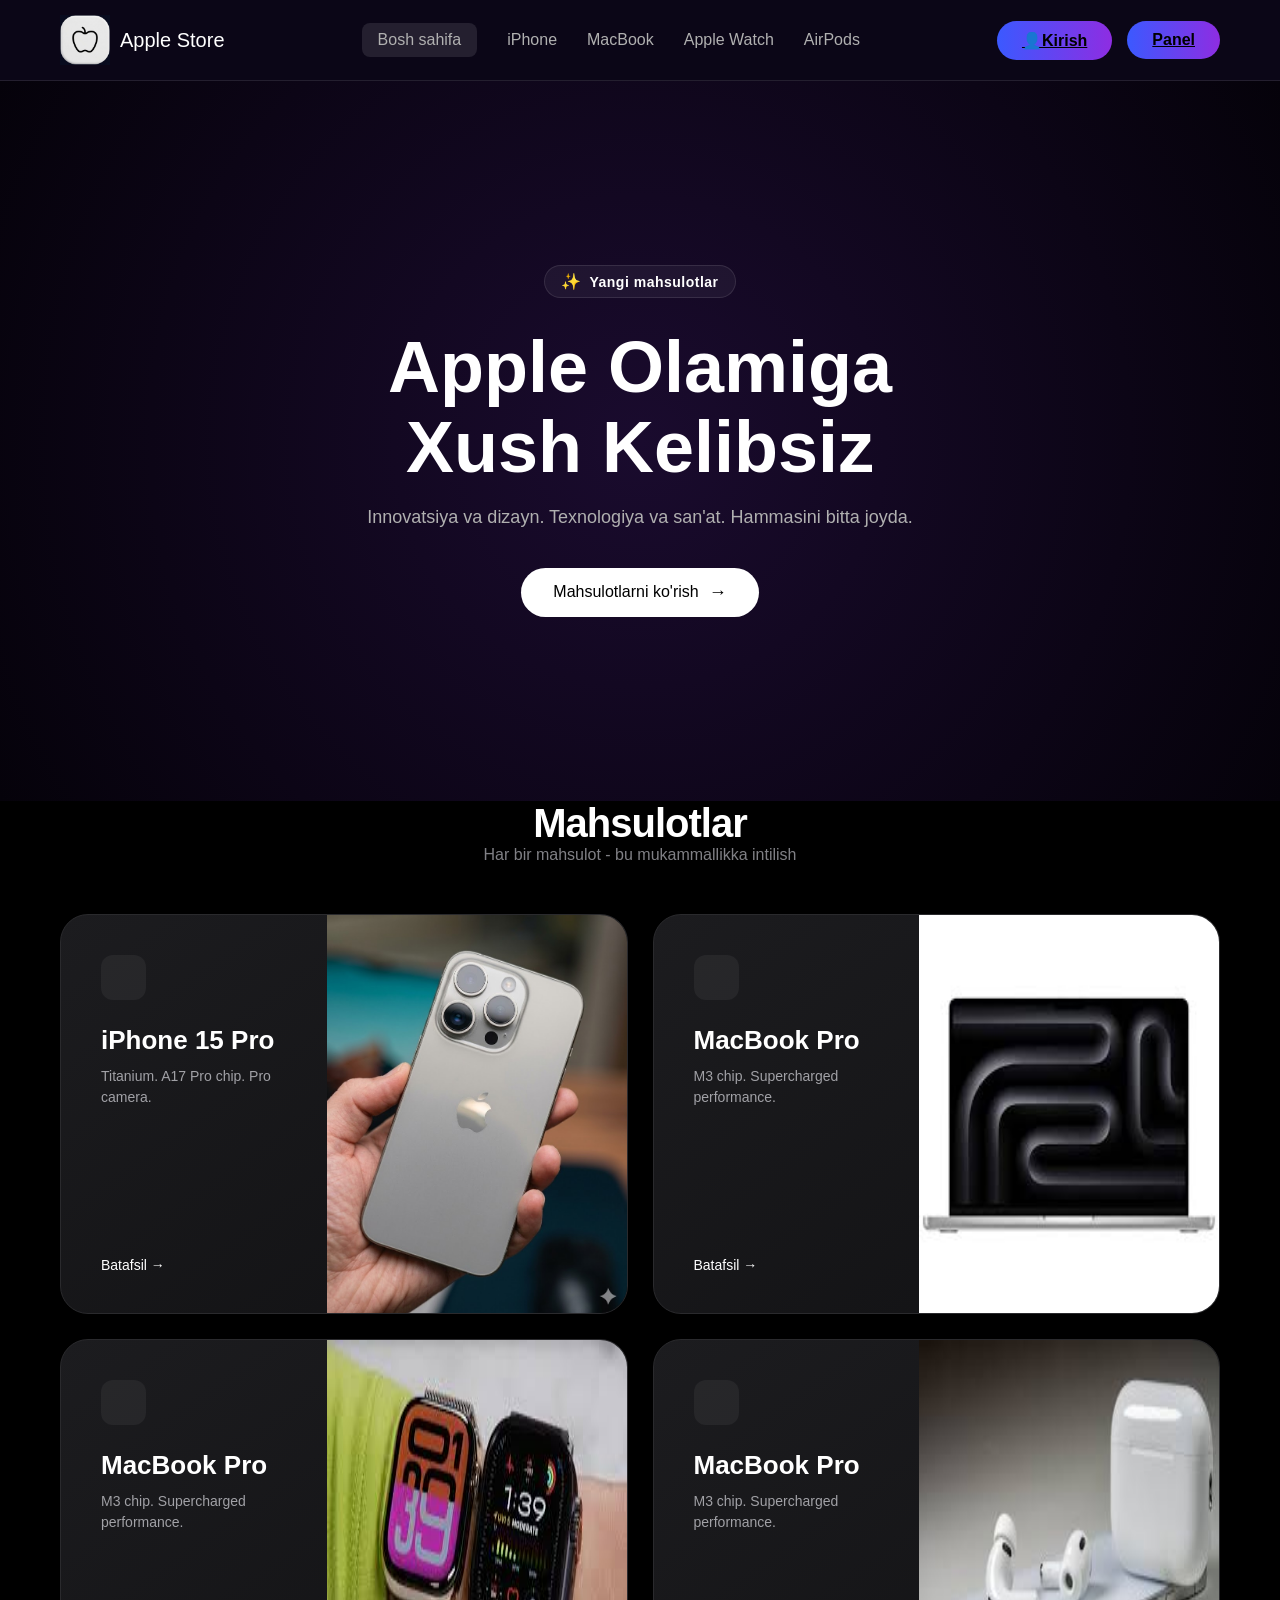
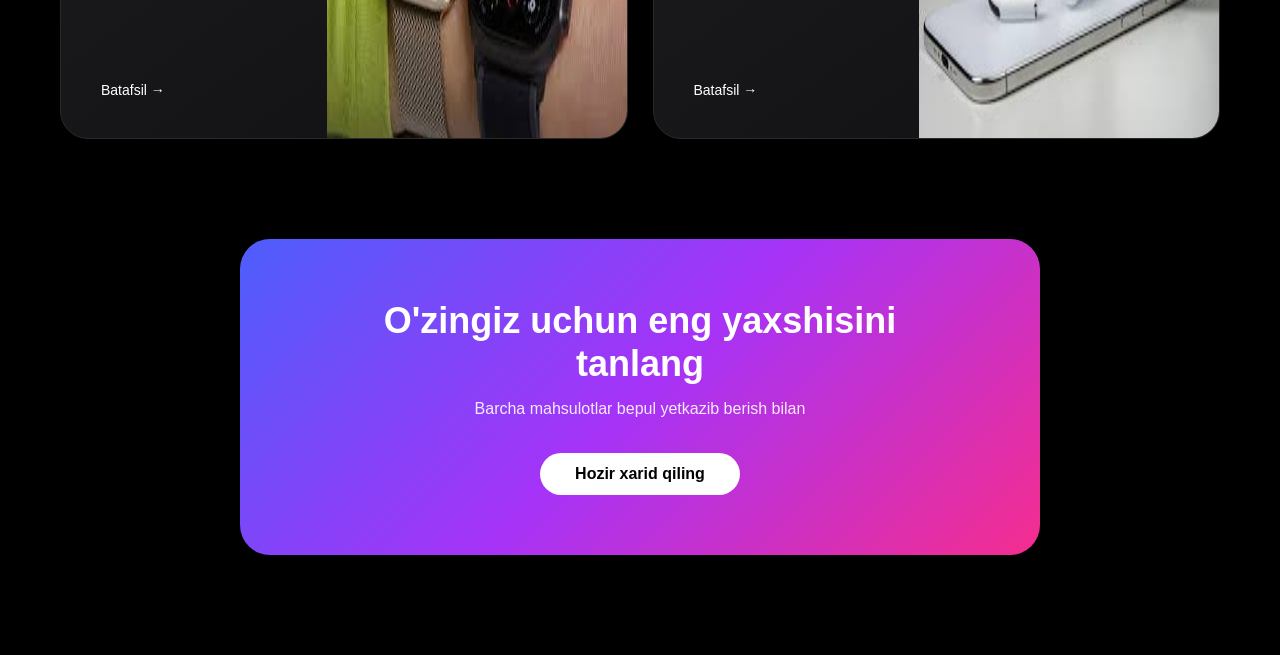
==== index.html @ a1ffae5e "the is end" ====
<!DOCTYPE html>
<html lang="en">
<head>
    <meta charset="UTF-8">
    <meta name="viewport" content="width=device-width, initial-scale=1.0">
    <title>Apple Store</title>
    <link rel="stylesheet" href="apple.css">
</head>
<body>
    <header class="header">
  <div class="header__container">
    <div class="header__logo">
      <img src="./image.png" alt="Logo" class="header__logo-img">
      <span class="header__logo-text">Apple Store</span>
    </div>

    <nav class="header__nav">
      <ul class="header__list">
        <li class="header__item header__item--active">
          <a href="./index.html" class="header__link">Bosh sahifa</a>
        </li>
        <li class="header__item"><a href="./iphone.html" class="header__link">iPhone</a></li>
        <li class="header__item"><a href="./macbook.html" class="header__link">MacBook</a></li>
        <li class="header__item"><a href="applewatch.html" class="header__link">Apple Watch</a></li>
        <li class="header__item"><a href="./airpods.html" class="header__link">AirPods</a></li>
      </ul>
    </nav>

    <div class="header__actions">
      <button class="header__login-btn">
        <a class="user-icon" href="./access.html">👤Kirish</a>
      </button>
      <button class="header__login-btn">
        <a class="user-icon" href="./admin.html">Panel</a>
      </button>
    </div>
  </div>
</header>



<section class="hero">
  <div class="hero__container">
    <div class="hero__badge">
      <p class="hero__badge-icon">✨</p>
      <h4 class="hero__badge-text">Yangi mahsulotlar</h4>
    </div>

    <h1 class="hero__title">
      Apple Olamiga<br>Xush Kelibsiz
    </h1>

    <p class="hero__text">
      Innovatsiya va dizayn. Texnologiya va san'at. Hammasini bitta joyda.
    </p>

    <button class="hero__button">
      Mahsulotlarni ko'rish 
      <p class="hero__button-arrow">→</p>
    </button>
  </div>
</section>

<section class="showcase">
    <div class="container">
        <div class="showcase__header">
            <h1 class="showcase__main-title">Mahsulotlar</h1>
            <p class="showcase__subtitle">Har bir mahsulot - bu mukammallikka intilish</p>
        </div>

        <div class="showcase__grid">
            <article class="showcase__unit">
                <div class="showcase__content">
                    <div class="showcase__icon-ring"><img src="" alt=""></div>
                    <h2 class="showcase__name">iPhone 15 Pro</h2>
                    <p class="showcase__text">Titanium. A17 Pro chip. Pro camera.</p>
                    <a href="#" class="showcase__more">Batafsil →</a>
                </div>
                <div class="showcase__image-box">
                    <img src="./bd9f179e-d899-49f1-99a3-86e4adb8c876.jpg" class="showcase__img" alt="">
                </div>
            </article>

            <article class="showcase__unit">
                <div class="showcase__content">
                    <div class="showcase__icon-ring"><img src="./mac.png" alt=""></div>
                    <h2 class="showcase__name">MacBook Pro</h2>
                    <p class="showcase__text">M3 chip. Supercharged performance.</p>
                    <a href="#" class="showcase__more">Batafsil →</a>
                </div>
                <div class="showcase__image-box">
                    <img src="./images.jpg" class="showcase__img" alt="">
                </div>
            </article>

              <article class="showcase__unit">
                <div class="showcase__content">
                    <div class="showcase__icon-ring"><img src="./mac.png" alt=""></div>
                    <h2 class="showcase__name">MacBook Pro</h2>
                    <p class="showcase__text">M3 chip. Supercharged performance.</p>
                    <a href="#" class="showcase__more">Batafsil →</a>
                </div>
                <div class="showcase__image-box">
                    <img src="./Без названия.jpg" class="showcase__img" alt="">
                </div>
            </article>

              <article class="showcase__unit">
                <div class="showcase__content">
                    <div class="showcase__icon-ring"><img src="./mac.png" alt=""></div>
                    <h2 class="showcase__name">MacBook Pro</h2>
                    <p class="showcase__text">M3 chip. Supercharged performance.</p>
                    <a href="#" class="showcase__more">Batafsil →</a>
                </div>
                <div class="showcase__image-box">
                    <img src="./images (1).jpg" class="showcase__img" alt="">
                </div>
            </article>
        </div>
    </div>
</section>

<div class="footer__big-box">
<footer class="footer">
  <div class="footer__container">
    <div class="footer__box">
    <nav class="footer__nav">
    <h1 class="footer__title">O'zingiz uchun eng yaxshisini <br> tanlang</h1>
    
        <p class="footer__text">Barcha mahsulotlar bepul yetkazib berish bilan</p>
        <button class="footer__btn">
        <p class="user-icon">Hozir xarid qiling</p>
      </button>
    </nav>
    </div>
  </div>
</footer>
</div>
</body>
</html>
---- apple.css ----
* {
    margin: 0;
    padding: 0;
    box-sizing: border-box;
}

body {
  margin: 0;
  font-family: 'Arial', sans-serif;
  background-color: #0b0617; 
}

.header {
  background-color: #0b0617;
  padding: 15px 0;
  color: #ffffff;
  border-bottom: 1px solid rgba(255, 255, 255, 0.1);
}

.header__container {
  max-width: 1200px;
  margin: 0 auto;
  display: flex;
  align-items: center;
  justify-content: space-between;
  padding: 0 20px;
}

.header__logo-img {
    width: 50px;
    height: auto;
    cursor: pointer;
    transition: transform 0.6s ease-in-out;
}

.header__logo-img:hover {
    transform: rotate(360deg);
}

.header__logo {
  display: flex;
  align-items: center;
  text-decoration: none;
  gap: 10px;
}

.header__logo-text {
  font-size: 20px;
  font-weight: 500;
}

/* Navigatsiya */
.header__list {
  display: flex;
  list-style: none;
  gap: 30px;
  margin: 0;
  padding: 0;
  justify-content: center;
  align-items: center;
}

.header__link {
  color: #b0b0b0;
  text-decoration: none;
  font-size: 16px;
  transition: color 0.3s;
}

.header__link:hover {
  color: #ffffff;
}

.header__item--active {
  background-color: rgba(255, 255, 255, 0.1);
  padding: 8px 16px;
  border-radius: 8px;
}

.header__item--active{
  color: #ffffff;
}

.header__link--active {
  color: #ffffff;
}

.header__login-btn {
  background: linear-gradient(90deg, #3b59ff 0%, #8e2de2 100%);
  border: none;
  padding: 10px 25px;
  border-radius: 20px;
  color: white;
  font-size: 16px;
  cursor: pointer;
  display: flex;
  align-items: center;
  gap: 8px;
  transition: opacity 0.3s;
  


}

.header__login-btn:hover {
  opacity: 0.9;
}

.header__actions {
  display: flex;
  align-items: center;
  gap: 15px;
}

.hero {
  background: radial-gradient(circle at center, #1a0b2e 0%, #05020a 100%);
  min-height: 80vh; 
  display: flex;
  align-items: center;
  justify-content: center;
  text-align: center;
  color: #ffffff;
  padding: 40px 20px;
}

.hero__container {
  max-width: 800px;
}

.hero__badge {
  display: inline-flex;
  align-items: center;
  gap: 8px;
  background: rgba(255, 255, 255, 0.05);
  border: 1px solid rgba(255, 255, 255, 0.1);
  padding: 6px 16px;
  border-radius: 20px;
  margin-bottom: 30px;
}

.hero__badge-icon {
  color: #f4d03f;
}

.hero__badge-text {
  font-size: 14px;
  letter-spacing: 0.5px;
}

.hero__title {
  font-size: 72px; 
  font-weight: 600;
  line-height: 1.1;
  margin-bottom: 20px;
}

.hero__text {
  font-size: 18px;
  color: #b0b0b0;
  margin-bottom: 40px;
  max-width: 600px;
  margin-left: auto;
  margin-right: auto;
}

.hero__button {
  background-color: #ffffff;
  color: #000000;
  border: none;
  padding: 14px 32px;
  border-radius: 30px;
  font-size: 16px;
  font-weight: 500;
  cursor: pointer;
  display: inline-flex;
  align-items: center;
  gap: 10px;
  transition: transform 0.2s ease;
}

.hero__button:hover {
  transform: scale(1.05); 
}

.hero__button-arrow {
  font-size: 18px;
}

@media (max-width: 768px) {
  .hero__title {
    font-size: 40px;
  }
}



.section {
    background-color: #000000;
    padding: 40px 20px;
    width: 100%;
    margin: 0 auto;
}

.section__title {
    color: #ffffff;
    font-size: 68px;
    font-weight: 300;
    margin-bottom: 10px;
    margin-top: 77px;
    text-align: center;
}

.section__text {
    color: #b0b0b0;
    font-size: 20px;
    text-align: center;
    margin-bottom: 40px;
}



.product {
  position: relative;
  width: 420px;
  height: 280px;
  border-radius: 28px;
  overflow: hidden;
  background-color: #000;
  font-family: sans-serif;
}


.product__background {
  position: absolute;
  inset: 0;
}

.product__img {
  width: 100%;
  height: 100%;
  object-fit: cover;
  filter: brightness(0.5); 
}

.product__content {
  position: relative;
  height: 100%;
  padding: 32px;
  display: flex;
  flex-direction: column;
  color: white;
}

.product__icon-box {
  width: 48px;
  height: 48px;
  background: rgba(255, 255, 255, 0.15);
  backdrop-filter: blur(8px);
  border-radius: 12px;
  display: flex;
  align-items: center;
  justify-content: center;
  margin-bottom: 20px;
}

.product__title {
  font-size: 28px;
  margin: 0 0 8px 0;
}

.product__list {
  list-style: none; 
  padding: 0;
  margin: 0;
  display: flex;
  gap: 6px; 
  flex-wrap: wrap; 
}

.product__list-item {
  font-size: 16px;
  color: rgba(255, 255, 255, 0.7);
}

.product__link {
  margin-top: auto; 
  text-decoration: none;
  color: white;
  font-weight: 500;
  display: flex;
  align-items: center;
  gap: 5px;
}

.product__link-arrow {
  transition: transform 0.2s;
}

.product__link:hover .product__link-arrow {
  transform: translateX(4px);
}

.inventory__header {
    text-align: center;
    margin-bottom: 60px;
}

.inventory__title {
    font-size: 42px;
    font-weight: 600;
    margin-bottom: 10px;
}

.inventory__desc {
    color: #86868b;
    font-size: 18px;
}

/* Ro'yxat ko'rinishi */
.inventory__list {
    display: flex;
    flex-direction: column;
}

.inventory__item {
    display: flex;
    align-items: center;
    padding: 40px 0;
    border-bottom: 1px solid #333; /* Mahsulotlar orasidagi chiziq */
    transition: background 0.3s ease;
}

.inventory__item:hover {
    background: rgba(255, 255, 255, 0.03); /* Sichqoncha kelganda ozgina yorug'lik */
}

.inventory__visual {
    flex: 1;
    display: flex;
    justify-content: center;
}

.inventory__img {
    max-width: 200px;
    height: auto;
    object-fit: contain;
}

.inventory__info {
    flex: 1;
    padding-left: 40px;
}

.inventory__category {
    font-size: 12px;
    text-transform: uppercase;
    color: #0071e3; /* Ko'k rangli kategoriya */
    letter-spacing: 1px;
    font-weight: bold;
}

.inventory__name {
    font-size: 28px;
    margin: 10px 0;
}

.inventory__details {
    font-size: 16px;
    color: #a1a1a6;
    margin-bottom: 20px;
}

.inventory__btn {
    display: inline-block;
    color: #0071e3;
    text-decoration: none;
    font-size: 16px;
    font-weight: 400;
}

.inventory__btn:hover {
    text-decoration: underline;
}

/* Mobil qurilmalar uchun */
@media (max-width: 768px) {
    .inventory__item {
        flex-direction: column;
        text-align: center;
    }
    
    .inventory__info {
        padding-left: 0;
        margin-top: 20px;
    }
}


.showcase__header {
    text-align: center;
    margin-bottom: 50px;
}

.showcase__main-title {
  color: #ffffff;
    font-size: 40px;
    font-weight: 700;
    letter-spacing: -1px;
}

.showcase__subtitle {
    color: #808085;
    font-size: 16px;
}

/* Grid dizayni */
.showcase__grid {
    display: grid;
    grid-template-columns: 1fr 1fr;
    gap: 25px;
}

/* Har bir mahsulot bloki */
.showcase__unit {
    position: relative;
    background: linear-gradient(145deg, #1c1c1f, #111113);
    border: 1px solid #2a2a2d;
    border-radius: 28px;
    height: 400px;
    overflow: hidden;
    display: flex;
    transition: transform 0.4s ease, border-color 0.4s ease;
}

.showcase__unit:hover {
    transform: translateY(-5px);
    border-color: #444;
}

.showcase__content {
    flex: 1;
    padding: 40px;
    z-index: 2;
    display: flex;
    flex-direction: column;
}

/* Ikonka atrofidagi aylana */
.showcase__icon-ring {
    width: 45px;
    height: 45px;
    background: rgba(255, 255, 255, 0.05);
    border-radius: 12px;
    display: flex;
    align-items: center;
    justify-content: center;
    margin-bottom: 25px;
}

.showcase__icon-ring img {
    width: 22px;
    filter: invert(1);
}

.showcase__name {
  color: #ffffff;
    font-size: 26px;
    margin-bottom: 10px;
}

.showcase__text {
    color: #a1a1a6;
    font-size: 14px;
    line-height: 1.5;
    max-width: 180px;
}

.showcase__more {
    margin-top: auto;
    color: #fff;
    text-decoration: none;
    font-size: 14px;
    font-weight: 500;
}

/* Rasm joylashuvi */
.showcase__image-box {
    flex: 1;
    position: relative;
}

.showcase__img {
    /* position: absolute;
    bottom: -20px;
    right: -20px;
    width: 120%;
    height: auto;
    object-fit: cover;
    opacity: 0.8; */
    width: 300px;
    height: 400px;
}

/* Mobil uchun */
@media (max-width: 900px) {
    .showcase__grid {
        grid-template-columns: 1fr;
    }
    .showcase__unit {
        height: auto;
        min-height: 350px;
    }
}


/* Tashqi qobiq - qora fon berish uchun */
.footer__big-box {
    background-color: #000;
    padding: 100px 0;
    display: flex;
    justify-content: center;
    align-items: center;
}

/* Asosiy gradient blok */
.footer {
    width: 90%;
    max-width: 800px;
    background: linear-gradient(135deg, #4d5efb 0%, #a633f7 50%, #f52d8e 100%);
    border-radius: 30px; /* Yumshoq burchaklar */
    padding: 60px 20px;
    text-align: center;
    box-shadow: 0 20px 40px rgba(0, 0, 0, 0.3);
}

.footer__container {
    display: flex;
    justify-content: center;
    align-items: center;
}

/* Sarlavha stili */
.footer__title {
    color: #fff;
    font-size: 36px;
    font-weight: 700;
    margin: 0 0 15px 0;
    line-height: 1.2;
    font-family: 'Arial', sans-serif;
}

/* Kichik matn */
.footer__text {
    color: rgba(255, 255, 255, 0.9);
    font-size: 16px;
    margin-bottom: 35px;
}

/* Tugma dizayni */
.footer__btn {
    background-color: #fff;
    border: none;
    border-radius: 50px; /* Dumaloq tugma */
    padding: 12px 35px;
    cursor: pointer;
    transition: transform 0.2s ease, box-shadow 0.2s ease;
}

.footer__btn:hover {
    transform: scale(1.05); /* Sichqoncha kelganda kattalashadi */
    box-shadow: 0 10px 20px rgba(0, 0, 0, 0.1);
}

.user-icon {
    color: #000;
    font-size: 16px;
    font-weight: 600;
    margin: 0;
}

/* Mobil qurilmalar uchun moslashuv */
@media (max-width: 600px) {
    .footer__title {
        font-size: 24px;
    }
    
    .footer {
        padding: 40px 15px;
        margin: 0 20px;
    }
}

.container {
    max-width: 1200px;
    margin: 0 auto;
    padding: 60px 20px;
}

.main-container {
    max-width: 1200px;
    margin: 0 auto;
    padding: 0 20px;
}

.btn {
    padding: 14px 28px;
    border-radius: 30px;
    text-decoration: none;
    font-weight: 600;
    display: inline-block;
    border: none;
    transition: 0.3s ease;
    cursor: pointer;
}

.btn--blue { 
    background: #0071e3; 
    color: #fff; 
}

.btn--outline { 
    border: 1px solid #424245; 
    color: #fff; 
}

.btn--white { 
    background: #fff; 
    color: #000; 
}

.btn--glass { 
    background: rgba(255, 255, 255, 0.1); 
    color: #fff; 
    border: 1px solid rgba(255, 255, 255, 0.4); 
}

.intro { 
    text-align: center; 
    padding: 100px 0; 
}

.intro__label { 
    color: #86868b; 
    font-size: 14px; 
    font-weight: 700; 
    margin-bottom: 15px; 
    display: block; 
}

.intro__title { 
    font-size: clamp(40px, 8vw, 72px); 
    line-height: 1.1; 
    background: linear-gradient(#fff, #a2a2f1); 
    -webkit-background-clip: text; 
    -webkit-text-fill-color: transparent; 
}

.intro__subtitle { 
    color: #86868b; 
    font-size: 20px; 
    margin: 30px auto; 
    max-width: 600px; 
}

.intro__img { 
    width: 100%; 
    max-width: 550px; 
    border-radius: 30px; 
    margin: 40px 0; 
}

.intro__actions { 
    display: flex; 
    justify-content: center; 
    gap: 15px; 
}

.colors { 
    text-align: center; 
    padding: 60px 0; 
}

.colors__title { 
    font-size: 36px; 
    margin-bottom: 10px; 
}

.colors__text { 
    color: #86868b; 
    font-size: 18px; 
}

.colors__list { 
    display: flex; 
    justify-content: center; 
    gap: 25px; 
    flex-wrap: wrap; 
}

.colors__item { 
    display: grid; 
    align-items: center; 
    font-size: 14px; 
}

.colors__dot { 
    width: 20px; 
    height: 20px; 
    border-radius: 50%; 
    margin-right: 8px; 
    border: 1px solid #333; 
}

.colors__dot--natural {
   background: #8e8e88;
   width: 100px;
   height: 100px;
   margin-top: 25px;
}
.colors__dot--blue {
  background: #2f4452; 
  width: 100px;
  height: 100px;
  margin-top: 25px;
}
.colors__dot--white {
  background: #e5e5e5; 
  width: 100px;
  height: 100px;
  margin-top: 25px;
}
.colors__dot--black {
  background: #35393b; 
  width: 100px;
  height: 100px;
  margin-top: 25px;
}

.features { 
    padding: 100px 0; 
}

.features__main-title { 
    text-align: center; 
    font-size: 48px; 
    margin-bottom: 10px; 
}

.features__main-desc { 
    text-align: center; 
    color: #86868b; 
    margin-bottom: 50px; 
}

.features__grid { 
    display: grid; 
    grid-template-columns: repeat(auto-fit, minmax(320px, 1fr)); 
    gap: 20px; 
}

.feature-card { 
    background: #121212; 
    padding: 40px; 
    border-radius: 25px; 
    border: 1px solid #222; 
}

.feature-card__title { 
    font-size: 24px; 
    margin-bottom: 15px; 
}

.feature-card__info { 
    color: #86868b; 
    font-size: 16px; 
}

.specs { 
    padding: 80px 0; 
}

.specs__title { 
    text-align: center; 
    font-size: 36px; 
    margin-bottom: 40px; 
}

.specs__box { 
    background: #0c0c0c; 
    border-radius: 25px; 
    padding: 40px; 
}

.specs__row { 
    display: flex; 
    justify-content: space-between; 
    border-bottom: 1px solid #222; 
    padding: 20px 0; 
    flex-wrap: wrap; 
    gap: 20px; 
}

.specs__row:last-child { 
    border-bottom: none; 
}

.specs__item { 
    width: 45%; 
    display: flex; 
    justify-content: space-between; 
    min-width: 250px; 
}

.specs__item span { 
    color: #86868b; 
}

.banner { 
    padding: 100px 0; 
}

.banner__card { 
    background: linear-gradient(135deg, #0071e3, #b644f5); 
    padding: 80px 40px; 
    border-radius: 40px; 
    text-align: center; 
}

.banner__title { 
    font-size: clamp(30px, 5vw, 48px); 
    margin-bottom: 15px; 
}

.banner__text { 
    font-size: 18px; 
    margin-bottom: 40px; 
    opacity: 0.9; 
}

.banner__buttons { 
    display: flex; 
    justify-content: center; 
    gap: 20px; 
    flex-wrap: wrap; 
}

@media (max-width: 768px) {
    .intro__actions, .banner__buttons { 
        flex-direction: column; 
        align-items: center; 
    }
    .btn { 
        width: 100%; 
        max-width: 300px; 
    }
    .specs__item { 
        width: 100%; 
    }
}




:root {
  --blue: #00c2ff;
  --black: #000;
  --dark: #111;
  --gray: #86868b;
}

body {
  background: var(--black);
  color: #fff;
  font-family: sans-serif;
  margin: 0;
}

.mc-box {
  max-width: 1100px;
  margin: 0 auto;
  padding: 60px 20px;
}

/* Header Section */
.mc-header {
  text-align: center;
  margin-bottom: 100px;
}

.mc-title {
  font-size: 45px;
  margin: 0;
}

.mc-desc {
  color: var(--gray);
  margin: 10px 0 50px;
}

/* Grid System */
.mc-grid {
  display: grid;
  grid-template-columns: repeat(auto-fit, minmax(280px, 1fr));
  gap: 25px;
}

/* Card Style */
.mc-card {
  background: var(--dark);
  border: 1px solid #222;
  border-radius: 20px;
  padding: 40px 25px;
  transition: 0.3s ease;
}

.mc-card:hover {
  transform: translateY(-8px);
  border-color: #444;
}

.mc-card.mc-active {
  border-color: var(--blue);
}

/* Card Elements */
.mc-chip {
  width: 50px;
  height: 50px;
  border: 2px solid var(--blue);
  border-radius: 10px;
  color: var(--blue);
  display: flex;
  align-items: center;
  justify-content: center;
  margin: 0 auto 25px;
  font-size: 22px;
}

.mc-name {
  font-size: 26px;
  margin: 0 0 15px;
}

.mc-spec {
  color: var(--gray);
  font-size: 14px;
  line-height: 1.8;
  margin-bottom: 25px;
}

.mc-user {
  font-size: 13px;
  color: #555;
  min-height: 40px;
}

.mc-cost {
  font-size: 24px;
  font-weight: bold;
  color: var(--blue);
}

/* Banner Section */
.mc-banner {
  margin-top: 120px;
}

.mc-flex {
  display: flex;
  align-items: center;
  gap: 60px;
  flex-wrap: wrap;
}

.mc-img, 
.mc-info {
  flex: 1;
  min-width: 320px;
}

.mc-img img {
  width: 100%;
  border-radius: 15px;
}

/* Banner Elements */
.mc-big-title {
  font-size: 42px;
  line-height: 1.1;
  margin: 0;
}

.mc-big-title span {
  color: var(--blue);
}

.mc-p {
  color: var(--gray);
  font-size: 17px;
  margin: 25px 0;
}

.mc-list {
  list-style: none;
  padding: 0;
}

.mc-list li {
  position: relative;
  padding-left: 25px;
  margin-bottom: 12px;
  font-size: 15px;
}

.mc-list li::before {
  content: "•";
  position: absolute;
  left: 0;
  color: var(--blue);
  font-weight: bold;
}

/* Mobile View */
@media (max-width: 768px) {
  .mc-flex {
    flex-direction: column;
    text-align: center;
  }
  
  .mc-title {
    font-size: 32px;
  }
}



:root {
  --blue:  #00c2ff;
  --purp:  #a456ff;
  --gray:  #86868b;
  --card:  #0d0d0f;
  --line:  #1d1d1f;
}

body {
  margin:     0;
  background: #000;
  color:      #fff;
  font-family: -apple-system, sans-serif;
}

.x-box {
  max-width:  1100px;
  margin:     0 auto;
  padding:    80px 20px;
}

/* Sections */
.x-sec {
  text-align:    center;
  margin-bottom: 100px;
}

.x-h {
  font-size:   clamp(30px, 5vw, 42px);
  font-weight: 600;
  margin:      0 0 15px;
}

.x-p {
  color:         var(--gray);
  font-size:     18px;
  margin-bottom: 50px;
}

/* Grid */
.x-grid {
  display:               grid;
  grid-template-columns: repeat(auto-fit, minmax(320px, 1fr));
  gap:                   16px;
}

.x-item {
  display:       flex;
  gap:           20px;
  padding:       30px;
  background:    var(--card);
  border:        1px solid var(--line);
  border-radius: 16px;
  text-align:    left;
  transition:    0.3s ease;
}

.x-item:hover {
  border-color: #444;
}

.x-ico {
  color:      var(--blue);
  font-size:  24px;
  font-style: normal;
}

.x-txt h3 {
  margin:    0 0 8px;
  font-size: 18px;
}

.x-txt p {
  color:       var(--gray);
  font-size:   14px;
  line-height: 1.5;
  margin:      0;
}

/* Stats */
.x-row {
  display:         flex;
  justify-content: center;
  flex-wrap:       wrap;
  gap:             20px;
}

.x-st {
  display:         flex;
  flex-direction:  column;
  align-items:     center;
  justify-content: center;
  flex:            1;
  min-width:       280px;
  height:          170px;
  background:      var(--card);
  border-radius:   20px;
  border:          1.5px solid transparent;
}

.x-st--c { border-color: rgba(0, 194, 255, 0.2); }
.x-st--p { border-color: rgba(164, 86, 255, 0.2); }

.x-v {
  font-size:   36px;
  font-weight: 700;
  color:       var(--blue);
}

.x-l {
  color:      var(--gray);
  font-size:  14px;
  margin-top: 10px;
}

/* CTA Banner */
.x-grad {
  text-align:    center;
  padding:       80px 40px;
  background:    linear-gradient(135deg, #0071e3, #00c2ff);
  border-radius: 24px;
}

.x-btns {
  display:         flex;
  justify-content: center;
  gap:             16px;
  margin-top:      40px;
}

.x-btn {
  padding:       14px 32px;
  border-radius: 40px;
  border:        none;
  font-weight:   600;
  font-size:     16px;
  cursor:        pointer;
  transition:    0.2s;
}

.x-btn--w { background: #fff; color: #000; }
.x-btn--g { background: rgba(0,0,0,0.2); color: #fff; border: 1px solid rgba(255,255,255,0.3); }

.x-btn:hover {
  transform: scale(1.05);
  opacity:   0.9;
}

@media (max-width: 768px) {
  .x-row { flex-direction: column; }
  .x-btns { flex-direction: column; }
}


.x__box{
  display: flex;
  
}



.intro1 {
      text-align: center; 
    padding: 100px 0; 
    background-color:brown;
}

.v-promo {
    min-height: 100vh;
    display: flex;
    align-items: center;
    justify-content: center;
    text-align: center;
    padding: 100px 24px;
    background: radial-gradient(circle at 50% 40%, #2a0e0e 0%, #000 75%);
}

/* ELEMENT: wrapper */
.v-promo__wrapper {
    max-width: 1200px;
    width: 100%;
}

/* ELEMENT: tagline */
.v-promo__tagline {
    display: block;
    font-size: 14px;
    font-weight: 600;
    color: #ff3b30;
    letter-spacing: 0.1em;
    margin-bottom: 20px;
}

/* ELEMENT: main-title */
.v-promo__main-title {
    font-size: clamp(42px, 9vw, 72px);
    font-weight: 700;
    line-height: 1.05;
    margin-bottom: 24px;
    background: linear-gradient(180deg, #ff9f0a 0%, #ff375f 100%);
    -webkit-background-clip: text;
    -webkit-text-fill-color: transparent;
}

/* ELEMENT: summary */
.v-promo__summary {
    font-size: 20px;
    color: #86868b;
    max-width: 580px;
    margin: 0 auto 48px;
    line-height: 1.45;
}

/* MODIFIER: summary--blue */
.v-promo__summary--blue {
    color: #0071e3;
    font-weight: 500;
}

/* ELEMENT: image */
.v-promo__image {
    max-width: 100%;
    height: auto;
    margin-bottom: 56px;
    user-select: none;
}

/* ELEMENT: nav (Tugmalar guruhi) */
.v-promo__nav {
    display: flex;
    justify-content: center;
    gap: 24px;
    flex-wrap: wrap;
}

/* ELEMENT: cta (Tugma) */
.v-promo__cta {
    padding: 14px 30px;
    border-radius: 980px;
    text-decoration: none;
    font-size: 16px;
    font-weight: 400;
    transition: 0.3s cubic-bezier(0.4, 0, 0.2, 1);
}

/* MODIFIER: cta--primary */
.v-promo__cta--primary {
    background-color: #e30000;
    color: #fff;
}

.v-promo__cta--primary:hover {
    background-color: #ff453a;
    transform: translateY(-2px);
}

/* MODIFIER: cta--secondary */
.v-promo__cta--secondary {
    color: #f5f5f7;
    border: 1px solid #424245;
    background: rgba(255, 255, 255, 0.05);
}

.v-promo__cta--secondary:hover {
    background: rgba(255, 255, 255, 0.1);
    border-color: #86868b;
}

/* Mobil adaptivlik */
@media (max-width: 480px) {
    .v-promo {
        padding: 60px 16px;
    }
    .v-promo__nav {
        flex-direction: column;
        align-items: center;
        gap: 16px;
    }
    .v-promo__cta {
        width: 100%;
        max-width: 280px;
    }
}







:root {
            --bg: #000;
            --card: #0c0c0c;
            --accent: #ff3b30;
            --text-dim: #86868b;
        }

        /* Asosiy konteyner klasslari */
        .f-center { display: flex; align-items: center; justify-content: center; }
        .f-between { display: flex; align-items: center; justify-content: space-between; }
        .grid-3 { display: grid; grid-template-columns: repeat(auto-fit, minmax(300px, 1fr)); gap: 20px; }
        
        /* Antiqa Dizayn klasslari */
        .glass-card { 
            background: var(--card); 
            padding: 35px; 
            border-radius: 24px; 
            border: 1px solid #1a1a1a;
            transition: 0.4s cubic-bezier(0.4, 0, 0.2, 1);
        }
        .glass-card:hover { 
            border-color: #444; 
            transform: translateY(-8px) scale(1.02);
            box-shadow: 0 20px 40px rgba(0,0,0,0.4);
        }

        .neon-glow { 
            width: 250px; height: 250px; border-radius: 50%;
            background: radial-gradient(circle, rgba(255,59,48,0.2) 0%, transparent 70%);
            animation: breathe 4s infinite;
        }

        .apple-badge { 
            background: var(--accent); font-size: 11px; font-weight: 800;
            padding: 4px 12px; border-radius: 100px; text-transform: uppercase;
        }

        /* Matn klasslari */
        .txt-huge { font-size: 72px; font-weight: 700; letter-spacing: -3px; margin: 15px 0; }
        .txt-dim { color: var(--text-dim); font-size: 18px; line-height: 1.6; }
        .txt-gradient { background: linear-gradient(180deg, #fff 0%, #888 100%); -webkit-background-clip: text; -webkit-text-fill-color: transparent; }

        @keyframes breathe {
            0%, 100% { transform: scale(1); opacity: 0.5; }
            50% { transform: scale(1.15); opacity: 1; }
        }

        /* Ikonka uchun kichik antiqa klass */
        .icon-box { width: 48px; height: 48px; border-radius: 12px; margin-bottom: 20px; }

        @media (max-width: 768px) {
            .f-between { flex-direction: column; text-align: center; }
            .txt-huge { font-size: 45px; }
        }


        .grid-4 { margin-top: 20px; display: grid; grid-template-columns: repeat(auto-fit, minmax(300px, 1fr)); gap: 20px; }








        /* 2. LAYOUT BLOCKS */
        .container { max-width: 1100px; margin: 0 auto; padding: 100px 20px; }
        .flex-row { display: flex; align-items: center; justify-content: space-between; gap: 40px; }
        .text-center { text-align: center; }

        /* 3. DISPLAY SECTION (BEM: .display-block) */
        .display-block__image {
            flex: 1;
            border-radius: 30px;
            overflow: hidden;
            box-shadow: 0 0 50px rgba(255,255,255,0.05);
        }
        .display-block__image img { width: 100%; display: block; filter: brightness(0.9); }

        .display-block__content { flex: 1; }
        .display-block__title { font-size: 48px; font-weight: 700; line-height: 1.1; margin-bottom: 20px; }
        .display-block__desc { color: #86868b; font-size: 18px; margin-bottom: 30px; }

        /* Stats Sub-block */
        .stat-card {
            background: #121212;
            padding: 20px 25px;
            border-radius: 18px;
            margin-bottom: 15px;
            border: 1px solid #1d1d1f;
        }
        .stat-card__value { font-size: 24px; font-weight: 600; display: block; }
        .stat-card__label { color: #86868b; font-size: 14px; }

        /* 4. SIZE SELECTOR SECTION (BEM: .size-picker) */
        .size-picker { margin-top: 150px; }
        .size-picker__title { font-size: 40px; margin-bottom: 50px; }

        .size-grid { display: flex; justify-content: center; gap: 20px; }
        .size-card {
            background: #000;
            border: 2px solid #1d1d1f;
            padding: 40px 60px;
            border-radius: 25px;
            cursor: pointer;
            transition: 0.3s all ease;
            width: 280px;
        }
        .size-card:hover { border-color: #424245; background: #0a0a0a; transform: translateY(-5px); }
        .size-card--active { border-color: #0071e3; background: rgba(0, 113, 227, 0.05); }

        .size-card__val { font-size: 32px; font-weight: 700; display: block; margin-bottom: 10px; }
        .size-card__type { color: #86868b; font-size: 16px; margin-bottom: 5px; }
        .size-card__info { color: #424245; font-size: 12px; }

        /* 5. COLOR PICKER SECTION (BEM: .color-swatch) */
        .color-picker { margin-top: 150px; }
        .color-picker__title { font-size: 36px; margin-bottom: 10px; }
        .color-picker__subtitle { color: #86868b; margin-bottom: 40px; }

        .swatch-group { display: flex; justify-content: center; gap: 25px; flex-wrap: wrap; }
        .swatch { text-align: center; cursor: pointer; transition: 0.2s; }
        .swatch:hover { transform: scale(1.1); }
        
        .swatch__circle {
            width: 45px; height: 45px;
            border-radius: 50%;
            margin: 0 auto 10px;
            border: 2px solid transparent;
            box-shadow: inset 0 0 10px rgba(0,0,0,0.5);
        }
        .swatch__name { font-size: 11px; color: #86868b; text-transform: capitalize; }

        /* Color Variants */
        .swatch__circle--midnight { background: #1b2028; }
        .swatch__circle--starlight { background: #f0ede4; }
        .swatch__circle--red { background: #e30000; }
        .swatch__circle--blue { background: #236df1; }
        .swatch__circle--storm { background: #4e5b6b; }
        .swatch__circle--pink { background: #f1bdd2; }

        /* RESPONSIVE */
        @media (max-width: 768px) {
            .flex-row { flex-direction: column; text-align: center; }
            .size-grid { flex-direction: column; align-items: center; }
            .size-card { width: 100%; }
        }


        :root {
            --bg-black: black;
            --card-red: rgba(227, 0, 0, 0.05);
            --card-orange: rgba(255, 149, 0, 0.05);
            --card-purple: rgba(175, 82, 222, 0.05);
            --cta-gradient: linear-gradient(135deg, #ff3b30 0%, #ff2d55 100%);
            --text-gray: #86868b;
        }

        .container {
            max-width: 1000px;
            margin: 0 auto;
        }

        /* 2. SPECIFICATION CARDS (Statistikalar) */
        .spec {
            display: grid;
            grid-template-columns: repeat(3, 1fr);
            gap: 20px;
            margin-bottom: 120px;
        }

        .spec-card {
            padding: 40px 20px;
            border-radius: 20px;
            text-align: center;
            border: 1px solid rgba(255, 255, 255, 0.05);
            transition: transform 0.3s ease;
        }

        .spec-card:hover {
            transform: translateY(-5px);
            border-color: rgba(255, 255, 255, 0.1);
        }

        /* Modifikatorlar: Har bir karta uchun o'ziga xos rang */
        .spec-card--battery { background-color: var(--card-red); color: #ff453a; }
        .spec-card--water { background-color: var(--card-orange); color: #ff9f0a; }
        .spec-card--workout { background-color: var(--card-purple); color: #bf5af2; }

        .spec-card__value {
            font-size: 48px;
            font-weight: 600;
            display: block;
            margin-bottom: 8px;
        }

        .spec-card__label {
            color: var(--text-gray);
            font-size: 14px;
            font-weight: 500;
        }

        /* 3. CALL TO ACTION (Banner qismi) */
        .buy-banner {
            background: var(--cta-gradient);
            padding: 80px 40px;
            border-radius: 30px;
            text-align: center;
            box-shadow: 0 20px 40px rgba(255, 45, 85, 0.2);
        }

        .buy-banner__title {
            font-size: 44px;
            font-weight: 700;
            margin-bottom: 15px;
            letter-spacing: -0.5px;
        }

        .buy-banner__subtitle {
            font-size: 16px;
            opacity: 0.9;
            margin-bottom: 40px;
            display: block;
        }

        .buy-banner__actions {
            display: flex;
            justify-content: center;
            gap: 15px;
        }

        /* Tugmalar uchun umumiy stil */
        .btn {
            padding: 12px 30px;
            border-radius: 100px;
            font-size: 14px;
            font-weight: 600;
            text-decoration: none;
            transition: all 0.2s ease;
            border: none;
            cursor: pointer;
        }

        .btn--primary {
            background-color: #ffffff;
            color: #000000;
        }

        .btn--primary:hover {
            background-color: #f5f5f7;
            transform: scale(1.05);
        }

        .btn--secondary {
            background-color: rgba(255, 255, 255, 0.2);
            color: #ffffff;
            backdrop-filter: blur(10px);
        }

        .btn--secondary:hover {
            background-color: rgba(255, 255, 255, 0.3);
        }

        /* 4. RESPONSIVE */
        @media (max-width: 768px) {
            .specs { grid-template-columns: 1fr; }
            .buy-banner__title { font-size: 32px; }
            .buy-banner__actions { flex-direction: column; align-items: center; }
            .btn { width: 100%; max-width: 250px; }
        }

        /* Admin panel styles */
        body.admin-body {
            background-color: #f7f8fb;
            color: #0f172a;
        }

        .admin-panel {
            max-width: 1180px;
            margin: 0 auto;
            padding: 32px 24px 60px;
            font-family: 'Inter', sans-serif;
        }

        .admin-header {
            display: flex;
            align-items: flex-start;
            justify-content: space-between;
            gap: 24px;
            flex-wrap: wrap;
            margin-bottom: 32px;
        }

        .admin-tabs {
            display: flex;
            gap: 10px;
            flex-wrap: wrap;
        }

        .tab {
            border: 1px solid #d8e2ef;
            background: #f8fafc;
            color: #0f172a;
            border-radius: 999px;
            padding: 10px 18px;
            font-size: 14px;
            font-weight: 700;
            cursor: pointer;
            transition: all 0.2s ease;
        }

        .tab.active {
            background: #ffffff;
            border-color: #0f172a;
            box-shadow: 0 8px 24px rgba(15, 23, 42, 0.08);
        }

        .admin-section {
            display: none;
        }

        .admin-section.active {
            display: block;
        }

        .admin-badge {
            color: #334155;
            font-size: 13px;
            font-weight: 700;
            text-transform: uppercase;
            letter-spacing: 0.18em;
            margin-bottom: 10px;
        }

        .admin-title {
            font-size: 36px;
            font-weight: 700;
            margin: 0 0 6px;
            color: #0f172a;
        }

        .admin-subtitle {
            color: #64748b;
            font-size: 15px;
            line-height: 1.7;
        }

        .admin-tabs {
            display: flex;
            gap: 12px;
            flex-wrap: wrap;
        }

        .tab {
            border: 1px solid #e2e8f0;
            background-color: #ffffff;
            color: #334155;
            padding: 10px 18px;
            border-radius: 999px;
            font-weight: 700;
            cursor: pointer;
            transition: all 0.2s ease;
        }

        .tab.active {
            border-color: rgba(148, 163, 184, 0.32);
            background-color: #f8fafc;
            box-shadow: 0 14px 30px rgba(15, 23, 42, 0.08);
        }

        .admin-stats-grid {
            display: grid;
            grid-template-columns: repeat(4, minmax(0, 1fr));
            gap: 20px;
            margin-bottom: 28px;
        }

        .admin-card {
            background-color: #ffffff;
            border: 1px solid #e2e8f0;
            border-radius: 24px;
            padding: 24px;
            box-shadow: 0 16px 40px rgba(15, 23, 42, 0.06);
        }

        .card-meta {
            display: flex;
            justify-content: space-between;
            gap: 10px;
            color: #64748b;
            font-size: 13px;
            margin-bottom: 18px;
        }

        .card-value {
            font-size: 38px;
            font-weight: 700;
            color: #0f172a;
            display: block;
            margin-bottom: 10px;
        }

        .card-note {
            color: #94a3b8;
            font-size: 13px;
        }

        .admin-lists-grid {
            display: grid;
            grid-template-columns: 1.15fr 0.85fr;
            gap: 20px;
        }

        .admin-list-card h2 {
            font-size: 20px;
            margin: 0 0 6px;
            color: #0f172a;
        }

        .admin-list-card p {
            color: #64748b;
            margin: 0 0 22px;
            font-size: 14px;
        }

        .user-list,
        .order-list {
            list-style: none;
            padding: 0;
            margin: 0;
        }

        .user-item,
        .order-item {
            display: flex;
            justify-content: space-between;
            align-items: center;
            padding: 18px 0;
            border-bottom: 1px solid #e2e8f0;
        }

        .user-item:last-child,
        .order-item:last-child {
            border-bottom: none;
        }

        .user-item__info strong,
        .order-item__info strong {
            display: block;
            font-size: 15px;
            color: #0f172a;
            margin-bottom: 4px;
        }

        .user-item__info span,
        .order-item__info span {
            color: #64748b;
            font-size: 13px;
        }

        .user-item time {
            color: #94a3b8;
            font-size: 13px;
            white-space: nowrap;
        }

        .order-item__meta {
            display: flex;
            flex-direction: column;
            align-items: flex-end;
            gap: 8px;
            text-align: right;
        }

        .order-amount {
            font-weight: 700;
            color: #0f172a;
        }

        .status {
            display: inline-flex;
            align-items: center;
            justify-content: center;
            padding: 6px 12px;
            border-radius: 999px;
            font-size: 12px;
            font-weight: 700;
            letter-spacing: 0.04em;
            text-transform: uppercase;
        }

        .status-new {
            background-color: #0f172a;
            color: #ffffff;
        }

        .status-pending {
            background-color: #f8fafc;
            color: #0f172a;
            border: 1px solid #cbd5e1;
        }

        .status-success {
            background-color: #e2f2ff;
            color: #0b5e97;
            border: 1px solid #a5d8ff;
        }

        .admin-card-header {
            display: flex;
            align-items: flex-start;
            justify-content: space-between;
            gap: 16px;
            margin-bottom: 24px;
        }

        .admin-table-wrap {
            overflow-x: auto;
        }

        .admin-table {
            width: 100%;
            border-collapse: collapse;
            min-width: 720px;
            background-color: #ffffff;
        }

        .admin-table th,
        .admin-table td {
            padding: 18px 20px;
            text-align: left;
            border-bottom: 1px solid #e2e8f0;
            color: #334155;
            font-size: 14px;
        }

        .admin-table thead th {
            font-weight: 700;
            color: #0f172a;
            border-bottom: 2px solid #cbd5e1;
        }

        .admin-table tbody tr:hover {
            background-color: #f8fafc;
        }

        .admin-users-card {
            padding: 32px;
        }

        .admin-users-card .admin-title {
            font-size: 28px;
            margin-bottom: 8px;
        }

        .admin-users-card .admin-subtitle {
            font-size: 15px;
            margin: 0;
        }

        @media (max-width: 990px) {
            .admin-stats-grid,
            .admin-lists-grid {
                grid-template-columns: 1fr;
            }
            .admin-header {
                align-items: flex-start;
            }
            .order-item__meta {
                align-items: flex-start;
                text-align: left;
            }
        }

        @media (max-width: 640px) {
            .admin-panel {
                padding: 20px 16px 40px;
            }
            .tab {
                width: 100%;
            }
        }


        



        .logo-section {
            margin-bottom: 30px;
        }

        .apple-logo {
            background: #000000;
            border-radius: 12px;
            display: inline-block;
            margin-left: 550px;
            padding: 8px;
            margin-bottom: 15px;
                width: 50px;
    height: auto;
    cursor: pointer;
    transition: transform 0.6s ease-in-out;
        }

        .apple-logo img {
            width: 40px;
            border-radius: 10px;
            display: block;
            height: auto;
            cursor: pointer;
            transition: transform 0.6s ease-in-out;
        }

        .title {
            font-size: 24px;
            font-weight: 600;
            margin-bottom: 5px;
            text-align: center;
        }

        .subtitle {
            font-size: 13px;
            text-align: center;
            color: #888;
            margin-bottom: 25px;
        }

        .auth-card {
            background: rgba(255, 255, 255, 0.05);
            border: 1px solid rgba(255, 255, 255, 0.1);
            border-radius: 20px;
            padding: 30px;
            backdrop-filter: blur(10px);
            text-align: center;
            width: 400px;
            display: block;
            margin-left: 370px;
        }

        /* Tab Switcher */
        .tabs {
            background: rgba(255, 255, 255, 0.08);
            border-radius: 12px;
            display: flex;
            padding: 5px;
            margin-bottom: 25px;
            text-align: center;
        }

        .tab {
            flex: 1;
            padding: 10px;
            cursor: pointer;
            border-radius: 8px;
            font-size: 14px;
            transition: 0.3s;
            color: #aaa;
            text-align: center;
        }

        .tab.active {
            background: white;
            color: black;
            font-weight: 500;
        }

        .form-group {
            text-align: left;
            margin-bottom: 18px;
        }

        .form-group label {
            display: block;
            font-size: 14px;
            margin-bottom: 8px;
            color: #ccc;
        }

        .input-wrapper {
            position: relative;
        }

        .input-wrapper input {
            width: 100%;
            background: rgba(255, 255, 255, 0.05);
            border: 1px solid rgba(255, 255, 255, 0.15);
            border-radius: 12px;
            padding: 14px 15px;
            color: white;
            outline: none;
            font-size: 14px;
        }

        .input-wrapper .eye-icon {
            position: absolute;
            right: 15px;
            top: 50%;
            transform: translateY(-50%);
            color: #888;
            cursor: pointer;
        }

        /* Submit Button */
        .btn-submit {
            width: 100%;
            padding: 14px;
            border: none;
            border-radius: 12px;
            background: linear-gradient(90deg, #1e69ff, #a022ff);
            color: white;
            font-size: 16px;
            font-weight: 500;
            cursor: pointer;
            display: flex;
            align-items: center;
            justify-content: center;
            gap: 8px;
            margin-top: 10px;
        }

        .demo-section {
            margin-top: 25px;
            border-top: 1px solid rgba(255, 255, 255, 0.1);
            padding-top: 20px;
            font-size: 13px;
            color: #777;
        }

        .hidden {
            display: none;
        }










        /* Asosiy fon va konteyner sozlamalari */
.adaptive-audio {
    background-color: #000000; /* Qora fon */
    padding: 80px 0;
    color: #ffffff;
    font-family: -apple-system, BlinkMacSystemFont, "Segoe UI", Roboto, sans-serif;
    text-align: center;
}

.container {
    max-width: 1200px;
    margin: 0 auto;
    padding: 0 20px;
}

/* Sarlavhalar stili */
.adaptive-audio__title {
    font-size: 40px;
    font-weight: 600;
    margin-bottom: 10px;
}

.adaptive-audio__subtitle {
    font-size: 16px;
    color: #a1a1a6; /* Kulrang matn */
    margin-bottom: 50px;
}

/* Kartochkalar ro'yxati (Grid) */
.adaptive__list {
    list-style: none;
    padding: 0;
    display: flex;
    justify-content: center;
    gap: 20px;
    flex-wrap: wrap; /* Mobil qurilmalar uchun */
}

/* Har bir alohida kartochka stili */
.adaptive__item {
    background: rgba(255, 255, 255, 0.05); /* Yarim shaffof fon */
    border: 1px solid rgba(255, 255, 255, 0.1);
    border-radius: 20px;
    padding: 40px 30px;
    width: 300px;
    transition: transform 0.3s ease, background 0.3s ease;
}

.adaptive__item:hover {
    background: rgba(255, 255, 255, 0.08);
    transform: translateY(-5px); /* Sichqoncha ustiga kelganda biroz ko'tariladi */
}

/* Kartochka ichidagi elementlar */
.adaptive__item img {
    width: 60px; /* Ikonka o'lchami */
    height: 60px;
    margin-bottom: 25px;
    object-fit: contain;
}

.adaptive__item-title {
    font-size: 20px;
    font-weight: 600;
    margin-bottom: 15px;
}

.adaptive__item-text {
    font-size: 14px;
    color: #a1a1a6;
    line-height: 1.5;
}

/* Mobil moslashuvchanlik (Responsive) */
@media (max-width: 768px) {
    .adaptive__item {
        width: 100%;
        max-width: 350px;
    }
    
    .adaptive-audio__title {
        font-size: 32px;
    }
}




















.power-features {
    background-color: #000000;
    padding: 100px 20px;
    font-family: -apple-system, system-ui, sans-serif;
}

.power-features__wrapper {
    max-width: 1080px;
    margin: 0 auto;
    text-align: center;
}

.power-features__heading {
    color: #ffffff;
    font-size: 42px;
    margin-bottom: 8px;
    letter-spacing: -0.5px;
}

.power-features__desc {
    color: #86868b;
    font-size: 17px;
    margin-bottom: 60px;
}


.power-features__layout {
    display: grid;
    grid-template-columns: repeat(3, 1fr);
    gap: 24px;
}

.power-card {
    background: #121212;
    border-radius: 22px;
    padding: 32px;
    text-align: left;
    border: 1px solid #1c1c1e;
    transition: all 0.4s cubic-bezier(0.4, 0, 0.2, 1);
}

.power-card:hover {
    background: #1c1c1e;
    transform: scale(1.02);
}

.power-card__icon {
    width: 36px;
    height: 36px;
    border-radius: 10px;
    display: flex;
    align-items: center;
    justify-content: center;
    margin-bottom: 24px;
}


.power-card__icon--violet  { background-color: #af52de; }
.power-card__icon--azure   { background-color: #007aff; }
.power-card__icon--teal    { background-color: #55bef0; }
.power-card__icon--rose    { background-color: #ff2d55; }
.power-card__icon--emerald { background-color: #34c759; }
.power-card__icon--amber   { background-color: #ff9500; }

.power-card__label {
    color: #ffffff;
    font-size: 19px;
    font-weight: 600;
    margin-bottom: 12px;
}

.power-card__info {
    color: #86868b;
    font-size: 14px;
    line-height: 1.5;
    margin: 0;
}

/* Responsive (Moslashuvchanlik) */
@media (max-width: 1024px) {
    .power-features__layout {
        grid-template-columns: repeat(2, 1fr);
    }
}

@media (max-width: 640px) {
    .power-features__layout {
        grid-template-columns: 1fr;
    }
    .power-features__heading {
        font-size: 32px;
    }
}














.info-block {
    background-color: #000;
    color: #fff;
    padding: 100px 20px;
    font-family: -apple-system, sans-serif;
    overflow: hidden;
}

.info-container {
    max-width: 1100px;
    margin: 0 auto;
    display: flex;
    align-items: center;
    gap: 60px;
}


.info-block--reverse .info-container {
    flex-direction: row-reverse;
}

.info-content {
    flex: 1;
}

.info-badge {
    background: rgba(191, 82, 222, 0.2);
    color: #bf5af2;
    padding: 4px 12px;
    border-radius: 20px;
    font-size: 12px;
    font-weight: 600;
}

.info-title {
    font-size: 48px;
    margin: 20px 0;
    font-weight: 600;
}

.info-text {
    color: #86868b;
    font-size: 18px;
    line-height: 1.5;
    margin-bottom: 30px;
}


.info-cards {
    display: flex;
    flex-direction: column;
    gap: 15px;
}

.mini-card {
    background: #121212;
    padding: 20px;
    border-radius: 15px;
    border: 1px solid #1c1c1e;
}

.mini-card h4 {
    margin: 0 0 5px 0;
    font-size: 16px;
}

.mini-card p {
    margin: 0;
    color: #86868b;
    font-size: 14px;
}


.info-list {
    list-style: none;
    padding: 0;
}

.info-list li {
    color: #86868b;
    font-size: 16px;
    margin-bottom: 12px;
    display: flex;
    align-items: center;
}

.info-list li::before {
    content: "•";
    color: #bf5af2;
    font-weight: bold;
    margin-right: 10px;
}

.info-visual {
    flex: 1;
    display: flex;
    justify-content: center;
    position: relative;
}

.circle-glow {
    width: 250px;
    height: 250px;
    background: radial-gradient(circle, rgba(191, 82, 222, 0.2) 0%, transparent 70%);
    border-radius: 50%;
    display: flex;
    align-items: center;
    justify-content: center;
    border: 1px solid rgba(255,255,255,0.1);
}

.music-icon {
    font-size: 60px;
    font-style: normal;
    color: #bf5af2;
}

/* Spatial Audio to'lqinlari */
.spatial-waves {
    position: relative;
    width: 300px;
    height: 300px;
    display: flex;
    align-items: center;
    justify-content: center;
}

.wave {
    position: absolute;
    border: 1px solid rgba(191, 82, 222, 0.3);
    border-radius: 50%;
    animation: pulse 3s infinite;
}

.wave:nth-child(2) { width: 100px; height: 100px; }
.wave:nth-child(3) { width: 180px; height: 180px; animation-delay: 0.5s; }
.wave:nth-child(4) { width: 260px; height: 260px; animation-delay: 1s; }

@keyframes pulse {
    0% { transform: scale(1); opacity: 0.5; }
    100% { transform: scale(1.1); opacity: 0.1; }
}

@media (max-width: 768px) {
    .info-container, .info-block--reverse .info-container {
        flex-direction: column;
        text-align: center;
    }
    .info-list li { justify-content: center; }
}
















/* Batareya qismi stili */
.stats-section {
    background-color: #000;
    padding: 80px 20px;
    font-family: -apple-system, sans-serif;
}

.stats-container {
    max-width: 1100px;
    margin: 0 auto;
}

.stats-grid {
    display: flex;
    justify-content: center;
    gap: 30px;
    flex-wrap: wrap;
}

.stat-card {
    background: linear-gradient(145deg, #120115, #08000a);
    border: 1px solid rgba(225, 77, 255, 0.1);
    border-radius: 24px;
    padding: 40px;
    width: 280px;
    text-align: center;
    transition: transform 0.3s ease;
}

.stat-card:hover {
    transform: translateY(-10px);
    border-color: rgba(225, 77, 255, 0.3);
}

.stat-value {
    font-size: 48px;
    font-weight: 600;
    margin: 0 0 10px 0;
    background: linear-gradient(180deg, #ffffff, #e14dff);
    -webkit-background-clip: text;
    -webkit-text-fill-color: transparent;
}

.stat-label {
    color: #86868b;
    font-size: 14px;
    margin: 0;
}.cta-section {
    background-color: #000;
    padding: 100px 20px;
}

.cta-banner {
    max-width: 1000px;
    margin: 0 auto;
    background: linear-gradient(90deg, #9b00eb 0%, #ff0080 100%);
    border-radius: 30px;
    padding: 80px 40px;
    text-align: center;
    color: #fff;
    box-shadow: 0 20px 50px rgba(155, 0, 235, 0.3);
}

.cta-title {
    font-size: 52px;
    font-weight: 700;
    margin: 0 0 15px 0;
}

.cta-subtitle {
    font-size: 18px;
    opacity: 0.9;
    margin-bottom: 40px;
}

.cta-buttons {
    display: flex;
    justify-content: center;
    gap: 20px;
}

.cta-btn {
    padding: 16px 32px;
    border-radius: 40px;
    font-size: 16px;
    font-weight: 600;
    text-decoration: none;
    transition: 0.3s;
}

.cta-btn--white {
    background-color: #fff;
    color: #000;
}

.cta-btn--white:hover {
    background-color: #f5f5f7;
    transform: scale(1.05);
}

.cta-btn--outline {
    background-color: rgba(255, 255, 255, 0.15);
    color: #fff;
    backdrop-filter: blur(10px);
    border: 1px solid rgba(255, 255, 255, 0.3);
}

.cta-btn--outline:hover {
    background-color: rgba(255, 255, 255, 0.25);
}

.animation-wrapper {
    display: flex;
    justify-content: center;
    margin-top: 40px;
}

.animations {
    display: inline-flex;
    justify-content: center;
    align-items: center;
    text-align: center;
    margin: 0;
    padding: 20px 56px;
    min-width: 260px;
    border: none;
    border-radius: 50px;
    background: linear-gradient(135deg, #3b8dff 0%, #6d8eff 18%, #9c4bff 33%, #ff3b8d 50%, #ff7a5f 65%, #4bff9c 78%, #8dff3b 100%);
    background-size: 500% 500%;
    color: #ffffff;
    font-size: 16px;
    font-weight: 700;
    letter-spacing: 0.02em;
    cursor: pointer;
    box-shadow: 0 18px 40px rgba(59, 141, 255, 0.2);
    transition: transform 0.25s ease, box-shadow 0.25s ease;
    animation: colorShift 6s linear infinite;
}

.animations::before {
    content: '';
    position: absolute;
    inset: 0;
    background: radial-gradient(circle at top left, rgba(255, 255, 255, 0.35), transparent 35%);
    opacity: 0.4;
    transform: scale(0.85);
    transition: transform 0.3s ease;
    pointer-events: none;
}

.animations:hover {
    transform: translateY(-3px) scale(1.02);
    box-shadow: 0 22px 58px rgba(59, 141, 255, 0.28), inset 0 0 0 1px rgba(255, 255, 255, 0.12);
}

.animations:active {
    transform: translateY(0) scale(0.98);
}

@keyframes colorShift {
    0% {
        background-position: 0% 50%;
    }
    50% {
        background-position: 100% 50%;
    }
    100% {
        background-position: 0% 50%;
    }
}

/* Responsive */
@media (max-width: 768px) {
    .cta-title { font-size: 36px; }
    .cta-buttons { flex-direction: column; align-items: center; }
    .cta-btn { width: 100%; max-width: 250px; }
    .stat-card { width: 100%; }
}
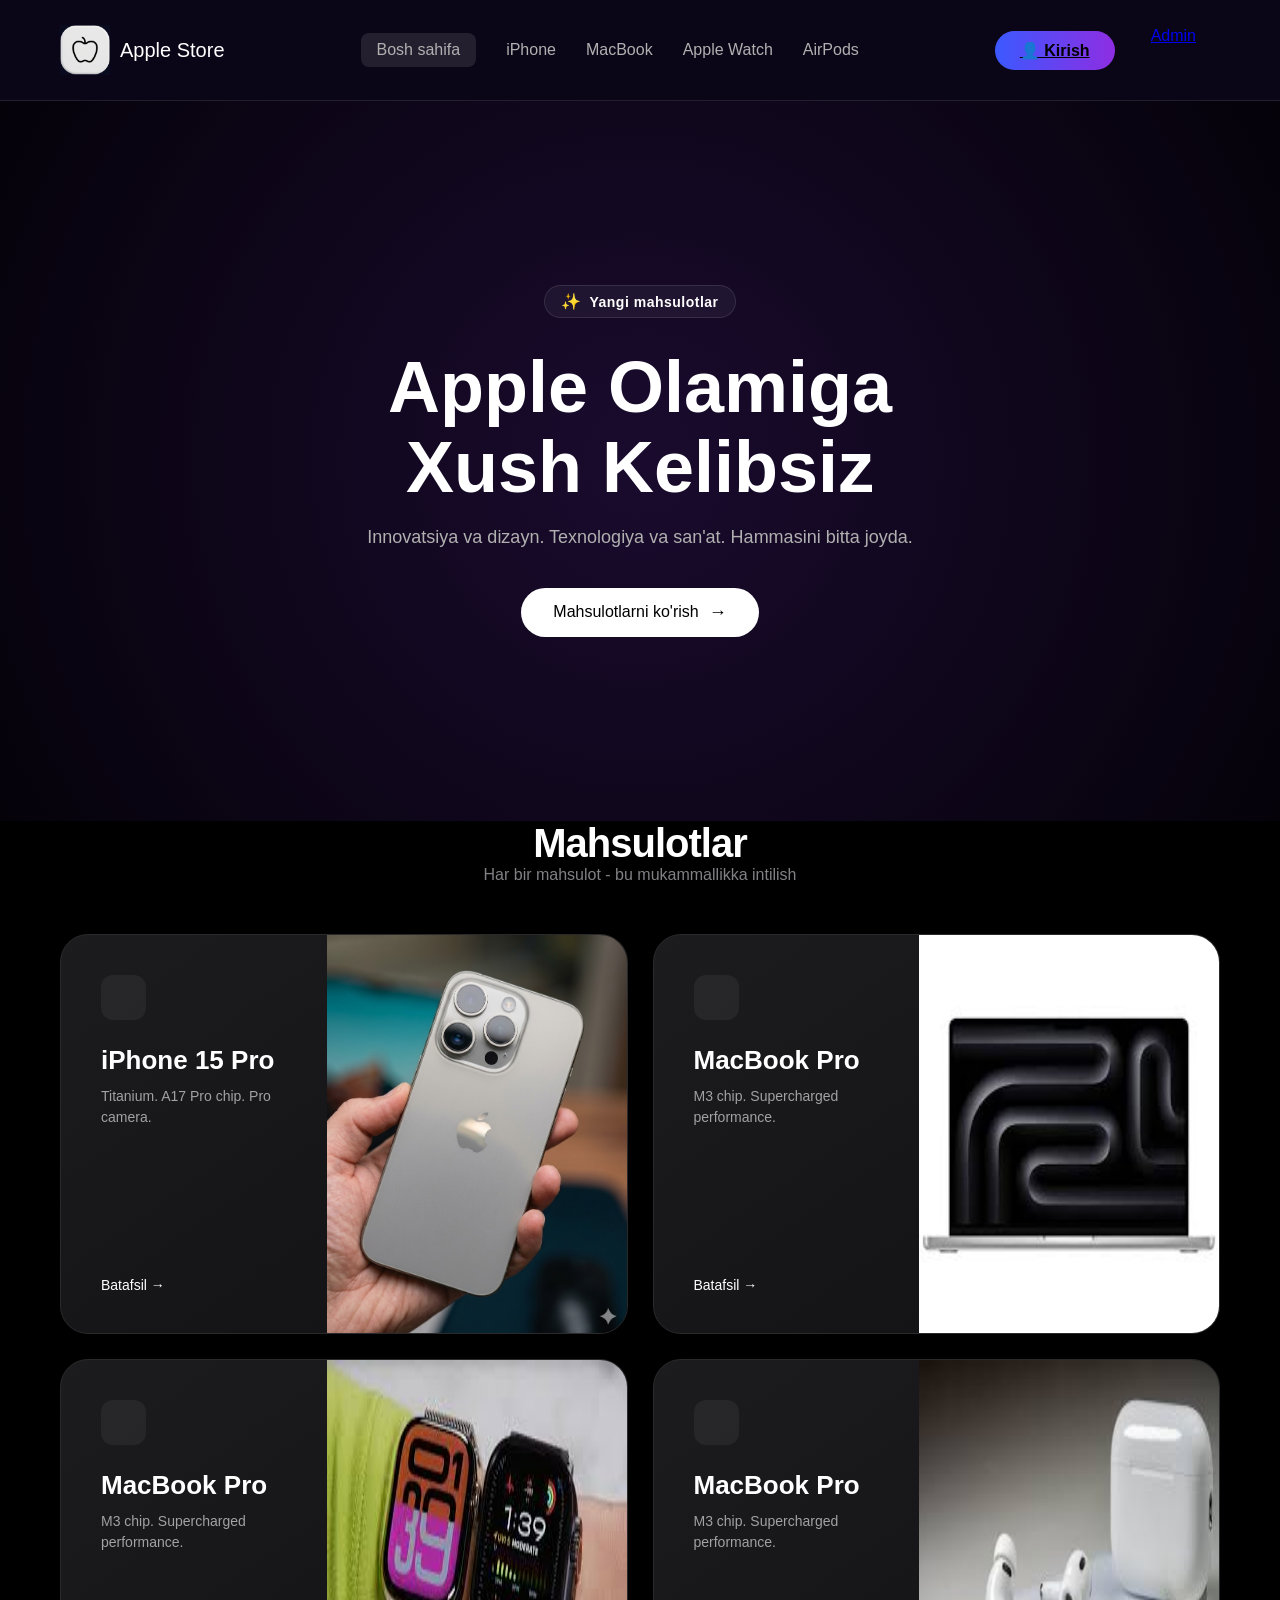
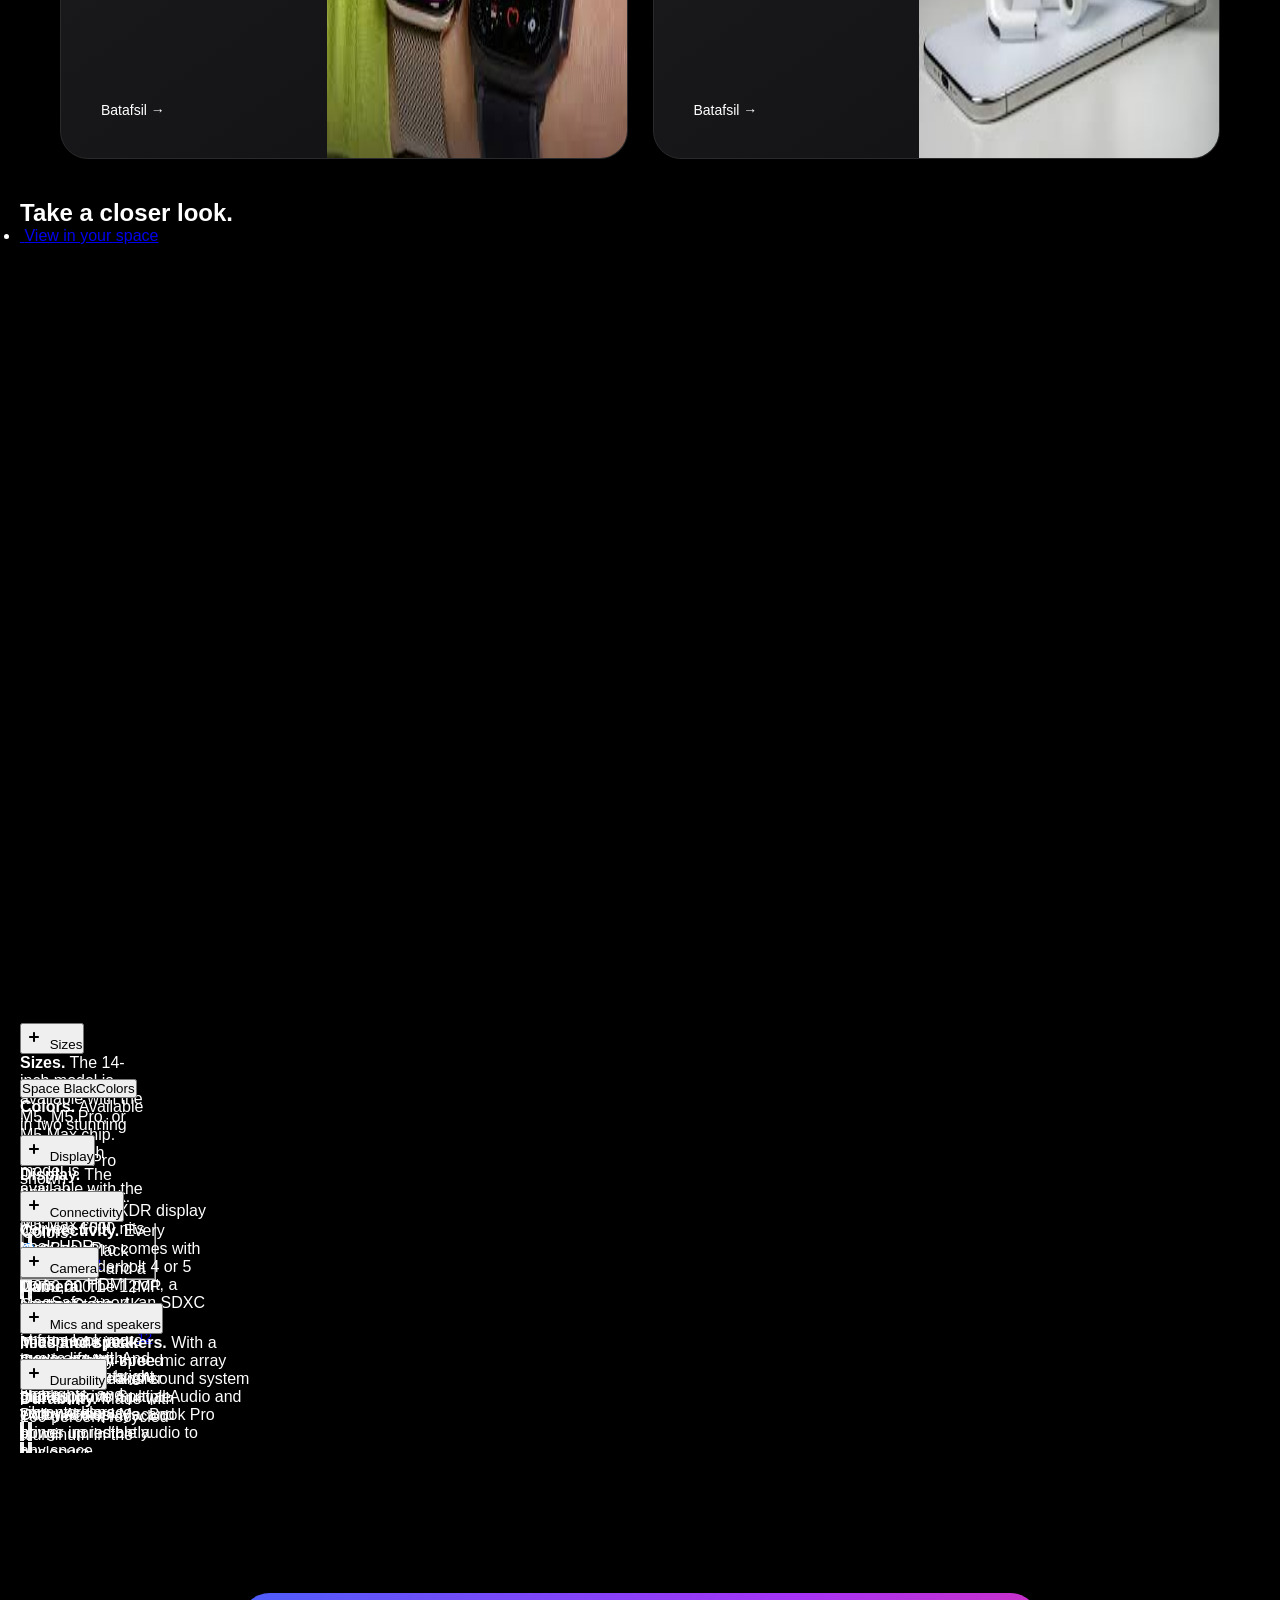
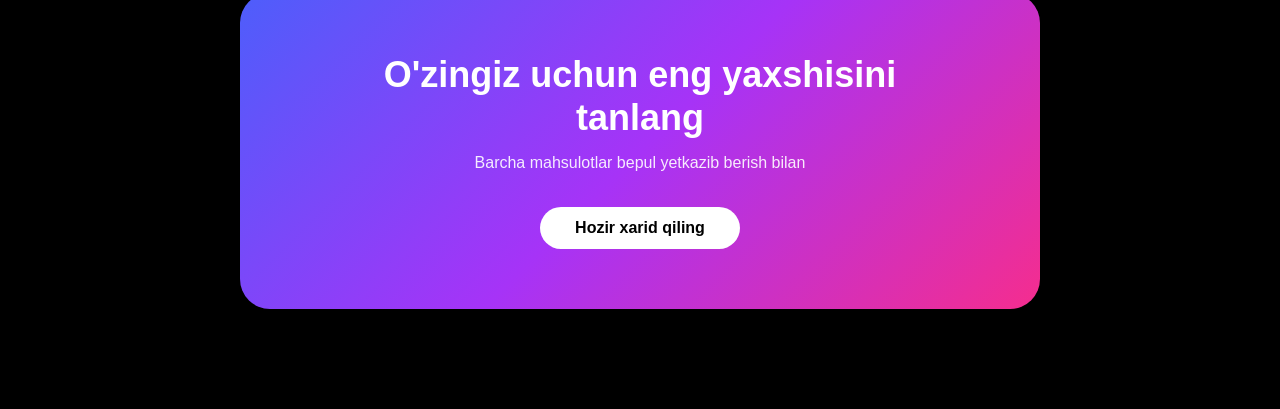
==== commit 9e3c91eb: "over" ====
--- a/index.html
+++ b/index.html
@@ -7,8 +7,10 @@
     <link rel="stylesheet" href="apple.css">
 </head>
 <body>
-    <header class="header">
+  
+<header class="header">
   <div class="header__container">
+
     <div class="header__logo">
       <img src="./image.png" alt="Logo" class="header__logo-img">
       <span class="header__logo-text">Apple Store</span>
@@ -19,24 +21,36 @@
         <li class="header__item header__item--active">
           <a href="./index.html" class="header__link">Bosh sahifa</a>
         </li>
-        <li class="header__item"><a href="./iphone.html" class="header__link">iPhone</a></li>
+		<li class="header__item"><a href="./iphone.html" class="header__link">iPhone</a></li>
         <li class="header__item"><a href="./macbook.html" class="header__link">MacBook</a></li>
-        <li class="header__item"><a href="applewatch.html" class="header__link">Apple Watch</a></li>
+        <li class="header__item"><a href="./applewatch.html" class="header__link">Apple Watch</a></li>
         <li class="header__item"><a href="./airpods.html" class="header__link">AirPods</a></li>
       </ul>
     </nav>
 
     <div class="header__actions">
       <button class="header__login-btn">
-        <a class="user-icon" href="./access.html">👤Kirish</a>
+        <a class="user-icon" href="./access.html">👤 Kirish</a>
       </button>
-      <button class="header__login-btn">
-        <a class="user-icon" href="./admin.html">Panel</a>
+	  <a class="admin-panel" href="./admin.html">Admin</a>
+      <button class="burger" id="burgerBtn" aria-label="Menyuni ochish" onclick="toggleMenu()">
+        <span></span>
+        <span></span>
+        <span></span>
       </button>
     </div>
+
   </div>
+
+  <ul class="mobile-menu" id="mobileMenu">
+    <li><a href="./index.html">Bosh sahifa</a></li>
+    <li><a href="./macbook.html">MacBook</a></li>
+    <li><a href="./iphone.html">iPhone</a></li>
+    <li><a href="./airpods.html">AirPods</a></li>
+    <li><a href="./applewatch.html">Apple Watch</a></li>
+  </ul>
+
 </header>
-
 
 
 <section class="hero">
@@ -119,6 +133,637 @@
         </div>
     </div>
 </section>
+
+
+
+
+
+
+
+
+
+
+
+
+
+
+
+
+
+
+<section class="section section-product-viewer theme-dark background-alt no-pad-top staggered-end" data-anim-scroll-group="Product Viewer" data-deep-link="product-viewer" data-theme-changer="dark" data-analytics-section-engagement="name:product viewer" data-component-list="StaggeredFadeIn">
+			<div class="viewport-content">
+				<header class="section-header row">
+					<h2 class="section-header-headline typography-section-header-headline" data-staggered-item="" style="">Take a closer look.</h2>
+					<div class="section-header-cta-list-wrapper">
+						<ul class="section-header-cta-list typography-section-header-link column">
+							<li class="section-header-cta-item section-header-cta-item-view-in-your-space" data-staggered-item="" style="">
+								<span class="ar-link typography-tout-reduced section-header-cta-link"><a class="icon icon-arkit icon-after" rel="ar" href="/105/media/us/macbook-pro/2025/785e1bc4-d1bd-4cf4-b1b3-94b9411c9e74/ar/macbook-pro-14-in-space-black-variant.usdz" data-analytics-title="view macbook pro in your space" data-analytics-click="prop3:view macbook pro in your space" aria-label="View in your space, MacBook Pro" data-analytics-intrapage-link="">
+                              <img>
+                              <span>View in your space</span></a>
+								</span>
+							</li>
+						</ul>
+					</div>
+				</header>
+			</div>
+			<div class="product-viewer-wrapper">
+				<div class="product-viewer-component" data-component-list="ProductViewerCore ProductViewer ProductViewerSmall" data-mode="2d" role="region" tabindex="0" aria-label="MacBook Pro product viewer" style="--clip-path-progress: 0; overflow: hidden;">
+					<div class="product-viewer-container" aria-hidden="true">
+						<div class="product-viewer gallery" aria-hidden="true" style="pointer-events: auto; visibility: visible; display: grid; opacity: 1;">
+							<div class="product-viewer-media pin-left small-pin-center">
+								<div class="inline-media-component-container with-media-ui-button ready fallback">
+									<div class="video-wrapper" data-video-id="landing-mac-video" data-component-list="InlineMediaDefault" tabindex="-1">
+										<div class="video-element-stack">
+											<video id="landing-mac-video" preload="none" muted="" playsinline="" data-inline-media="" data-inline-media-basepath="/105/media/us/macbook-pro/2025/785e1bc4-d1bd-4cf4-b1b3-94b9411c9e74/anim/pv-hero/" data-inline-media-retina-disabled="{&quot;breakpoints&quot;:&quot;medium,large,xlarge&quot;}" data-inline-media-play-keyframe="{&quot;start&quot;: &quot;a0t - 60vh&quot;, &quot;end&quot;: &quot;a0b&quot;, &quot;anchors&quot;: [&quot;.product-viewer-component&quot;]}" data-inline-media-load-keyframe="{&quot;start&quot;: &quot;a0t - 150vh&quot;, &quot;end&quot;: &quot;a0b + 150vh&quot;, &quot;anchors&quot;: [&quot;.product-viewer-component&quot;]}" data-inline-media-reset-on-exit="true" data-inline-media-plugins="ReplayOnlyAX,UnloadVideo,AnimLoad,AnimPlay,ViewportSourceOnce" src="" class="play-initiated"></video>
+											<picture id="overview-product-viewer-pv-hero-endframe-1" class="overview-product-viewer-pv-hero-endframe end-frame loaded" data-lazy="" data-download-area-keyframe="{&quot;start&quot;:&quot;a0t - 100vh&quot;,&quot;end&quot;:&quot;a0b + 100vh&quot;,&quot;anchors&quot;:[&quot;.product-viewer-component&quot;]}" data-picture-loaded="">
+												
+												<source srcset="/v/macbook-pro/ax/images/overview/product-viewer/pv_hero_endframe__gc89p7dw1syi_large.jpg, /v/macbook-pro/ax/images/overview/product-viewer/pv_hero_endframe__gc89p7dw1syi_large_2x.jpg 2x" media="(min-width:0px)"><img src="/v/macbook-pro/ax/images/overview/product-viewer/pv_hero_endframe__gc89p7dw1syi_large.jpg" onload="window.__lp?.(event)" alt="">
+											</picture>
+											<noscript>
+                                    	<picture class="overview-product-viewer-pv-hero-endframe end-frame">
+                                    		<source srcset="/v/macbook-pro/ax/images/overview/product-viewer/pv_hero_endframe__gc89p7dw1syi_small.jpg, /v/macbook-pro/ax/images/overview/product-viewer/pv_hero_endframe__gc89p7dw1syi_small_2x.jpg 2x" media="(max-width:734px)" /><source srcset="/v/macbook-pro/ax/images/overview/product-viewer/pv_hero_endframe__gc89p7dw1syi_medium.jpg, /v/macbook-pro/ax/images/overview/product-viewer/pv_hero_endframe__gc89p7dw1syi_medium_2x.jpg 2x" media="(max-width:1068px)" /><source srcset="/v/macbook-pro/ax/images/overview/product-viewer/pv_hero_endframe__gc89p7dw1syi_large.jpg, /v/macbook-pro/ax/images/overview/product-viewer/pv_hero_endframe__gc89p7dw1syi_large_2x.jpg 2x" media="(min-width:0px)" />
+                                    		<img src="/v/macbook-pro/ax/images/overview/product-viewer/pv_hero_endframe__gc89p7dw1syi_large.jpg" alt >
+                                    	</picture>
+                                    </noscript>
+											<picture id="overview-product-viewer-pv-hero-startframe-1" class="overview-product-viewer-pv-hero-startframe start-frame loaded" data-lazy="" data-download-area-keyframe="{&quot;start&quot;:&quot;a0t - 100vh&quot;,&quot;end&quot;:&quot;a0b + 100vh&quot;,&quot;anchors&quot;:[&quot;.product-viewer-component&quot;]}" data-picture-loaded="">
+												
+												<source srcset="/v/macbook-pro/ax/images/overview/product-viewer/pv_hero_startframe__edowrcgd860y_large.jpg, /v/macbook-pro/ax/images/overview/product-viewer/pv_hero_startframe__edowrcgd860y_large_2x.jpg 2x" media="(min-width:0px)"><img src="/v/macbook-pro/ax/images/overview/product-viewer/pv_hero_startframe__edowrcgd860y_large.jpg" onload="window.__lp?.(event)" alt="">
+											</picture>
+											<noscript>
+                                    	<picture class="overview-product-viewer-pv-hero-startframe start-frame">
+                                    		<source srcset="/v/macbook-pro/ax/images/overview/product-viewer/pv_hero_startframe__edowrcgd860y_small.jpg, /v/macbook-pro/ax/images/overview/product-viewer/pv_hero_startframe__edowrcgd860y_small_2x.jpg 2x" media="(max-width:734px)" /><source srcset="/v/macbook-pro/ax/images/overview/product-viewer/pv_hero_startframe__edowrcgd860y_medium.jpg, /v/macbook-pro/ax/images/overview/product-viewer/pv_hero_startframe__edowrcgd860y_medium_2x.jpg 2x" media="(max-width:1068px)" /><source srcset="/v/macbook-pro/ax/images/overview/product-viewer/pv_hero_startframe__edowrcgd860y_large.jpg, /v/macbook-pro/ax/images/overview/product-viewer/pv_hero_startframe__edowrcgd860y_large_2x.jpg 2x" media="(min-width:0px)" />
+                                    		<img src="/v/macbook-pro/ax/images/overview/product-viewer/pv_hero_startframe__edowrcgd860y_large.jpg" alt >
+                                    	</picture>
+                                    </noscript>
+										</div>
+										<picture id="overview-product-viewer-pv-hero-endframe-2" class="overview-product-viewer-pv-hero-endframe fallback-frame loaded" data-lazy="" data-download-area-keyframe="{&quot;start&quot;:&quot;a0t - 100vh&quot;,&quot;end&quot;:&quot;a0b + 100vh&quot;,&quot;anchors&quot;:[&quot;.product-viewer-component&quot;]}" data-picture-loaded="">
+											
+											<source srcset="/v/macbook-pro/ax/images/overview/product-viewer/pv_hero_endframe__gc89p7dw1syi_small.jpg, /v/macbook-pro/ax/images/overview/product-viewer/pv_hero_endframe__gc89p7dw1syi_small_2x.jpg 2x" media="(max-width:734px)"><source srcset="/v/macbook-pro/ax/images/overview/product-viewer/pv_hero_endframe__gc89p7dw1syi_medium.jpg, /v/macbook-pro/ax/images/overview/product-viewer/pv_hero_endframe__gc89p7dw1syi_medium_2x.jpg 2x" media="(max-width:1068px)"><source srcset="/v/macbook-pro/ax/images/overview/product-viewer/pv_hero_endframe__gc89p7dw1syi_large.jpg, /v/macbook-pro/ax/images/overview/product-viewer/pv_hero_endframe__gc89p7dw1syi_large_2x.jpg 2x" media="(min-width:0px)"><img src="/v/macbook-pro/ax/images/overview/product-viewer/pv_hero_endframe__gc89p7dw1syi_large.jpg" onload="window.__lp?.(event)" alt="">
+										</picture>
+										<noscript>
+                                    	<picture class="overview-product-viewer-pv-hero-endframe fallback-frame">
+                                    		<source srcset="/v/macbook-pro/ax/images/overview/product-viewer/pv_hero_endframe__gc89p7dw1syi_small.jpg, /v/macbook-pro/ax/images/overview/product-viewer/pv_hero_endframe__gc89p7dw1syi_small_2x.jpg 2x" media="(max-width:734px)" /><source srcset="/v/macbook-pro/ax/images/overview/product-viewer/pv_hero_endframe__gc89p7dw1syi_medium.jpg, /v/macbook-pro/ax/images/overview/product-viewer/pv_hero_endframe__gc89p7dw1syi_medium_2x.jpg 2x" media="(max-width:1068px)" /><source srcset="/v/macbook-pro/ax/images/overview/product-viewer/pv_hero_endframe__gc89p7dw1syi_large.jpg, /v/macbook-pro/ax/images/overview/product-viewer/pv_hero_endframe__gc89p7dw1syi_large_2x.jpg 2x" media="(min-width:0px)" />
+                                    		<img src="/v/macbook-pro/ax/images/overview/product-viewer/pv_hero_endframe__gc89p7dw1syi_large.jpg" alt >
+                                    	</picture>
+                                    </noscript>
+									</div>
+								</div>
+							</div>
+						</div>
+						<div class="product-viewer-media-gallery" aria-hidden="true">
+							<div class="product-viewer-media tour-video tour-sizes pin-left medium-pin-center" style="pointer-events: none; opacity: 0;">
+								<div class="inline-media-component-container with-media-ui-button ready fallback">
+									<div class="video-wrapper" data-video-id="product-viewer-sizes" data-component-list="ProductViewerMediaDefault" tabindex="-1">
+										<div class="video-element-stack">
+											<video id="product-viewer-sizes" preload="none" muted="" playsinline="" data-inline-media="" data-inline-media-basepath="/105/media/us/macbook-pro/2025/785e1bc4-d1bd-4cf4-b1b3-94b9411c9e74/anim/pv-sizes/" data-inline-media-retina-disabled="{&quot;breakpoints&quot;:&quot;medium,large,xlarge&quot;}" data-inline-media-load-keyframe="{&quot;start&quot;: &quot;a0t - 150vh&quot;, &quot;end&quot;: &quot;a0b + 150vh&quot;, &quot;anchors&quot;: [&quot;.product-viewer-component&quot;]}" data-inline-media-play-keyframe="{&quot;start&quot;: &quot;a0t - 100vh&quot;, &quot;end&quot;: &quot;a0b + 100vh&quot;, &quot;anchors&quot;: [&quot;.product-viewer-component&quot;]}" data-inline-media-plugins="ReplayOnlyAX,UnloadVideo,AnimLoad,ViewportSourceOnce" src=""></video>
+											<picture id="overview-product-viewer-pv-sizes-endframe-1" class="overview-product-viewer-pv-sizes-endframe end-frame loaded" data-lazy="" data-download-area-keyframe="{&quot;start&quot;:&quot;a0t - 100vh&quot;,&quot;end&quot;:&quot;a0b + 100vh&quot;,&quot;anchors&quot;:[&quot;.product-viewer-component&quot;]}" data-picture-loaded="">
+												
+												<source srcset="/v/macbook-pro/ax/images/overview/product-viewer/pv_sizes_endframe__eydbew72wkom_large.jpg, /v/macbook-pro/ax/images/overview/product-viewer/pv_sizes_endframe__eydbew72wkom_large_2x.jpg 2x" media="(min-width:0px)"><img src="/v/macbook-pro/ax/images/overview/product-viewer/pv_sizes_endframe__eydbew72wkom_large.jpg" onload="window.__lp?.(event)" alt="">
+											</picture>
+											<noscript>
+                                        	<picture class="overview-product-viewer-pv-sizes-endframe end-frame">
+                                        		<source srcset="/v/macbook-pro/ax/images/overview/product-viewer/pv_sizes_endframe__eydbew72wkom_small.jpg, /v/macbook-pro/ax/images/overview/product-viewer/pv_sizes_endframe__eydbew72wkom_small_2x.jpg 2x" media="(max-width:734px)" /><source srcset="/v/macbook-pro/ax/images/overview/product-viewer/pv_sizes_endframe__eydbew72wkom_medium.jpg, /v/macbook-pro/ax/images/overview/product-viewer/pv_sizes_endframe__eydbew72wkom_medium_2x.jpg 2x" media="(max-width:1068px)" /><source srcset="/v/macbook-pro/ax/images/overview/product-viewer/pv_sizes_endframe__eydbew72wkom_large.jpg, /v/macbook-pro/ax/images/overview/product-viewer/pv_sizes_endframe__eydbew72wkom_large_2x.jpg 2x" media="(min-width:0px)" />
+                                        		<img src="/v/macbook-pro/ax/images/overview/product-viewer/pv_sizes_endframe__eydbew72wkom_large.jpg" alt >
+                                        	</picture>
+                                        </noscript>
+											<picture id="overview-product-viewer-pv-sizes-startframe-1" class="overview-product-viewer-pv-sizes-startframe start-frame loaded" data-lazy="" data-download-area-keyframe="{&quot;start&quot;:&quot;a0t - 100vh&quot;,&quot;end&quot;:&quot;a0b + 100vh&quot;,&quot;anchors&quot;:[&quot;.product-viewer-component&quot;]}" data-picture-loaded="">
+												
+												<source srcset="/v/macbook-pro/ax/images/overview/product-viewer/pv_sizes_startframe__frjeunw0swy2_large.jpg, /v/macbook-pro/ax/images/overview/product-viewer/pv_sizes_startframe__frjeunw0swy2_large_2x.jpg 2x" media="(min-width:0px)"><img src="/v/macbook-pro/ax/images/overview/product-viewer/pv_sizes_startframe__frjeunw0swy2_large.jpg" onload="window.__lp?.(event)" alt="">
+											</picture>
+											<noscript>
+                                        	<picture class="overview-product-viewer-pv-sizes-startframe start-frame">
+                                        		<source srcset="/v/macbook-pro/ax/images/overview/product-viewer/pv_sizes_startframe__frjeunw0swy2_small.jpg, /v/macbook-pro/ax/images/overview/product-viewer/pv_sizes_startframe__frjeunw0swy2_small_2x.jpg 2x" media="(max-width:734px)" /><source srcset="/v/macbook-pro/ax/images/overview/product-viewer/pv_sizes_startframe__frjeunw0swy2_medium.jpg, /v/macbook-pro/ax/images/overview/product-viewer/pv_sizes_startframe__frjeunw0swy2_medium_2x.jpg 2x" media="(max-width:1068px)" /><source srcset="/v/macbook-pro/ax/images/overview/product-viewer/pv_sizes_startframe__frjeunw0swy2_large.jpg, /v/macbook-pro/ax/images/overview/product-viewer/pv_sizes_startframe__frjeunw0swy2_large_2x.jpg 2x" media="(min-width:0px)" />
+                                        		<img src="/v/macbook-pro/ax/images/overview/product-viewer/pv_sizes_startframe__frjeunw0swy2_large.jpg" alt >
+                                        	</picture>
+                                        </noscript>
+										</div>
+										<picture id="overview-product-viewer-pv-sizes-endframe-2" class="overview-product-viewer-pv-sizes-endframe fallback-frame loaded" data-lazy="" data-download-area-keyframe="{&quot;start&quot;:&quot;a0t - 100vh&quot;,&quot;end&quot;:&quot;a0b + 100vh&quot;,&quot;anchors&quot;:[&quot;.product-viewer-component&quot;]}" data-picture-loaded="">
+											
+											<source srcset="/v/macbook-pro/ax/images/overview/product-viewer/pv_sizes_endframe__eydbew72wkom_small.jpg, /v/macbook-pro/ax/images/overview/product-viewer/pv_sizes_endframe__eydbew72wkom_small_2x.jpg 2x" media="(max-width:734px)"><source srcset="/v/macbook-pro/ax/images/overview/product-viewer/pv_sizes_endframe__eydbew72wkom_medium.jpg, /v/macbook-pro/ax/images/overview/product-viewer/pv_sizes_endframe__eydbew72wkom_medium_2x.jpg 2x" media="(max-width:1068px)"><source srcset="/v/macbook-pro/ax/images/overview/product-viewer/pv_sizes_endframe__eydbew72wkom_large.jpg, /v/macbook-pro/ax/images/overview/product-viewer/pv_sizes_endframe__eydbew72wkom_large_2x.jpg 2x" media="(min-width:0px)"><img src="/v/macbook-pro/ax/images/overview/product-viewer/pv_sizes_endframe__eydbew72wkom_large.jpg" onload="window.__lp?.(event)" alt="">
+										</picture>
+										<noscript>
+                                        	<picture class="overview-product-viewer-pv-sizes-endframe fallback-frame">
+                                        		<source srcset="/v/macbook-pro/ax/images/overview/product-viewer/pv_sizes_endframe__eydbew72wkom_small.jpg, /v/macbook-pro/ax/images/overview/product-viewer/pv_sizes_endframe__eydbew72wkom_small_2x.jpg 2x" media="(max-width:734px)" /><source srcset="/v/macbook-pro/ax/images/overview/product-viewer/pv_sizes_endframe__eydbew72wkom_medium.jpg, /v/macbook-pro/ax/images/overview/product-viewer/pv_sizes_endframe__eydbew72wkom_medium_2x.jpg 2x" media="(max-width:1068px)" /><source srcset="/v/macbook-pro/ax/images/overview/product-viewer/pv_sizes_endframe__eydbew72wkom_large.jpg, /v/macbook-pro/ax/images/overview/product-viewer/pv_sizes_endframe__eydbew72wkom_large_2x.jpg 2x" media="(min-width:0px)" />
+                                        		<img src="/v/macbook-pro/ax/images/overview/product-viewer/pv_sizes_endframe__eydbew72wkom_large.jpg" alt >
+                                        	</picture>
+                                        </noscript>
+									</div>
+								</div>
+							</div>
+							<div class="colornav-gallery product-viewer-media tour-colornav-gallery pin-center" aria-hidden="true" data-component-list="ProductViewerColorNavGallery" tabindex="-1" style="pointer-events: none; opacity: 0;">
+								<div class="item-container">
+									<div id="product-viewer-macbook-pro-gallery-item-1" class="gallery-item gallery-item-1" style="z-index: 2; opacity: 1; transform: translate(0px, 0px);">
+										<picture id="overview-product-viewer-pv-colors-spaceblack-1" class="overview-product-viewer-pv-colors-spaceblack gallery-image gallery-image-space-black loaded" data-lazy="" data-download-area-keyframe="{&quot;start&quot;: &quot;a0t - 100vh&quot;, &quot;end&quot;: &quot;a0b + 100vh&quot;, &quot;anchors&quot;: [&quot;.product-viewer-component&quot;]}" data-picture-loaded="">
+											
+											<source srcset="/v/macbook-pro/ax/images/overview/product-viewer/pv_colors_spaceblack__dwfpyrbaf4cy_small.jpg, /v/macbook-pro/ax/images/overview/product-viewer/pv_colors_spaceblack__dwfpyrbaf4cy_small_2x.jpg 2x" media="(max-width:734px)"><source srcset="/v/macbook-pro/ax/images/overview/product-viewer/pv_colors_spaceblack__dwfpyrbaf4cy_medium.jpg, /v/macbook-pro/ax/images/overview/product-viewer/pv_colors_spaceblack__dwfpyrbaf4cy_medium_2x.jpg 2x" media="(max-width:1068px)"><source srcset="/v/macbook-pro/ax/images/overview/product-viewer/pv_colors_spaceblack__dwfpyrbaf4cy_large.jpg, /v/macbook-pro/ax/images/overview/product-viewer/pv_colors_spaceblack__dwfpyrbaf4cy_large_2x.jpg 2x" media="(min-width:0px)"><img src="/v/macbook-pro/ax/images/overview/product-viewer/pv_colors_spaceblack__dwfpyrbaf4cy_large.jpg" onload="window.__lp?.(event)" alt="">
+										</picture>
+										<noscript>
+                                	<picture class="overview-product-viewer-pv-colors-spaceblack gallery-image gallery-image-space-black">
+                                		<source srcset="/v/macbook-pro/ax/images/overview/product-viewer/pv_colors_spaceblack__dwfpyrbaf4cy_small.jpg, /v/macbook-pro/ax/images/overview/product-viewer/pv_colors_spaceblack__dwfpyrbaf4cy_small_2x.jpg 2x" media="(max-width:734px)" /><source srcset="/v/macbook-pro/ax/images/overview/product-viewer/pv_colors_spaceblack__dwfpyrbaf4cy_medium.jpg, /v/macbook-pro/ax/images/overview/product-viewer/pv_colors_spaceblack__dwfpyrbaf4cy_medium_2x.jpg 2x" media="(max-width:1068px)" /><source srcset="/v/macbook-pro/ax/images/overview/product-viewer/pv_colors_spaceblack__dwfpyrbaf4cy_large.jpg, /v/macbook-pro/ax/images/overview/product-viewer/pv_colors_spaceblack__dwfpyrbaf4cy_large_2x.jpg 2x" media="(min-width:0px)" />
+                                		<img src="/v/macbook-pro/ax/images/overview/product-viewer/pv_colors_spaceblack__dwfpyrbaf4cy_large.jpg" alt >
+                                	</picture>
+                                </noscript>
+									</div>
+									<div id="product-viewer-macbook-pro-gallery-item-2" class="gallery-item gallery-item-2 should-hide" data-original-aria-hidden="" aria-hidden="true" style="z-index: 0; opacity: 1; transform: translate(0px, 0px);">
+										<picture id="overview-product-viewer-pv-colors-silver-1" class="overview-product-viewer-pv-colors-silver gallery-image gallery-image-silver loaded" data-lazy="" data-download-area-keyframe="{&quot;start&quot;: &quot;a0t - 100vh&quot;, &quot;end&quot;: &quot;a0b + 100vh&quot;, &quot;anchors&quot;: [&quot;.product-viewer-component&quot;]}" data-picture-loaded="">
+											
+											<source srcset="/v/macbook-pro/ax/images/overview/product-viewer/pv_colors_silver__doa20s4tupaq_small.jpg, /v/macbook-pro/ax/images/overview/product-viewer/pv_colors_silver__doa20s4tupaq_small_2x.jpg 2x" media="(max-width:734px)"><source srcset="/v/macbook-pro/ax/images/overview/product-viewer/pv_colors_silver__doa20s4tupaq_medium.jpg, /v/macbook-pro/ax/images/overview/product-viewer/pv_colors_silver__doa20s4tupaq_medium_2x.jpg 2x" media="(max-width:1068px)"><source srcset="/v/macbook-pro/ax/images/overview/product-viewer/pv_colors_silver__doa20s4tupaq_large.jpg, /v/macbook-pro/ax/images/overview/product-viewer/pv_colors_silver__doa20s4tupaq_large_2x.jpg 2x" media="(min-width:0px)"><img src="/v/macbook-pro/ax/images/overview/product-viewer/pv_colors_silver__doa20s4tupaq_large.jpg" onload="window.__lp?.(event)" alt="">
+										</picture>
+										<noscript>
+                                	<picture class="overview-product-viewer-pv-colors-silver gallery-image gallery-image-silver">
+                                		<source srcset="/v/macbook-pro/ax/images/overview/product-viewer/pv_colors_silver__doa20s4tupaq_small.jpg, /v/macbook-pro/ax/images/overview/product-viewer/pv_colors_silver__doa20s4tupaq_small_2x.jpg 2x" media="(max-width:734px)" /><source srcset="/v/macbook-pro/ax/images/overview/product-viewer/pv_colors_silver__doa20s4tupaq_medium.jpg, /v/macbook-pro/ax/images/overview/product-viewer/pv_colors_silver__doa20s4tupaq_medium_2x.jpg 2x" media="(max-width:1068px)" /><source srcset="/v/macbook-pro/ax/images/overview/product-viewer/pv_colors_silver__doa20s4tupaq_large.jpg, /v/macbook-pro/ax/images/overview/product-viewer/pv_colors_silver__doa20s4tupaq_large_2x.jpg 2x" media="(min-width:0px)" />
+                                		<img src="/v/macbook-pro/ax/images/overview/product-viewer/pv_colors_silver__doa20s4tupaq_large.jpg" alt >
+                                	</picture>
+                                </noscript>
+									</div>
+								</div>
+							</div>
+							<div class="product-viewer-media tour-image tour-display pin-center">
+								<picture id="overview-product-viewer-pv-display-1" class="overview-product-viewer-pv-display loaded" data-lazy="" data-download-area-keyframe="{&quot;start&quot;: &quot;a0t - 100vh&quot;, &quot;end&quot;: &quot;a0b + 100vh&quot;, &quot;anchors&quot;: [&quot;.product-viewer-component&quot;]}" data-picture-loaded="">
+									
+									<source srcset="/v/macbook-pro/ax/images/overview/product-viewer/pv_display__fv0jzlzaak2u_small.jpg, /v/macbook-pro/ax/images/overview/product-viewer/pv_display__fv0jzlzaak2u_small_2x.jpg 2x" media="(max-width:734px)"><source srcset="/v/macbook-pro/ax/images/overview/product-viewer/pv_display__fv0jzlzaak2u_medium.jpg, /v/macbook-pro/ax/images/overview/product-viewer/pv_display__fv0jzlzaak2u_medium_2x.jpg 2x" media="(max-width:1068px)"><source srcset="/v/macbook-pro/ax/images/overview/product-viewer/pv_display__fv0jzlzaak2u_large.jpg, /v/macbook-pro/ax/images/overview/product-viewer/pv_display__fv0jzlzaak2u_large_2x.jpg 2x" media="(min-width:0px)"><img src="/v/macbook-pro/ax/images/overview/product-viewer/pv_display__fv0jzlzaak2u_large.jpg" onload="window.__lp?.(event)" alt="">
+								</picture>
+								<noscript>
+                  	<picture class="overview-product-viewer-pv-display">
+                  		<source srcset="/v/macbook-pro/ax/images/overview/product-viewer/pv_display__fv0jzlzaak2u_small.jpg, /v/macbook-pro/ax/images/overview/product-viewer/pv_display__fv0jzlzaak2u_small_2x.jpg 2x" media="(max-width:734px)" /><source srcset="/v/macbook-pro/ax/images/overview/product-viewer/pv_display__fv0jzlzaak2u_medium.jpg, /v/macbook-pro/ax/images/overview/product-viewer/pv_display__fv0jzlzaak2u_medium_2x.jpg 2x" media="(max-width:1068px)" /><source srcset="/v/macbook-pro/ax/images/overview/product-viewer/pv_display__fv0jzlzaak2u_large.jpg, /v/macbook-pro/ax/images/overview/product-viewer/pv_display__fv0jzlzaak2u_large_2x.jpg 2x" media="(min-width:0px)" />
+                  		<img src="/v/macbook-pro/ax/images/overview/product-viewer/pv_display__fv0jzlzaak2u_large.jpg" alt >
+                  	</picture>
+                  </noscript>
+							</div>
+							<div class="product-viewer-media tour-image tour-ports pin-center" style="">
+								<picture id="overview-product-viewer-pv-connectivity-1" class="overview-product-viewer-pv-connectivity loaded" data-lazy="" data-download-area-keyframe="{&quot;start&quot;: &quot;a0t - 100vh&quot;, &quot;end&quot;: &quot;a0b + 100vh&quot;, &quot;anchors&quot;: [&quot;.product-viewer-component&quot;]}" data-picture-loaded="">
+									
+									<source srcset="/v/macbook-pro/ax/images/overview/product-viewer/pv_connectivity__27f84rcgb42e_small.jpg, /v/macbook-pro/ax/images/overview/product-viewer/pv_connectivity__27f84rcgb42e_small_2x.jpg 2x" media="(max-width:734px)"><source srcset="/v/macbook-pro/ax/images/overview/product-viewer/pv_connectivity__27f84rcgb42e_medium.jpg, /v/macbook-pro/ax/images/overview/product-viewer/pv_connectivity__27f84rcgb42e_medium_2x.jpg 2x" media="(max-width:1068px)"><source srcset="/v/macbook-pro/ax/images/overview/product-viewer/pv_connectivity__27f84rcgb42e_large.jpg, /v/macbook-pro/ax/images/overview/product-viewer/pv_connectivity__27f84rcgb42e_large_2x.jpg 2x" media="(min-width:0px)"><img src="/v/macbook-pro/ax/images/overview/product-viewer/pv_connectivity__27f84rcgb42e_large.jpg" onload="window.__lp?.(event)" alt="">
+								</picture>
+								<noscript>
+                  	<picture class="overview-product-viewer-pv-connectivity">
+                  		<source srcset="/v/macbook-pro/ax/images/overview/product-viewer/pv_connectivity__27f84rcgb42e_small.jpg, /v/macbook-pro/ax/images/overview/product-viewer/pv_connectivity__27f84rcgb42e_small_2x.jpg 2x" media="(max-width:734px)" /><source srcset="/v/macbook-pro/ax/images/overview/product-viewer/pv_connectivity__27f84rcgb42e_medium.jpg, /v/macbook-pro/ax/images/overview/product-viewer/pv_connectivity__27f84rcgb42e_medium_2x.jpg 2x" media="(max-width:1068px)" /><source srcset="/v/macbook-pro/ax/images/overview/product-viewer/pv_connectivity__27f84rcgb42e_large.jpg, /v/macbook-pro/ax/images/overview/product-viewer/pv_connectivity__27f84rcgb42e_large_2x.jpg 2x" media="(min-width:0px)" />
+                  		<img src="/v/macbook-pro/ax/images/overview/product-viewer/pv_connectivity__27f84rcgb42e_large.jpg" alt >
+                  	</picture>
+                  </noscript>
+							</div>
+							<div class="product-viewer-media tour-video tour-camera pin-left" style="">
+								<div class="inline-media-component-container with-media-ui-button ready fallback">
+									<div class="video-wrapper" data-video-id="product-viewer-camera" data-component-list="ProductViewerMediaDefault" tabindex="-1">
+										<div class="video-element-stack">
+											<video id="product-viewer-camera" preload="none" muted="" playsinline="" data-inline-media="" data-inline-media-basepath="/105/media/us/macbook-pro/2025/785e1bc4-d1bd-4cf4-b1b3-94b9411c9e74/anim/pv-camera/" data-inline-media-retina-disabled="{&quot;breakpoints&quot;:&quot;medium,large,xlarge&quot;}" data-inline-media-load-keyframe="{&quot;start&quot;: &quot;a0t - 150vh&quot;, &quot;end&quot;: &quot;a0b + 150vh&quot;, &quot;anchors&quot;: [&quot;.product-viewer-component&quot;]}" data-inline-media-play-keyframe="{&quot;start&quot;: &quot;a0t - 100vh&quot;, &quot;end&quot;: &quot;a0b + 100vh&quot;, &quot;anchors&quot;: [&quot;.product-viewer-component&quot;]}" data-inline-media-plugins="ReplayOnlyAX,UnloadVideo,AnimLoad,ViewportSourceOnce" src=""></video>
+											<picture id="overview-product-viewer-pv-camera-endframe-1" class="overview-product-viewer-pv-camera-endframe end-frame loaded" data-lazy="" data-download-area-keyframe="{&quot;start&quot;:&quot;a0t - 100vh&quot;,&quot;end&quot;:&quot;a0b + 100vh&quot;,&quot;anchors&quot;:[&quot;.product-viewer-component&quot;]}" data-picture-loaded="">
+												
+												<source srcset="/v/macbook-pro/ax/images/overview/product-viewer/pv_camera_endframe__3d423kiwog2y_large.jpg, /v/macbook-pro/ax/images/overview/product-viewer/pv_camera_endframe__3d423kiwog2y_large_2x.jpg 2x" media="(min-width:0px)"><img src="/v/macbook-pro/ax/images/overview/product-viewer/pv_camera_endframe__3d423kiwog2y_large.jpg" onload="window.__lp?.(event)" alt="">
+											</picture>
+											<noscript>
+                                        	<picture class="overview-product-viewer-pv-camera-endframe end-frame">
+                                        		<source srcset="/v/macbook-pro/ax/images/overview/product-viewer/pv_camera_endframe__3d423kiwog2y_small.jpg, /v/macbook-pro/ax/images/overview/product-viewer/pv_camera_endframe__3d423kiwog2y_small_2x.jpg 2x" media="(max-width:734px)" /><source srcset="/v/macbook-pro/ax/images/overview/product-viewer/pv_camera_endframe__3d423kiwog2y_medium.jpg, /v/macbook-pro/ax/images/overview/product-viewer/pv_camera_endframe__3d423kiwog2y_medium_2x.jpg 2x" media="(max-width:1068px)" /><source srcset="/v/macbook-pro/ax/images/overview/product-viewer/pv_camera_endframe__3d423kiwog2y_large.jpg, /v/macbook-pro/ax/images/overview/product-viewer/pv_camera_endframe__3d423kiwog2y_large_2x.jpg 2x" media="(min-width:0px)" />
+                                        		<img src="/v/macbook-pro/ax/images/overview/product-viewer/pv_camera_endframe__3d423kiwog2y_large.jpg" alt >
+                                        	</picture>
+                                        </noscript>
+											<picture id="overview-product-viewer-pv-camera-startframe-1" class="overview-product-viewer-pv-camera-startframe start-frame loaded" data-lazy="" data-download-area-keyframe="{&quot;start&quot;:&quot;a0t - 100vh&quot;,&quot;end&quot;:&quot;a0b + 100vh&quot;,&quot;anchors&quot;:[&quot;.product-viewer-component&quot;]}" data-picture-loaded="">
+												
+												<source srcset="/v/macbook-pro/ax/images/overview/product-viewer/pv_camera_startframe__djso3ghzica6_large.jpg, /v/macbook-pro/ax/images/overview/product-viewer/pv_camera_startframe__djso3ghzica6_large_2x.jpg 2x" media="(min-width:0px)"><img src="/v/macbook-pro/ax/images/overview/product-viewer/pv_camera_startframe__djso3ghzica6_large.jpg" onload="window.__lp?.(event)" alt="">
+											</picture>
+											<noscript>
+                                        	<picture class="overview-product-viewer-pv-camera-startframe start-frame">
+                                        		<source srcset="/v/macbook-pro/ax/images/overview/product-viewer/pv_camera_startframe__djso3ghzica6_small.jpg, /v/macbook-pro/ax/images/overview/product-viewer/pv_camera_startframe__djso3ghzica6_small_2x.jpg 2x" media="(max-width:734px)" /><source srcset="/v/macbook-pro/ax/images/overview/product-viewer/pv_camera_startframe__djso3ghzica6_medium.jpg, /v/macbook-pro/ax/images/overview/product-viewer/pv_camera_startframe__djso3ghzica6_medium_2x.jpg 2x" media="(max-width:1068px)" /><source srcset="/v/macbook-pro/ax/images/overview/product-viewer/pv_camera_startframe__djso3ghzica6_large.jpg, /v/macbook-pro/ax/images/overview/product-viewer/pv_camera_startframe__djso3ghzica6_large_2x.jpg 2x" media="(min-width:0px)" />
+                                        		<img src="/v/macbook-pro/ax/images/overview/product-viewer/pv_camera_startframe__djso3ghzica6_large.jpg" alt >
+                                        	</picture>
+                                        </noscript>
+										</div>
+										<picture id="overview-product-viewer-pv-camera-endframe-2" class="overview-product-viewer-pv-camera-endframe fallback-frame loaded" data-lazy="" data-download-area-keyframe="{&quot;start&quot;:&quot;a0t - 100vh&quot;,&quot;end&quot;:&quot;a0b + 100vh&quot;,&quot;anchors&quot;:[&quot;.product-viewer-component&quot;]}" data-picture-loaded="">
+											
+											<source srcset="/v/macbook-pro/ax/images/overview/product-viewer/pv_camera_endframe__3d423kiwog2y_small.jpg, /v/macbook-pro/ax/images/overview/product-viewer/pv_camera_endframe__3d423kiwog2y_small_2x.jpg 2x" media="(max-width:734px)"><source srcset="/v/macbook-pro/ax/images/overview/product-viewer/pv_camera_endframe__3d423kiwog2y_medium.jpg, /v/macbook-pro/ax/images/overview/product-viewer/pv_camera_endframe__3d423kiwog2y_medium_2x.jpg 2x" media="(max-width:1068px)"><source srcset="/v/macbook-pro/ax/images/overview/product-viewer/pv_camera_endframe__3d423kiwog2y_large.jpg, /v/macbook-pro/ax/images/overview/product-viewer/pv_camera_endframe__3d423kiwog2y_large_2x.jpg 2x" media="(min-width:0px)"><img src="/v/macbook-pro/ax/images/overview/product-viewer/pv_camera_endframe__3d423kiwog2y_large.jpg" onload="window.__lp?.(event)" alt="">
+										</picture>
+										<noscript>
+                                        	<picture class="overview-product-viewer-pv-camera-endframe fallback-frame">
+                                        		<source srcset="/v/macbook-pro/ax/images/overview/product-viewer/pv_camera_endframe__3d423kiwog2y_small.jpg, /v/macbook-pro/ax/images/overview/product-viewer/pv_camera_endframe__3d423kiwog2y_small_2x.jpg 2x" media="(max-width:734px)" /><source srcset="/v/macbook-pro/ax/images/overview/product-viewer/pv_camera_endframe__3d423kiwog2y_medium.jpg, /v/macbook-pro/ax/images/overview/product-viewer/pv_camera_endframe__3d423kiwog2y_medium_2x.jpg 2x" media="(max-width:1068px)" /><source srcset="/v/macbook-pro/ax/images/overview/product-viewer/pv_camera_endframe__3d423kiwog2y_large.jpg, /v/macbook-pro/ax/images/overview/product-viewer/pv_camera_endframe__3d423kiwog2y_large_2x.jpg 2x" media="(min-width:0px)" />
+                                        		<img src="/v/macbook-pro/ax/images/overview/product-viewer/pv_camera_endframe__3d423kiwog2y_large.jpg" alt >
+                                        	</picture>
+                                        </noscript>
+									</div>
+								</div>
+							</div>
+							<div class="product-viewer-media tour-video tour-audio pin-left small-pin-center" style="">
+								<div class="inline-media-component-container with-media-ui-button ready fallback">
+									<div class="video-wrapper" data-video-id="product-viewer-audio" data-component-list="ProductViewerMediaDefault" tabindex="-1">
+										<div class="video-element-stack">
+											<video id="product-viewer-audio" preload="none" muted="" playsinline="" data-inline-media="" data-inline-media-basepath="/105/media/us/macbook-pro/2025/785e1bc4-d1bd-4cf4-b1b3-94b9411c9e74/anim/pv-audio/" data-inline-media-retina-disabled="{&quot;breakpoints&quot;:&quot;medium,large,xlarge&quot;}" data-inline-media-load-keyframe="{&quot;start&quot;: &quot;a0t - 150vh&quot;, &quot;end&quot;: &quot;a0b + 150vh&quot;, &quot;anchors&quot;: [&quot;.product-viewer-component&quot;]}" data-inline-media-play-keyframe="{&quot;start&quot;: &quot;a0t - 100vh&quot;, &quot;end&quot;: &quot;a0b + 100vh&quot;, &quot;anchors&quot;: [&quot;.product-viewer-component&quot;]}" data-inline-media-plugins="ReplayOnlyAX,UnloadVideo,AnimLoad,ViewportSourceOnce" src=""></video>
+											<picture id="overview-product-viewer-pv-audio-endframe-1" class="overview-product-viewer-pv-audio-endframe end-frame loaded" data-lazy="" data-download-area-keyframe="{&quot;start&quot;:&quot;a0t - 100vh&quot;,&quot;end&quot;:&quot;a0b + 100vh&quot;,&quot;anchors&quot;:[&quot;.product-viewer-component&quot;]}" data-picture-loaded="">
+												
+												<source srcset="/v/macbook-pro/ax/images/overview/product-viewer/pv_audio_endframe__ee95uehal7sm_large.jpg, /v/macbook-pro/ax/images/overview/product-viewer/pv_audio_endframe__ee95uehal7sm_large_2x.jpg 2x" media="(min-width:0px)"><img src="/v/macbook-pro/ax/images/overview/product-viewer/pv_audio_endframe__ee95uehal7sm_large.jpg" onload="window.__lp?.(event)" alt="">
+											</picture>
+											<noscript>
+                                        	<picture class="overview-product-viewer-pv-audio-endframe end-frame">
+                                        		<source srcset="/v/macbook-pro/ax/images/overview/product-viewer/pv_audio_endframe__ee95uehal7sm_small.jpg, /v/macbook-pro/ax/images/overview/product-viewer/pv_audio_endframe__ee95uehal7sm_small_2x.jpg 2x" media="(max-width:734px)" /><source srcset="/v/macbook-pro/ax/images/overview/product-viewer/pv_audio_endframe__ee95uehal7sm_medium.jpg, /v/macbook-pro/ax/images/overview/product-viewer/pv_audio_endframe__ee95uehal7sm_medium_2x.jpg 2x" media="(max-width:1068px)" /><source srcset="/v/macbook-pro/ax/images/overview/product-viewer/pv_audio_endframe__ee95uehal7sm_large.jpg, /v/macbook-pro/ax/images/overview/product-viewer/pv_audio_endframe__ee95uehal7sm_large_2x.jpg 2x" media="(min-width:0px)" />
+                                        		<img src="/v/macbook-pro/ax/images/overview/product-viewer/pv_audio_endframe__ee95uehal7sm_large.jpg" alt >
+                                        	</picture>
+                                        </noscript>
+											<picture id="overview-product-viewer-pv-audio-startframe-1" class="overview-product-viewer-pv-audio-startframe start-frame loaded" data-lazy="" data-download-area-keyframe="{&quot;start&quot;:&quot;a0t - 100vh&quot;,&quot;end&quot;:&quot;a0b + 100vh&quot;,&quot;anchors&quot;:[&quot;.product-viewer-component&quot;]}" data-picture-loaded="">
+												
+												<source srcset="/v/macbook-pro/ax/images/overview/product-viewer/pv_audio_startframe__fww1g0h7gn22_large.jpg, /v/macbook-pro/ax/images/overview/product-viewer/pv_audio_startframe__fww1g0h7gn22_large_2x.jpg 2x" media="(min-width:0px)"><img src="/v/macbook-pro/ax/images/overview/product-viewer/pv_audio_startframe__fww1g0h7gn22_large.jpg" onload="window.__lp?.(event)" alt="">
+											</picture>
+											<noscript>
+                                        	<picture class="overview-product-viewer-pv-audio-startframe start-frame">
+                                        		<source srcset="/v/macbook-pro/ax/images/overview/product-viewer/pv_audio_startframe__fww1g0h7gn22_small.jpg, /v/macbook-pro/ax/images/overview/product-viewer/pv_audio_startframe__fww1g0h7gn22_small_2x.jpg 2x" media="(max-width:734px)" /><source srcset="/v/macbook-pro/ax/images/overview/product-viewer/pv_audio_startframe__fww1g0h7gn22_medium.jpg, /v/macbook-pro/ax/images/overview/product-viewer/pv_audio_startframe__fww1g0h7gn22_medium_2x.jpg 2x" media="(max-width:1068px)" /><source srcset="/v/macbook-pro/ax/images/overview/product-viewer/pv_audio_startframe__fww1g0h7gn22_large.jpg, /v/macbook-pro/ax/images/overview/product-viewer/pv_audio_startframe__fww1g0h7gn22_large_2x.jpg 2x" media="(min-width:0px)" />
+                                        		<img src="/v/macbook-pro/ax/images/overview/product-viewer/pv_audio_startframe__fww1g0h7gn22_large.jpg" alt >
+                                        	</picture>
+                                        </noscript>
+										</div>
+										<picture id="overview-product-viewer-pv-audio-endframe-2" class="overview-product-viewer-pv-audio-endframe fallback-frame loaded" data-lazy="" data-download-area-keyframe="{&quot;start&quot;:&quot;a0t - 100vh&quot;,&quot;end&quot;:&quot;a0b + 100vh&quot;,&quot;anchors&quot;:[&quot;.product-viewer-component&quot;]}" data-picture-loaded="">
+											
+											<source srcset="/v/macbook-pro/ax/images/overview/product-viewer/pv_audio_endframe__ee95uehal7sm_small.jpg, /v/macbook-pro/ax/images/overview/product-viewer/pv_audio_endframe__ee95uehal7sm_small_2x.jpg 2x" media="(max-width:734px)"><source srcset="/v/macbook-pro/ax/images/overview/product-viewer/pv_audio_endframe__ee95uehal7sm_medium.jpg, /v/macbook-pro/ax/images/overview/product-viewer/pv_audio_endframe__ee95uehal7sm_medium_2x.jpg 2x" media="(max-width:1068px)"><source srcset="/v/macbook-pro/ax/images/overview/product-viewer/pv_audio_endframe__ee95uehal7sm_large.jpg, /v/macbook-pro/ax/images/overview/product-viewer/pv_audio_endframe__ee95uehal7sm_large_2x.jpg 2x" media="(min-width:0px)"><img src="/v/macbook-pro/ax/images/overview/product-viewer/pv_audio_endframe__ee95uehal7sm_large.jpg" onload="window.__lp?.(event)" alt="">
+										</picture>
+										<noscript>
+                                        	<picture class="overview-product-viewer-pv-audio-endframe fallback-frame">
+                                        		<source srcset="/v/macbook-pro/ax/images/overview/product-viewer/pv_audio_endframe__ee95uehal7sm_small.jpg, /v/macbook-pro/ax/images/overview/product-viewer/pv_audio_endframe__ee95uehal7sm_small_2x.jpg 2x" media="(max-width:734px)" /><source srcset="/v/macbook-pro/ax/images/overview/product-viewer/pv_audio_endframe__ee95uehal7sm_medium.jpg, /v/macbook-pro/ax/images/overview/product-viewer/pv_audio_endframe__ee95uehal7sm_medium_2x.jpg 2x" media="(max-width:1068px)" /><source srcset="/v/macbook-pro/ax/images/overview/product-viewer/pv_audio_endframe__ee95uehal7sm_large.jpg, /v/macbook-pro/ax/images/overview/product-viewer/pv_audio_endframe__ee95uehal7sm_large_2x.jpg 2x" media="(min-width:0px)" />
+                                        		<img src="/v/macbook-pro/ax/images/overview/product-viewer/pv_audio_endframe__ee95uehal7sm_large.jpg" alt >
+                                        	</picture>
+                                        </noscript>
+									</div>
+								</div>
+							</div>
+							<div class="product-viewer-media tour-image tour-durability pin-left small-pin-center" style="">
+								<picture id="overview-product-viewer-pv-durable-1" class="overview-product-viewer-pv-durable loaded" data-lazy="" data-download-area-keyframe="{&quot;start&quot;: &quot;a0t - 100vh&quot;, &quot;end&quot;: &quot;a0b + 100vh&quot;, &quot;anchors&quot;: [&quot;.product-viewer-component&quot;]}" data-picture-loaded="">
+									
+									<source srcset="/v/macbook-pro/ax/images/overview/product-viewer/pv_durable__ee5bejbfpis2_small.jpg, /v/macbook-pro/ax/images/overview/product-viewer/pv_durable__ee5bejbfpis2_small_2x.jpg 2x" media="(max-width:734px)"><source srcset="/v/macbook-pro/ax/images/overview/product-viewer/pv_durable__ee5bejbfpis2_medium.jpg, /v/macbook-pro/ax/images/overview/product-viewer/pv_durable__ee5bejbfpis2_medium_2x.jpg 2x" media="(max-width:1068px)"><source srcset="/v/macbook-pro/ax/images/overview/product-viewer/pv_durable__ee5bejbfpis2_large.jpg, /v/macbook-pro/ax/images/overview/product-viewer/pv_durable__ee5bejbfpis2_large_2x.jpg 2x" media="(min-width:0px)"><img src="/v/macbook-pro/ax/images/overview/product-viewer/pv_durable__ee5bejbfpis2_large.jpg" onload="window.__lp?.(event)" alt="">
+								</picture>
+								<noscript>
+                  	<picture class="overview-product-viewer-pv-durable">
+                  		<source srcset="/v/macbook-pro/ax/images/overview/product-viewer/pv_durable__ee5bejbfpis2_small.jpg, /v/macbook-pro/ax/images/overview/product-viewer/pv_durable__ee5bejbfpis2_small_2x.jpg 2x" media="(max-width:734px)" /><source srcset="/v/macbook-pro/ax/images/overview/product-viewer/pv_durable__ee5bejbfpis2_medium.jpg, /v/macbook-pro/ax/images/overview/product-viewer/pv_durable__ee5bejbfpis2_medium_2x.jpg 2x" media="(max-width:1068px)" /><source srcset="/v/macbook-pro/ax/images/overview/product-viewer/pv_durable__ee5bejbfpis2_large.jpg, /v/macbook-pro/ax/images/overview/product-viewer/pv_durable__ee5bejbfpis2_large_2x.jpg 2x" media="(min-width:0px)" />
+                  		<img src="/v/macbook-pro/ax/images/overview/product-viewer/pv_durable__ee5bejbfpis2_large.jpg" alt >
+                  	</picture>
+                  </noscript>
+							</div>
+						</div>
+					</div>
+					<div class="all-access-pass--product-viewer" style="--blur-amount: 20px; --max-card-height: 189.59375px;">
+						<div role="img" class="landing-element-accessibility-container" aria-label="Front view of slightly open MacBook Pro in space black" data-aria-label-fallback="Front view of slightly open MacBook Pro in space black"></div>
+						<div class="controls" style="transform: matrix(1, 0, 0, 1, 0, 0);">
+							<div class="intro-element" style=""></div>
+							<ul class="control-group">
+								<li class="control-item control-tour-sizes" data-index="0" data-mtype="video" data-aca-slide="sizes" style="width: 126.656px; height: 56px;">
+									<div class="control-item-bg-container">
+										<span class="control-item-bg" style="transform: matrix(1, 0, 0, 1, 0, 0); opacity: 1;"></span>
+									</div>
+									<button id="control-tour-sizes--button" class="control-item-open" aria-expanded="false" data-tour-media-id="sizes">
+                                      <span class="control-item-label typography-all-access-pass-pv-item-label" style="opacity: 1;"><svg class="plus-icon" version="1.1" width="24px" height="24px" viewBox="0 0 24 24" xmlns="http://www.w3.org/2000/svg">
+                          <circle cx="12" cy="12" r="11.3" style="stroke: var(--app-pv-icon-fill); fill: none;"></circle>
+                          <g transform="translate(7 7)" style="stroke: none; fill: var(--app-pv-icon-fill);">
+                            <path d="m9 4h-3v-3c0-0.553-0.447-1-1-1s-1 0.447-1 1v3h-3c-0.553 0-1 0.447-1 1s0.447 1 1 1h3v3c0 0.553 0.447 1 1 1s1-0.447 1-1v-3h3c0.553 0 1-0.447 1-1s-0.447-1-1-1"></path>
+                          </g>
+                      </svg>
+                       Sizes</span>
+                                    </button>
+									<div tabindex="-1" class="control-item-content" aria-hidden="true" aria-labelledby="control-tour-sizes--button" style="">
+										<div class="control-item-content-mask">
+											<div class="control-item-content-inner">
+												<p class="typography-all-access-pass-pv-item-body"><strong class="typography-all-access-pass-pv-item-title">Sizes.</strong> The 14-inch model is available with the M5, M5&nbsp;Pro, or M5&nbsp;Max chip. The 16‑inch model is available with the M5&nbsp;Pro or M5&nbsp;Max&nbsp;chip.</p>
+											</div>
+										</div>
+										<div class="control-item-accessibility-container" style="top: -148px;">
+											<div class="control-item-accessibility-image" role="img" aria-label="14-inch MacBook Pro in space black next to 16-inch MacBook Pro in silver" data-aria-label="Animation of a 14-inch MacBook Pro in space black next to 16-inch MacBook Pro in silver" data-aria-label-small="" data-aria-label-fallback="14-inch MacBook Pro in space black next to 16-inch MacBook Pro in silver"></div>
+										</div>
+										<div class="control-item-nav" style="">
+											<button aria-label="Previous feature, MacBook Pro product viewer" class="paddlenav-button paddlenav-prev" disabled="">
+                                            <span class="paddlenav-icon">
+                                                  <svg class="icon-control icon-control-chevronleft" xmlns="http://www.w3.org/2000/svg" viewBox="0 0 36 36">
+                                                      <path d="m20 25c-.3838 0-.7676-.1465-1.0605-.4395l-5.5-5.5c-.5859-.5854-.5859-1.5356 0-2.1211l5.5-5.5c.5859-.5859 1.5352-.5859 2.1211 0 .5859.5854.5859 1.5356 0 2.1211l-4.4395 4.4395 4.4395 4.4395c.5859.5854.5859 1.5356 0 2.1211-.293.293-.6768.4395-1.0605.4395z"></path>
+                                                  </svg>    </span>
+                                          </button>
+											<button aria-label="Next feature, MacBook Pro product viewer" class="paddlenav-button paddlenav-next">
+                                            <span class="paddlenav-icon">
+                                                  <svg class="icon-control icon-control-chevronright" xmlns="http://www.w3.org/2000/svg" viewBox="0 0 36 36">
+                                                      <path d="m22.5597 16.9375-5.5076-5.5c-.5854-.5854-1.5323-.5825-2.1157.0039-.5835.5869-.5815 1.5366.0039 2.1211l4.4438 4.4375-4.4438 4.4375c-.5854.5845-.5874 1.5342-.0039 2.1211.2922.2944.676.4414 1.0598.4414.3818 0 .7637-.1455 1.0559-.4375l5.5076-5.5c.2815-.2812.4403-.6636.4403-1.0625s-.1588-.7812-.4403-1.0625z"></path>
+                                                  </svg>    </span>
+                                          </button>
+										</div>
+									</div>
+								</li>
+								<li class="control-item control-color" data-index="1" data-type="color-selector" data-mtype="gallery" data-aca-slide="colors" style="width: 135.938px; height: 56px;">
+									<div class="control-item-bg-container">
+										<span class="control-item-bg" style="transform: matrix(1, 0, 0, 1, 0, 0); opacity: 1;"></span>
+									</div>
+									<button id="control-color--button" class="control-item-open" aria-expanded="false" data-tour-media-id="colornav-gallery">
+                                        <span class="control-item-label typography-all-access-pass-pv-item-label" style="opacity: 1;"><span class="control-color-active-swatch space-black colornav-swatch" aria-hidden="true" style="">Space&nbsp;Black</span><span class="control-color-active-label" style="transform: matrix(1, 0, 0, 1, 0, 0); opacity: 1;">Colors</span></span>
+                                  </button>
+									<div tabindex="-1" class="control-item-content" aria-hidden="true" aria-labelledby="control-color--button" style="">
+										<div class="control-item-content-mask">
+											<div class="control-item-content-inner">
+												<p class="typography-all-access-pass-pv-item-body"><strong class="typography-all-access-pass-pv-item-title">Colors.</strong> Available in two stunning finishes. MacBook&nbsp;Pro shown in&nbsp;<span class="control-color-current">Space&nbsp;Black</span>.</p>
+												<fieldset class="colornav colornav-reduced colornav-neutral">
+													<legend class="colornav-title">MacBook Pro Colors.</legend>
+													<ul class="colornav-items">
+														<li class="colornav-item" style="--color-index: 0">
+															<input type="radio" name="colornav-variant-default" class="colornav-value" id="colornav-value-space-black" value="space-black" data-label="Space&nbsp;Black" data-index="0" data-default-color="true" checked="" data-analytics-click="prop3:colornav select - space black" data-analytics-title="colornav select - space black" data-analytics-intrapage-link="">
+															<label for="colornav-value-space-black" class="colornav-link" aria-hidden="true">
+                                                      <span class="colornav-swatch colornav-swatch-space-black">
+                                                          <span class="colornav-label">Space&nbsp;Black</span>
+                                                      </span>
+                                                  </label>
+														</li>
+														<li class="colornav-item" style="--color-index: 1">
+															<input type="radio" name="colornav-variant-default" class="colornav-value" id="colornav-value-silver" value="silver" data-label="Silver" data-index="1" data-analytics-click="prop3:colornav select - silver" data-analytics-title="colornav select - silver" data-analytics-intrapage-link="">
+															<label for="colornav-value-silver" class="colornav-link" aria-hidden="true">
+                                                      <span class="colornav-swatch colornav-swatch-silver">
+                                                          <span class="colornav-label">Silver</span>
+                                                      </span>
+                                                  </label>
+														</li>
+													</ul>
+												</fieldset>
+											</div>
+										</div>
+										<div class="control-item-accessibility-container" style="top: -216px;">
+											<div class="control-item-accessibility-image" role="img" data-aria-map="{&quot;space-black&quot;: &quot;MacBook Pro shown in space black&quot;, &quot;silver&quot;: &quot;MacBook Pro shown in silver&quot;}" aria-label="MacBook Pro shown in space black" data-aria-label="MacBook Pro shown in space black" data-aria-label-small=""></div>
+										</div>
+										<div class="control-item-nav" style="">
+											<button aria-label="Previous feature, MacBook Pro product viewer" class="paddlenav-button paddlenav-prev">
+                                        <span class="paddlenav-icon">
+                                              <svg class="icon-control icon-control-chevronleft" xmlns="http://www.w3.org/2000/svg" viewBox="0 0 36 36">
+                                                  <path d="m20 25c-.3838 0-.7676-.1465-1.0605-.4395l-5.5-5.5c-.5859-.5854-.5859-1.5356 0-2.1211l5.5-5.5c.5859-.5859 1.5352-.5859 2.1211 0 .5859.5854.5859 1.5356 0 2.1211l-4.4395 4.4395 4.4395 4.4395c.5859.5854.5859 1.5356 0 2.1211-.293.293-.6768.4395-1.0605.4395z"></path>
+                                              </svg>    </span>
+                                      </button>
+											<button aria-label="Next feature, MacBook Pro product viewer" class="paddlenav-button paddlenav-next">
+                                        <span class="paddlenav-icon">
+                                              <svg class="icon-control icon-control-chevronright" xmlns="http://www.w3.org/2000/svg" viewBox="0 0 36 36">
+                                                  <path d="m22.5597 16.9375-5.5076-5.5c-.5854-.5854-1.5323-.5825-2.1157.0039-.5835.5869-.5815 1.5366.0039 2.1211l4.4438 4.4375-4.4438 4.4375c-.5854.5845-.5874 1.5342-.0039 2.1211.2922.2944.676.4414 1.0598.4414.3818 0 .7637-.1455 1.0559-.4375l5.5076-5.5c.2815-.2812.4403-.6636.4403-1.0625s-.1588-.7812-.4403-1.0625z"></path>
+                                              </svg>    </span>
+                                      </button>
+										</div>
+									</div>
+								</li>
+								<li class="control-item control-tour-display" data-index="2" data-mtype="image" data-aca-slide="display" style="width: 142.812px; height: 56px;">
+									<div class="control-item-bg-container">
+										<span class="control-item-bg" style="transform: matrix(1, 0, 0, 1, 0, 0); opacity: 1;"></span>
+									</div>
+									<button id="control-tour-display--button" class="control-item-open" aria-expanded="false" data-tour-media-id="display">
+                                      <span class="control-item-label typography-all-access-pass-pv-item-label" style="opacity: 1;"><svg class="plus-icon" version="1.1" width="24px" height="24px" viewBox="0 0 24 24" xmlns="http://www.w3.org/2000/svg">
+                          <circle cx="12" cy="12" r="11.3" style="stroke: var(--app-pv-icon-fill); fill: none;"></circle>
+                          <g transform="translate(7 7)" style="stroke: none; fill: var(--app-pv-icon-fill);">
+                            <path d="m9 4h-3v-3c0-0.553-0.447-1-1-1s-1 0.447-1 1v3h-3c-0.553 0-1 0.447-1 1s0.447 1 1 1h3v3c0 0.553 0.447 1 1 1s1-0.447 1-1v-3h3c0.553 0 1-0.447 1-1s-0.447-1-1-1"></path>
+                          </g>
+                      </svg>
+                       Display</span>
+                                    </button>
+									<div tabindex="-1" class="control-item-content" aria-hidden="true" aria-labelledby="control-tour-display--button" style="">
+										<div class="control-item-content-mask">
+											<div class="control-item-content-inner">
+												<p class="typography-all-access-pass-pv-item-body"><strong class="typography-all-access-pass-pv-item-title">Display.</strong> The brilliant Liquid&nbsp;Retina&nbsp;XDR&nbsp;display delivers 1600 nits peak HDR brightness<sup data-footnote="numbered-peak-hdr-brightness" class="footnote footnote-number"><a href="#footnote-5" aria-label="Footnote 2" data-modal-close="">2</a></sup> and a 1,000,000:1 contrast ratio. 4K videos and HDR photos look more true to life with deep blacks, bright highlights, and vibrant colors.</p>
+											</div>
+										</div>
+										<div class="control-item-accessibility-container" style="top: -284px;">
+											<div class="control-item-accessibility-image" role="img" aria-label="Screen on MacBook Pro of a colorful image of a person wearing sunglasses, showcasing the vibrant Liquid Retina XDR display" data-aria-label="Screen on MacBook Pro of a colorful image of a person wearing sunglasses, showcasing the vibrant Liquid Retina XDR display" data-aria-label-small=""></div>
+										</div>
+										<div class="control-item-nav" style="">
+											<button aria-label="Previous feature, MacBook Pro product viewer" class="paddlenav-button paddlenav-prev">
+                                            <span class="paddlenav-icon">
+                                                  <svg class="icon-control icon-control-chevronleft" xmlns="http://www.w3.org/2000/svg" viewBox="0 0 36 36">
+                                                      <path d="m20 25c-.3838 0-.7676-.1465-1.0605-.4395l-5.5-5.5c-.5859-.5854-.5859-1.5356 0-2.1211l5.5-5.5c.5859-.5859 1.5352-.5859 2.1211 0 .5859.5854.5859 1.5356 0 2.1211l-4.4395 4.4395 4.4395 4.4395c.5859.5854.5859 1.5356 0 2.1211-.293.293-.6768.4395-1.0605.4395z"></path>
+                                                  </svg>    </span>
+                                          </button>
+											<button aria-label="Next feature, MacBook Pro product viewer" class="paddlenav-button paddlenav-next">
+                                            <span class="paddlenav-icon">
+                                                  <svg class="icon-control icon-control-chevronright" xmlns="http://www.w3.org/2000/svg" viewBox="0 0 36 36">
+                                                      <path d="m22.5597 16.9375-5.5076-5.5c-.5854-.5854-1.5323-.5825-2.1157.0039-.5835.5869-.5815 1.5366.0039 2.1211l4.4438 4.4375-4.4438 4.4375c-.5854.5845-.5874 1.5342-.0039 2.1211.2922.2944.676.4414 1.0598.4414.3818 0 .7637-.1455 1.0559-.4375l5.5076-5.5c.2815-.2812.4403-.6636.4403-1.0625s-.1588-.7812-.4403-1.0625z"></path>
+                                                  </svg>    </span>
+                                          </button>
+										</div>
+									</div>
+								</li>
+								<li class="control-item" data-index="3" data-mtype="image" data-aca-slide="connectivity" style="width: 185.219px; height: 56px;">
+									<div class="control-item-bg-container" style="justify-content: flex-start;">
+										<span class="control-item-bg" style="opacity: 1;"></span>
+									</div>
+									<button id="--button" class="control-item-open" aria-expanded="false" data-tour-media-id="ports">
+                                      <span class="control-item-label typography-all-access-pass-pv-item-label" style="opacity: 1;"><svg class="plus-icon" version="1.1" width="24px" height="24px" viewBox="0 0 24 24" xmlns="http://www.w3.org/2000/svg">
+                          <circle cx="12" cy="12" r="11.3" style="stroke: var(--app-pv-icon-fill); fill: none;"></circle>
+                          <g transform="translate(7 7)" style="stroke: none; fill: var(--app-pv-icon-fill);">
+                            <path d="m9 4h-3v-3c0-0.553-0.447-1-1-1s-1 0.447-1 1v3h-3c-0.553 0-1 0.447-1 1s0.447 1 1 1h3v3c0 0.553 0.447 1 1 1s1-0.447 1-1v-3h3c0.553 0 1-0.447 1-1s-0.447-1-1-1"></path>
+                          </g>
+                      </svg>
+                       Connectivity</span>
+                                    </button>
+									<div tabindex="-1" class="control-item-content" aria-hidden="true" aria-labelledby="--button" style="">
+										<div class="control-item-content-mask">
+											<div class="control-item-content-inner">
+												<p class="typography-all-access-pass-pv-item-body"><strong class="typography-all-access-pass-pv-item-title">Connectivity.</strong> Every MacBook&nbsp;Pro comes with three Thunderbolt&nbsp;4 or 5 ports, an HDMI port, a MagSafe&nbsp;3 port, an SDXC card slot, and a headphone jack.<sup data-footnote="numbered-port-config" class="footnote footnote-number"><a href="#footnote-15" aria-label="Footnote 12" data-modal-close="">12</a></sup> Connect high-speed peripherals, transfer photos, drive multiple external&nbsp;displays, and power up instantly.</p>
+											</div>
+										</div>
+										<div class="control-item-accessibility-container" style="top: -352px;">
+											<div class="control-item-accessibility-image" role="img" aria-label="A woman in her home working at her desk with MacBook Pro connected to an external display, wearing headphones and speaking into a microphone" data-aria-label="A woman in her home working at her desk with MacBook Pro connected to an external display, wearing headphones and speaking into a microphone" data-aria-label-small=""></div>
+										</div>
+										<div class="control-item-nav" style="">
+											<button aria-label="Previous feature, MacBook Pro product viewer" class="paddlenav-button paddlenav-prev">
+                                            <span class="paddlenav-icon">
+                                                  <svg class="icon-control icon-control-chevronleft" xmlns="http://www.w3.org/2000/svg" viewBox="0 0 36 36">
+                                                      <path d="m20 25c-.3838 0-.7676-.1465-1.0605-.4395l-5.5-5.5c-.5859-.5854-.5859-1.5356 0-2.1211l5.5-5.5c.5859-.5859 1.5352-.5859 2.1211 0 .5859.5854.5859 1.5356 0 2.1211l-4.4395 4.4395 4.4395 4.4395c.5859.5854.5859 1.5356 0 2.1211-.293.293-.6768.4395-1.0605.4395z"></path>
+                                                  </svg>    </span>
+                                          </button>
+											<button aria-label="Next feature, MacBook Pro product viewer" class="paddlenav-button paddlenav-next">
+                                            <span class="paddlenav-icon">
+                                                  <svg class="icon-control icon-control-chevronright" xmlns="http://www.w3.org/2000/svg" viewBox="0 0 36 36">
+                                                      <path d="m22.5597 16.9375-5.5076-5.5c-.5854-.5854-1.5323-.5825-2.1157.0039-.5835.5869-.5815 1.5366.0039 2.1211l4.4438 4.4375-4.4438 4.4375c-.5854.5845-.5874 1.5342-.0039 2.1211.2922.2944.676.4414 1.0598.4414.3818 0 .7637-.1455 1.0559-.4375l5.5076-5.5c.2815-.2812.4403-.6636.4403-1.0625s-.1588-.7812-.4403-1.0625z"></path>
+                                                  </svg>    </span>
+                                          </button>
+										</div>
+									</div>
+								</li>
+								<li class="control-item control-tour-camera" data-index="4" data-mtype="video" data-aca-slide="camera" style="width: 146.25px; height: 56px;">
+									<div class="control-item-bg-container">
+										<span class="control-item-bg" style="transform: matrix(1, 0, 0, 1, 0, 0); opacity: 1;"></span>
+									</div>
+									<button id="control-tour-camera--button" class="control-item-open" aria-expanded="false" data-tour-media-id="camera">
+                                      <span class="control-item-label typography-all-access-pass-pv-item-label" style="opacity: 1;"><svg class="plus-icon" version="1.1" width="24px" height="24px" viewBox="0 0 24 24" xmlns="http://www.w3.org/2000/svg">
+                          <circle cx="12" cy="12" r="11.3" style="stroke: var(--app-pv-icon-fill); fill: none;"></circle>
+                          <g transform="translate(7 7)" style="stroke: none; fill: var(--app-pv-icon-fill);">
+                            <path d="m9 4h-3v-3c0-0.553-0.447-1-1-1s-1 0.447-1 1v3h-3c-0.553 0-1 0.447-1 1s0.447 1 1 1h3v3c0 0.553 0.447 1 1 1s1-0.447 1-1v-3h3c0.553 0 1-0.447 1-1s-0.447-1-1-1"></path>
+                          </g>
+                      </svg>
+                       Camera</span>
+                                    </button>
+									<div tabindex="-1" class="control-item-content" aria-hidden="true" aria-labelledby="control-tour-camera--button" style="">
+										<div class="control-item-content-mask">
+											<div class="control-item-content-inner">
+												<p class="typography-all-access-pass-pv-item-body"><strong class="typography-all-access-pass-pv-item-title">Camera.</strong> The 12MP Center Stage camera keeps you in frame as you move around. And Desk&nbsp;View lets you share your&nbsp;workspace.</p>
+											</div>
+										</div>
+										<div class="control-item-accessibility-container" style="top: -420px;">
+											<div class="control-item-accessibility-image" role="img" aria-label="A video call on MacBook Pro, a woman talks to two people on the call, Center Stage keeps her centered in the frame" data-aria-label="Animation of a video call on MacBook Pro, a woman talks to two people on the call, Center Stage keeps her centered in the frame, even as she moves around" data-aria-label-small="" data-aria-label-fallback="A video call on MacBook Pro, a woman talks to two people on the call, Center Stage keeps her centered in the frame"></div>
+										</div>
+										<div class="control-item-nav" style="">
+											<button aria-label="Previous feature, MacBook Pro product viewer" class="paddlenav-button paddlenav-prev">
+                                            <span class="paddlenav-icon">
+                                                  <svg class="icon-control icon-control-chevronleft" xmlns="http://www.w3.org/2000/svg" viewBox="0 0 36 36">
+                                                      <path d="m20 25c-.3838 0-.7676-.1465-1.0605-.4395l-5.5-5.5c-.5859-.5854-.5859-1.5356 0-2.1211l5.5-5.5c.5859-.5859 1.5352-.5859 2.1211 0 .5859.5854.5859 1.5356 0 2.1211l-4.4395 4.4395 4.4395 4.4395c.5859.5854.5859 1.5356 0 2.1211-.293.293-.6768.4395-1.0605.4395z"></path>
+                                                  </svg>    </span>
+                                          </button>
+											<button aria-label="Next feature, MacBook Pro product viewer" class="paddlenav-button paddlenav-next">
+                                            <span class="paddlenav-icon">
+                                                  <svg class="icon-control icon-control-chevronright" xmlns="http://www.w3.org/2000/svg" viewBox="0 0 36 36">
+                                                      <path d="m22.5597 16.9375-5.5076-5.5c-.5854-.5854-1.5323-.5825-2.1157.0039-.5835.5869-.5815 1.5366.0039 2.1211l4.4438 4.4375-4.4438 4.4375c-.5854.5845-.5874 1.5342-.0039 2.1211.2922.2944.676.4414 1.0598.4414.3818 0 .7637-.1455 1.0559-.4375l5.5076-5.5c.2815-.2812.4403-.6636.4403-1.0625s-.1588-.7812-.4403-1.0625z"></path>
+                                                  </svg>    </span>
+                                          </button>
+										</div>
+									</div>
+								</li>
+								<li class="control-item control-tour-mics-and-speakers" data-index="5" data-mtype="video" data-aca-slide="mics and speakers" style="width: 232.312px; height: 56px;">
+									<div class="control-item-bg-container">
+										<span class="control-item-bg" style="transform: matrix(1, 0, 0, 1, 0, 0); opacity: 1;"></span>
+									</div>
+									<button id="control-tour-mics-and-speakers--button" class="control-item-open" aria-expanded="false" data-tour-media-id="audio">
+                                      <span class="control-item-label typography-all-access-pass-pv-item-label" style="opacity: 1;"><svg class="plus-icon" version="1.1" width="24px" height="24px" viewBox="0 0 24 24" xmlns="http://www.w3.org/2000/svg">
+                          <circle cx="12" cy="12" r="11.3" style="stroke: var(--app-pv-icon-fill); fill: none;"></circle>
+                          <g transform="translate(7 7)" style="stroke: none; fill: var(--app-pv-icon-fill);">
+                            <path d="m9 4h-3v-3c0-0.553-0.447-1-1-1s-1 0.447-1 1v3h-3c-0.553 0-1 0.447-1 1s0.447 1 1 1h3v3c0 0.553 0.447 1 1 1s1-0.447 1-1v-3h3c0.553 0 1-0.447 1-1s-0.447-1-1-1"></path>
+                          </g>
+                      </svg>
+                       Mics and speakers</span>
+                                    </button>
+									<div tabindex="-1" class="control-item-content" aria-hidden="true" aria-labelledby="control-tour-mics-and-speakers--button" style="">
+										<div class="control-item-content-mask">
+											<div class="control-item-content-inner">
+												<p class="typography-all-access-pass-pv-item-body"><strong class="typography-all-access-pass-pv-item-title">Mics and speakers.</strong> With a studio-quality three-mic array and a six-speaker sound system that supports Spatial&nbsp;Audio and Dolby&nbsp;Atmos, MacBook&nbsp;Pro brings incredible audio to any&nbsp;space.</p>
+												<p class="typography-caption">Stream <em>The Secret Lives of Animals</em> on Apple&nbsp;TV with a&nbsp;subscription.</p>
+											</div>
+										</div>
+										<div class="control-item-accessibility-container" style="top: -488px;">
+											<div class="control-item-accessibility-image" role="img" aria-label="A top-down view of the MacBook Pro with the show The Secret Life of Animals on the screen" data-aria-label="Animation of a top-down view of the MacBook Pro with the show The Secret Life of Animals on the screen" data-aria-label-small="" data-aria-label-fallback="A top-down view of the MacBook Pro with the show The Secret Life of Animals on the screen"></div>
+										</div>
+										<div class="control-item-nav" style="">
+											<button aria-label="Previous feature, MacBook Pro product viewer" class="paddlenav-button paddlenav-prev">
+                                            <span class="paddlenav-icon">
+                                                  <svg class="icon-control icon-control-chevronleft" xmlns="http://www.w3.org/2000/svg" viewBox="0 0 36 36">
+                                                      <path d="m20 25c-.3838 0-.7676-.1465-1.0605-.4395l-5.5-5.5c-.5859-.5854-.5859-1.5356 0-2.1211l5.5-5.5c.5859-.5859 1.5352-.5859 2.1211 0 .5859.5854.5859 1.5356 0 2.1211l-4.4395 4.4395 4.4395 4.4395c.5859.5854.5859 1.5356 0 2.1211-.293.293-.6768.4395-1.0605.4395z"></path>
+                                                  </svg>    </span>
+                                          </button>
+											<button aria-label="Next feature, MacBook Pro product viewer" class="paddlenav-button paddlenav-next">
+                                            <span class="paddlenav-icon">
+                                                  <svg class="icon-control icon-control-chevronright" xmlns="http://www.w3.org/2000/svg" viewBox="0 0 36 36">
+                                                      <path d="m22.5597 16.9375-5.5076-5.5c-.5854-.5854-1.5323-.5825-2.1157.0039-.5835.5869-.5815 1.5366.0039 2.1211l4.4438 4.4375-4.4438 4.4375c-.5854.5845-.5874 1.5342-.0039 2.1211.2922.2944.676.4414 1.0598.4414.3818 0 .7637-.1455 1.0559-.4375l5.5076-5.5c.2815-.2812.4403-.6636.4403-1.0625s-.1588-.7812-.4403-1.0625z"></path>
+                                                  </svg>    </span>
+                                          </button>
+										</div>
+									</div>
+								</li>
+								<li class="control-item control-tour-durable-design" data-index="6" data-mtype="image" data-aca-slide="durability" style="width: 161.375px; height: 56px;">
+									<div class="control-item-bg-container">
+										<span class="control-item-bg" style="transform: matrix(1, 0, 0, 1, 0, 0); opacity: 1;"></span>
+									</div>
+									<button id="control-tour-durable-design--button" class="control-item-open" aria-expanded="false" data-tour-media-id="durability">
+                                      <span class="control-item-label typography-all-access-pass-pv-item-label" style="opacity: 1;"><svg class="plus-icon" version="1.1" width="24px" height="24px" viewBox="0 0 24 24" xmlns="http://www.w3.org/2000/svg">
+                          <circle cx="12" cy="12" r="11.3" style="stroke: var(--app-pv-icon-fill); fill: none;"></circle>
+                          <g transform="translate(7 7)" style="stroke: none; fill: var(--app-pv-icon-fill);">
+                            <path d="m9 4h-3v-3c0-0.553-0.447-1-1-1s-1 0.447-1 1v3h-3c-0.553 0-1 0.447-1 1s0.447 1 1 1h3v3c0 0.553 0.447 1 1 1s1-0.447 1-1v-3h3c0.553 0 1-0.447 1-1s-0.447-1-1-1"></path>
+                          </g>
+                      </svg>
+                       Durability</span>
+                                    </button>
+									<div tabindex="-1" class="control-item-content" aria-hidden="true" aria-labelledby="control-tour-durable-design--button" style="">
+										<div class="control-item-content-mask">
+											<div class="control-item-content-inner">
+												<p class="typography-all-access-pass-pv-item-body"><strong class="typography-all-access-pass-pv-item-title">Durability.</strong> Made with 100 percent recycled aluminum in the enclosure, MacBook&nbsp;Pro is built to withstand daily use and designed to&nbsp;last.</p>
+											</div>
+										</div>
+										<div class="control-item-accessibility-container" style="top: -556px;">
+											<div class="control-item-accessibility-image" role="img" aria-label="Students in an architecture class, one student is working on his architecture project with his MacBook Pro alongside his partner" data-aria-label="Students in an architecture class, one student is working on his architecture project with his MacBook Pro alongside his partner" data-aria-label-small=""></div>
+										</div>
+										<div class="control-item-nav" style="">
+											<button aria-label="Previous feature, MacBook Pro product viewer" class="paddlenav-button paddlenav-prev">
+                                            <span class="paddlenav-icon">
+                                                  <svg class="icon-control icon-control-chevronleft" xmlns="http://www.w3.org/2000/svg" viewBox="0 0 36 36">
+                                                      <path d="m20 25c-.3838 0-.7676-.1465-1.0605-.4395l-5.5-5.5c-.5859-.5854-.5859-1.5356 0-2.1211l5.5-5.5c.5859-.5859 1.5352-.5859 2.1211 0 .5859.5854.5859 1.5356 0 2.1211l-4.4395 4.4395 4.4395 4.4395c.5859.5854.5859 1.5356 0 2.1211-.293.293-.6768.4395-1.0605.4395z"></path>
+                                                  </svg>    </span>
+                                          </button>
+											<button aria-label="Next feature, MacBook Pro product viewer" class="paddlenav-button paddlenav-next" disabled="">
+                                            <span class="paddlenav-icon">
+                                                  <svg class="icon-control icon-control-chevronright" xmlns="http://www.w3.org/2000/svg" viewBox="0 0 36 36">
+                                                      <path d="m22.5597 16.9375-5.5076-5.5c-.5854-.5854-1.5323-.5825-2.1157.0039-.5835.5869-.5815 1.5366.0039 2.1211l4.4438 4.4375-4.4438 4.4375c-.5854.5845-.5874 1.5342-.0039 2.1211.2922.2944.676.4414 1.0598.4414.3818 0 .7637-.1455 1.0559-.4375l5.5076-5.5c.2815-.2812.4403-.6636.4403-1.0625s-.1588-.7812-.4403-1.0625z"></path>
+                                                  </svg>    </span>
+                                          </button>
+										</div>
+									</div>
+								</li>
+							</ul>
+							<div class="paddlenav-container" style="transform: matrix(0, 0, 0, 0, 0, 120);">
+								<button aria-label="Previous feature, MacBook Pro product viewer" class="paddlenav-button paddlenav-prev" disabled="true">
+                                  <span class="paddlenav-icon">
+                                        <svg class="icon-control icon-control-chevronup" xmlns="http://www.w3.org/2000/svg" viewBox="0 0 36 36">
+                                            <path d="m11 20c0-.3838.1465-.7676.4395-1.0605l5.5-5.5c.5854-.5859 1.5356-.5859 2.1211 0l5.5 5.5c.5859.5859.5859 1.5352 0 2.1211-.5854.5859-1.5356.5859-2.1211 0l-4.4395-4.4395-4.4395 4.4395c-.5854.5859-1.5356.5859-2.1211 0-.293-.293-.4395-.6768-.4395-1.0605z"></path>
+                                        </svg>            </span>
+                                </button>
+								<button aria-label="Next feature, MacBook Pro product viewer" class="paddlenav-button paddlenav-next">
+                                  <span class="paddlenav-icon">
+                                        <svg class="icon-control icon-control-chevrondown" xmlns="http://www.w3.org/2000/svg" viewBox="0 0 36 36">
+                                            <path d="m19.0625 22.5597 5.5-5.5076c.5854-.5854.5825-1.5323-.0039-2.1157-.5869-.5835-1.5366-.5815-2.1211.0039l-4.4375 4.4438-4.4375-4.4438c-.5845-.5854-1.5342-.5874-2.1211-.0039-.2944.2922-.4414.676-.4414 1.0598 0 .3818.1455.7637.4375 1.0559l5.5 5.5076c.2813.2815.6636.4403 1.0625.4403s.7812-.1588 1.0625-.4403z"></path>
+                                        </svg>            </span>
+                                </button>
+							</div>
+						</div>
+						<div class="close-button-wrapper">
+							<button aria-label="Close" class="close-button" data-analytics-intrapage-link="" data-focus-expression="{&quot;expression&quot;: &quot;a0t - 50px&quot;, &quot;anchors&quot;:[&quot;.product-viewer-component&quot;], &quot;tabindex&quot;: 0}" tabindex="0" style="transform: matrix(0, 0, 0, 0, 0, 120);">
+                            <span class="close-icon">
+                                  <svg class="icon-control icon-control-close" xmlns="http://www.w3.org/2000/svg" viewBox="0 0 36 36">
+                                      <path d="m20.1211 18 3.4395-3.4395c.5859-.5854.5859-1.5356 0-2.1211-.5859-.5859-1.5352-.5859-2.1211 0l-3.4395 3.4395-3.4395-3.4395c-.5859-.5859-1.5352-.5859-2.1211 0-.5859.5854-.5859 1.5356 0 2.1211l3.4395 3.4395-3.4395 3.4395c-.5859.5854-.5859 1.5356 0 2.1211.293.293.6768.4395 1.0605.4395s.7676-.1465 1.0605-.4395l3.4395-3.4395 3.4395 3.4395c.293.293.6768.4395 1.0605.4395s.7676-.1465 1.0605-.4395c.5859-.5854.5859-1.5356 0-2.1211l-3.4395-3.4395z"></path>
+                                  </svg>      </span>
+                          </button>
+						</div>
+					</div>
+				</div>
+			</div>
+		</section>
+
+
+
+
+
+
+
+
+
+
+
+
+
+
+
+
+
+
+
+
+
+
+
+
+
+
+
+
+
+
+
+
+
+
+
+
+
+
+
+
+
+
+
+
+
+
+
+
+
+
+
+
+
+
 
 <div class="footer__big-box">
 <footer class="footer">
@@ -136,5 +781,14 @@
   </div>
 </footer>
 </div>
+<script>
+	let isOpen = false;
+
+  function toggleMenu() {
+    isOpen = !isOpen;
+    document.getElementById('burgerBtn').classList.toggle('open', isOpen);
+    document.getElementById('mobileMenu').classList.toggle('open', isOpen);
+  }
+</script>
 </body>
 </html>
--- a/apple.css
+++ b/apple.css
@@ -112,6 +112,70 @@
   gap: 15px;
 }
 
+.header__burger-checkbox {
+  display: none;
+}
+
+.header__burger {
+  display: none;
+  flex-direction: column;
+  cursor: pointer;
+  padding: 10px;
+  border: none;
+  background: none;
+  gap: 4px;
+}
+
+.header__burger-line {
+  width: 25px;
+  height: 3px;
+  background-color: #ffffff;
+  transition: 0.3s;
+}
+
+.header__burger-checkbox:checked + .header__burger .header__burger-line:nth-child(1) {
+  transform: rotate(45deg) translate(5px, 5px);
+}
+
+.header__burger-checkbox:checked + .header__burger .header__burger-line:nth-child(2) {
+  opacity: 0;
+}
+
+.header__burger-checkbox:checked + .header__burger .header__burger-line:nth-child(3) {
+  transform: rotate(-45deg) translate(7px, -6px);
+}
+
+.header__nav {
+  position: relative;
+}
+
+@media (max-width: 768px) {
+  .header__list {
+    position: absolute;
+    top: 100%;
+    left: 0;
+    right: 0;
+    background-color: #0b0617;
+    flex-direction: column;
+    padding: 20px;
+    border-top: 1px solid rgba(255, 255, 255, 0.1);
+    display: none;
+    gap: 15px;
+  }
+
+  .header__actions {
+    display: none;
+  }
+
+  .header__burger {
+    display: flex;
+  }
+
+  .header__burger-checkbox:checked ~ .header__nav .header__list {
+    display: flex;
+  }
+}
+
 .hero {
   background: radial-gradient(circle at center, #1a0b2e 0%, #05020a 100%);
   min-height: 80vh; 
@@ -192,6 +256,160 @@
   }
 }
 
+.feature-showcase {
+  padding: 80px 20px;
+  background: linear-gradient(180deg, #07030b 0%, #120a1f 100%);
+}
+
+.feature-showcase__content {
+  max-width: 1200px;
+  margin: 0 auto;
+  display: grid;
+  grid-template-columns: 1fr 0.95fr;
+  gap: 40px;
+  align-items: center;
+}
+
+.feature-showcase__text-block {
+  display: flex;
+  flex-direction: column;
+  gap: 28px;
+}
+
+.feature-showcase__eyebrow {
+  color: #8b8b9a;
+  text-transform: uppercase;
+  letter-spacing: 2px;
+  font-size: 13px;
+}
+
+.feature-showcase__title {
+  font-size: 72px;
+  line-height: 0.95;
+  margin: 0;
+  color: #ffffff;
+}
+
+.feature-showcase__description {
+  max-width: 520px;
+  color: #c5c4d0;
+  font-size: 18px;
+  line-height: 1.7;
+}
+
+.feature-showcase__pill-row {
+  display: flex;
+  flex-wrap: wrap;
+  gap: 14px;
+}
+
+.feature-showcase__pill {
+  padding: 14px 24px;
+  border-radius: 999px;
+  border: 1px solid rgba(255, 255, 255, 0.12);
+  background: rgba(255, 255, 255, 0.05);
+  color: #ffffff;
+  font-size: 15px;
+  cursor: pointer;
+  transition: background 0.2s ease, transform 0.2s ease;
+}
+
+.feature-showcase__pill:hover {
+  background: rgba(255, 255, 255, 0.12);
+  transform: translateY(-1px);
+}
+
+.feature-showcase__actions {
+  display: flex;
+  flex-wrap: wrap;
+  gap: 20px;
+  align-items: center;
+}
+
+.feature-showcase__button {
+  padding: 16px 30px;
+  border-radius: 999px;
+  border: none;
+  background: #ffffff;
+  color: #000000;
+  font-size: 16px;
+  font-weight: 600;
+  cursor: pointer;
+  transition: transform 0.2s ease, opacity 0.2s ease;
+}
+
+.feature-showcase__button:hover {
+  transform: translateY(-2px);
+  opacity: 0.95;
+}
+
+.feature-showcase__link {
+  color: #8b8bff;
+  font-size: 16px;
+  text-decoration: none;
+}
+
+.feature-showcase__visual {
+  display: flex;
+  justify-content: center;
+}
+
+.feature-showcase__visual-frame {
+  width: min(100%, 520px);
+  padding: 40px;
+  border-radius: 48px;
+  background: #ffffff;
+  box-shadow: 0 40px 120px rgba(0, 0, 0, 0.35);
+  display: flex;
+  align-items: center;
+  justify-content: center;
+}
+
+.feature-showcase__image {
+  width: 100%;
+  max-width: 420px;
+  height: auto;
+  display: block;
+  border-radius: 28px;
+}
+
+@media (max-width: 980px) {
+  .feature-showcase__content {
+    grid-template-columns: 1fr;
+  }
+
+  .feature-showcase__visual {
+    order: -1;
+  }
+}
+
+@media (max-width: 680px) {
+  .feature-showcase {
+    padding: 50px 16px;
+  }
+
+  .feature-showcase__title {
+    font-size: 42px;
+  }
+
+  .feature-showcase__pill-row {
+    gap: 12px;
+  }
+
+  .feature-showcase__pill {
+    flex: 1 1 calc(50% - 12px);
+  }
+
+  .feature-showcase__actions {
+    flex-direction: column;
+    align-items: stretch;
+  }
+
+  .feature-showcase__link {
+    width: 100%;
+  }
+}
+
 
 
 .section {
@@ -535,8 +753,35 @@
 
 .footer__container {
     display: flex;
+    flex-direction: column;
     justify-content: center;
     align-items: center;
+    gap: 30px;
+}
+
+.footer__links {
+    display: flex;
+    flex-wrap: wrap;
+    justify-content: center;
+    gap: 20px;
+    margin-top: 25px;
+}
+
+.footer__link {
+    color: rgba(255, 255, 255, 0.9);
+    text-decoration: none;
+    font-size: 14px;
+    transition: color 0.2s ease;
+}
+
+.footer__link:hover {
+    color: #ffffff;
+}
+
+.footer__copyright {
+    color: rgba(255, 255, 255, 0.7);
+    font-size: 14px;
+    margin-top: 20px;
 }
 
 /* Sarlavha stili */
@@ -2620,4 +2865,99 @@
     .cta-buttons { flex-direction: column; align-items: center; }
     .cta-btn { width: 100%; max-width: 250px; }
     .stat-card { width: 100%; }
+}
+
+
+
+
+
+
+
+.header {
+  position: relative;
+}
+
+.header__container {
+  display: flex;
+  align-items: center;
+  justify-content: space-between;
+  padding: 0 20px;
+  height: 70px;
+}
+
+.header__actions {
+  display: flex;
+  align-items: center;
+  gap: 12px;
+}
+
+.burger {
+  display: none;
+  flex-direction: column;
+  gap: 5px;
+  cursor: pointer;
+  padding: 6px;
+  border: none;
+  background: none;
+}
+
+.burger span {
+  display: block;
+  width: 22px;
+  height: 2px;
+  background: #fff;
+  border-radius: 2px;
+  transition: all 0.3s ease;
+  transform-origin: center;
+}
+
+.burger.open span:nth-child(1) { transform: translateY(7px) rotate(45deg); }
+.burger.open span:nth-child(2) { opacity: 0; }
+.burger.open span:nth-child(3) { transform: translateY(-7px) rotate(-45deg); }
+
+.mobile-menu {
+  list-style: none;
+  background: rgba(20, 20, 20, 0.97);
+  max-height: 0;
+  overflow: hidden;
+  transition: max-height 0.35s ease;
+  padding: 0;
+  margin: 0;
+  position: absolute;
+  top: 70px;
+  left: 0;
+  right: 0;
+  z-index: 999;
+}
+
+.mobile-menu.open {
+  max-height: 400px;
+}
+
+.mobile-menu li {
+  border-bottom: 1px solid rgba(255, 255, 255, 0.08);
+}
+
+.mobile-menu li:last-child {
+  border-bottom: none;
+}
+
+.mobile-menu li a {
+  display: block;
+  padding: 16px;
+  font-size: 15px;
+  color: rgba(255, 255, 255, 0.85);
+  text-decoration: none;
+  text-align: center;
+  transition: color 0.2s;
+}
+
+.mobile-menu li a:hover {
+  color: #fff;
+}
+
+@media (max-width: 768px) {
+  .header__nav { display: none; }
+  .header__login-btn { display: none; } /* ixtiyoriy */
+  .burger { display: flex; }
 }
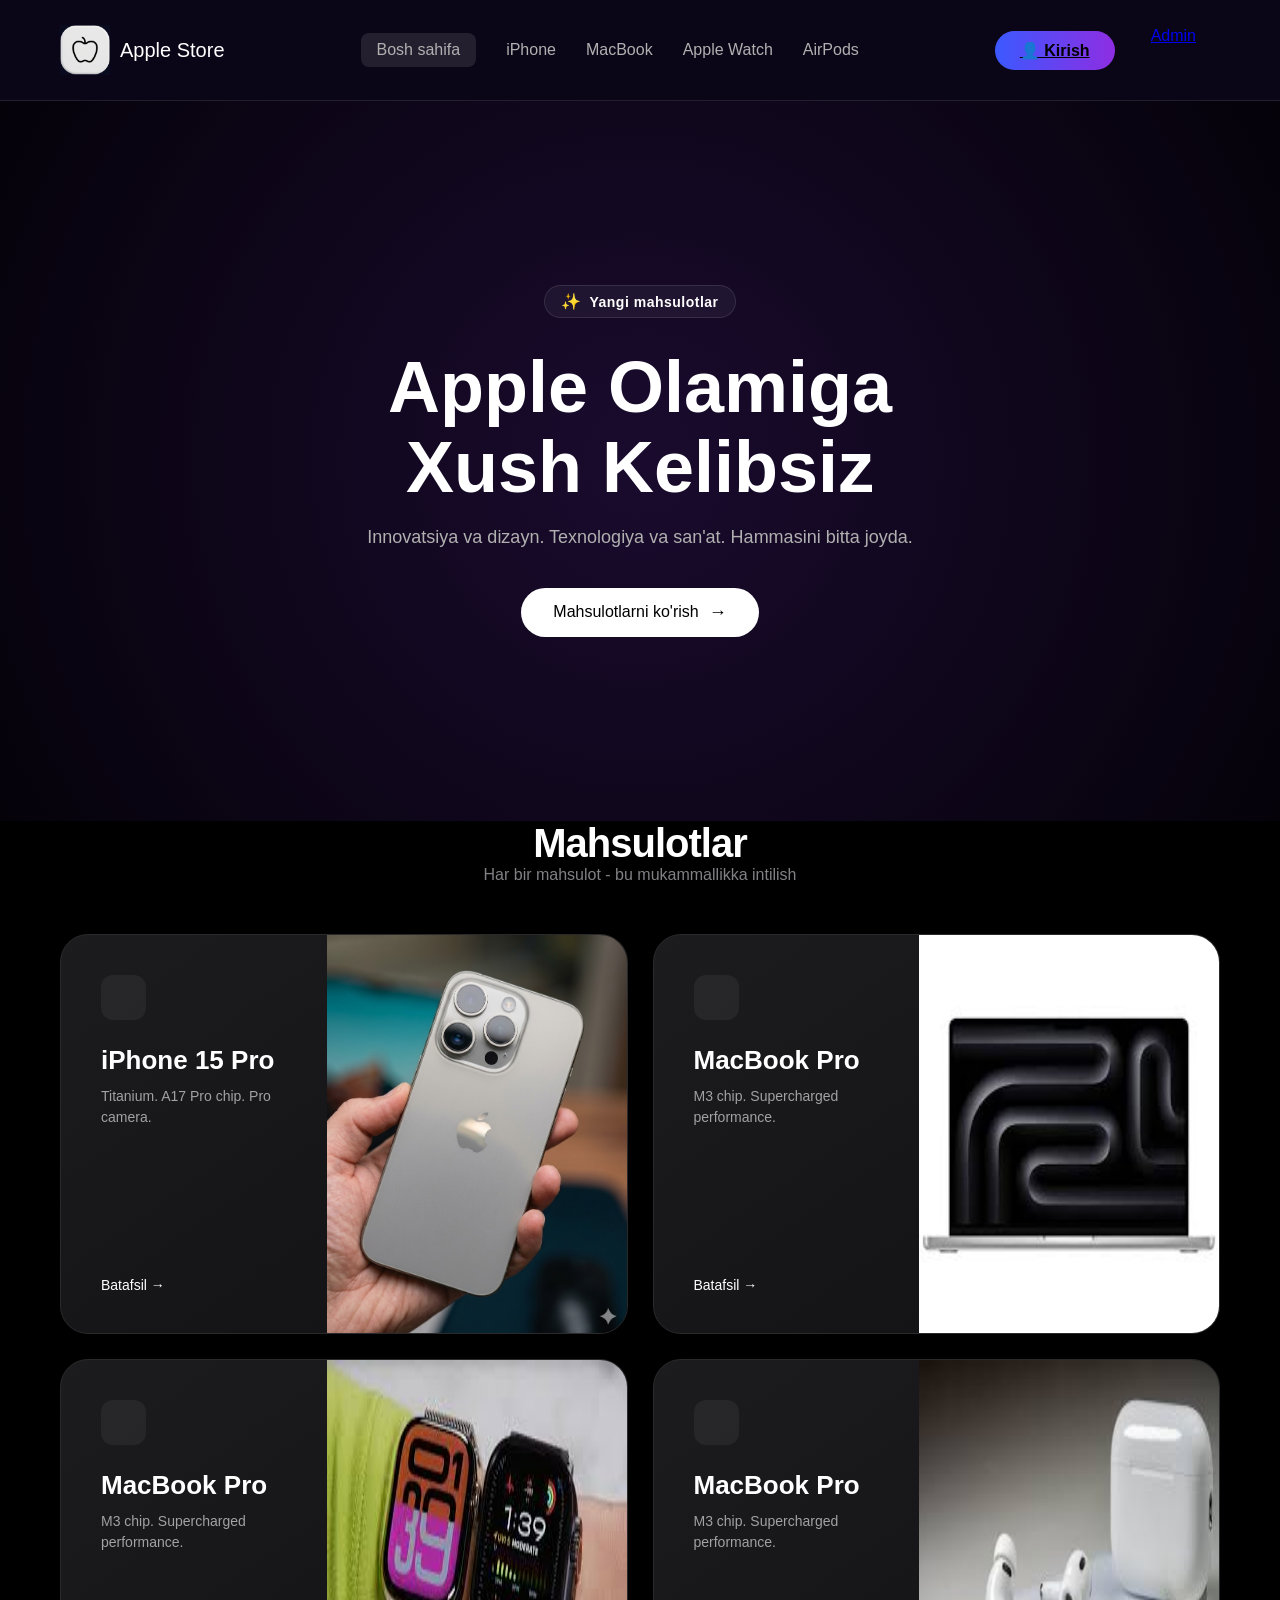
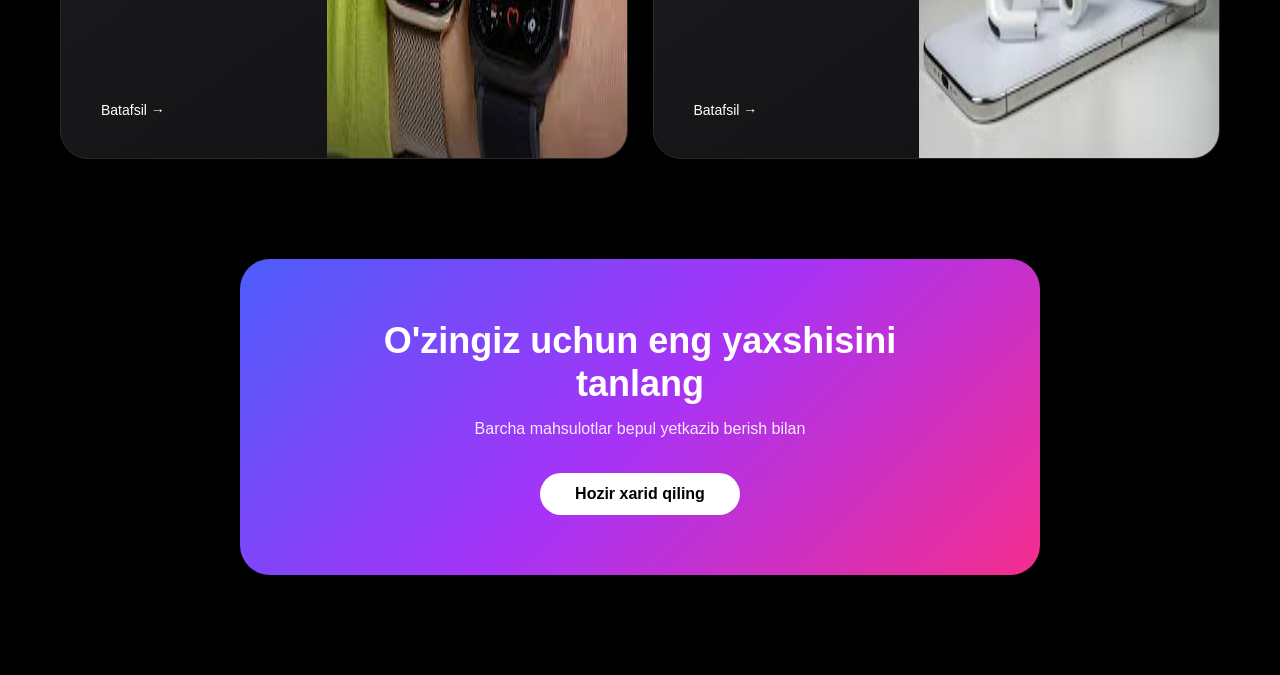
==== commit b8ddacf2: "part" ====
--- a/index.html
+++ b/index.html
@@ -151,619 +151,6 @@
 
 
 
-<section class="section section-product-viewer theme-dark background-alt no-pad-top staggered-end" data-anim-scroll-group="Product Viewer" data-deep-link="product-viewer" data-theme-changer="dark" data-analytics-section-engagement="name:product viewer" data-component-list="StaggeredFadeIn">
-			<div class="viewport-content">
-				<header class="section-header row">
-					<h2 class="section-header-headline typography-section-header-headline" data-staggered-item="" style="">Take a closer look.</h2>
-					<div class="section-header-cta-list-wrapper">
-						<ul class="section-header-cta-list typography-section-header-link column">
-							<li class="section-header-cta-item section-header-cta-item-view-in-your-space" data-staggered-item="" style="">
-								<span class="ar-link typography-tout-reduced section-header-cta-link"><a class="icon icon-arkit icon-after" rel="ar" href="/105/media/us/macbook-pro/2025/785e1bc4-d1bd-4cf4-b1b3-94b9411c9e74/ar/macbook-pro-14-in-space-black-variant.usdz" data-analytics-title="view macbook pro in your space" data-analytics-click="prop3:view macbook pro in your space" aria-label="View in your space, MacBook Pro" data-analytics-intrapage-link="">
-                              <img>
-                              <span>View in your space</span></a>
-								</span>
-							</li>
-						</ul>
-					</div>
-				</header>
-			</div>
-			<div class="product-viewer-wrapper">
-				<div class="product-viewer-component" data-component-list="ProductViewerCore ProductViewer ProductViewerSmall" data-mode="2d" role="region" tabindex="0" aria-label="MacBook Pro product viewer" style="--clip-path-progress: 0; overflow: hidden;">
-					<div class="product-viewer-container" aria-hidden="true">
-						<div class="product-viewer gallery" aria-hidden="true" style="pointer-events: auto; visibility: visible; display: grid; opacity: 1;">
-							<div class="product-viewer-media pin-left small-pin-center">
-								<div class="inline-media-component-container with-media-ui-button ready fallback">
-									<div class="video-wrapper" data-video-id="landing-mac-video" data-component-list="InlineMediaDefault" tabindex="-1">
-										<div class="video-element-stack">
-											<video id="landing-mac-video" preload="none" muted="" playsinline="" data-inline-media="" data-inline-media-basepath="/105/media/us/macbook-pro/2025/785e1bc4-d1bd-4cf4-b1b3-94b9411c9e74/anim/pv-hero/" data-inline-media-retina-disabled="{&quot;breakpoints&quot;:&quot;medium,large,xlarge&quot;}" data-inline-media-play-keyframe="{&quot;start&quot;: &quot;a0t - 60vh&quot;, &quot;end&quot;: &quot;a0b&quot;, &quot;anchors&quot;: [&quot;.product-viewer-component&quot;]}" data-inline-media-load-keyframe="{&quot;start&quot;: &quot;a0t - 150vh&quot;, &quot;end&quot;: &quot;a0b + 150vh&quot;, &quot;anchors&quot;: [&quot;.product-viewer-component&quot;]}" data-inline-media-reset-on-exit="true" data-inline-media-plugins="ReplayOnlyAX,UnloadVideo,AnimLoad,AnimPlay,ViewportSourceOnce" src="" class="play-initiated"></video>
-											<picture id="overview-product-viewer-pv-hero-endframe-1" class="overview-product-viewer-pv-hero-endframe end-frame loaded" data-lazy="" data-download-area-keyframe="{&quot;start&quot;:&quot;a0t - 100vh&quot;,&quot;end&quot;:&quot;a0b + 100vh&quot;,&quot;anchors&quot;:[&quot;.product-viewer-component&quot;]}" data-picture-loaded="">
-												
-												<source srcset="/v/macbook-pro/ax/images/overview/product-viewer/pv_hero_endframe__gc89p7dw1syi_large.jpg, /v/macbook-pro/ax/images/overview/product-viewer/pv_hero_endframe__gc89p7dw1syi_large_2x.jpg 2x" media="(min-width:0px)"><img src="/v/macbook-pro/ax/images/overview/product-viewer/pv_hero_endframe__gc89p7dw1syi_large.jpg" onload="window.__lp?.(event)" alt="">
-											</picture>
-											<noscript>
-                                    	<picture class="overview-product-viewer-pv-hero-endframe end-frame">
-                                    		<source srcset="/v/macbook-pro/ax/images/overview/product-viewer/pv_hero_endframe__gc89p7dw1syi_small.jpg, /v/macbook-pro/ax/images/overview/product-viewer/pv_hero_endframe__gc89p7dw1syi_small_2x.jpg 2x" media="(max-width:734px)" /><source srcset="/v/macbook-pro/ax/images/overview/product-viewer/pv_hero_endframe__gc89p7dw1syi_medium.jpg, /v/macbook-pro/ax/images/overview/product-viewer/pv_hero_endframe__gc89p7dw1syi_medium_2x.jpg 2x" media="(max-width:1068px)" /><source srcset="/v/macbook-pro/ax/images/overview/product-viewer/pv_hero_endframe__gc89p7dw1syi_large.jpg, /v/macbook-pro/ax/images/overview/product-viewer/pv_hero_endframe__gc89p7dw1syi_large_2x.jpg 2x" media="(min-width:0px)" />
-                                    		<img src="/v/macbook-pro/ax/images/overview/product-viewer/pv_hero_endframe__gc89p7dw1syi_large.jpg" alt >
-                                    	</picture>
-                                    </noscript>
-											<picture id="overview-product-viewer-pv-hero-startframe-1" class="overview-product-viewer-pv-hero-startframe start-frame loaded" data-lazy="" data-download-area-keyframe="{&quot;start&quot;:&quot;a0t - 100vh&quot;,&quot;end&quot;:&quot;a0b + 100vh&quot;,&quot;anchors&quot;:[&quot;.product-viewer-component&quot;]}" data-picture-loaded="">
-												
-												<source srcset="/v/macbook-pro/ax/images/overview/product-viewer/pv_hero_startframe__edowrcgd860y_large.jpg, /v/macbook-pro/ax/images/overview/product-viewer/pv_hero_startframe__edowrcgd860y_large_2x.jpg 2x" media="(min-width:0px)"><img src="/v/macbook-pro/ax/images/overview/product-viewer/pv_hero_startframe__edowrcgd860y_large.jpg" onload="window.__lp?.(event)" alt="">
-											</picture>
-											<noscript>
-                                    	<picture class="overview-product-viewer-pv-hero-startframe start-frame">
-                                    		<source srcset="/v/macbook-pro/ax/images/overview/product-viewer/pv_hero_startframe__edowrcgd860y_small.jpg, /v/macbook-pro/ax/images/overview/product-viewer/pv_hero_startframe__edowrcgd860y_small_2x.jpg 2x" media="(max-width:734px)" /><source srcset="/v/macbook-pro/ax/images/overview/product-viewer/pv_hero_startframe__edowrcgd860y_medium.jpg, /v/macbook-pro/ax/images/overview/product-viewer/pv_hero_startframe__edowrcgd860y_medium_2x.jpg 2x" media="(max-width:1068px)" /><source srcset="/v/macbook-pro/ax/images/overview/product-viewer/pv_hero_startframe__edowrcgd860y_large.jpg, /v/macbook-pro/ax/images/overview/product-viewer/pv_hero_startframe__edowrcgd860y_large_2x.jpg 2x" media="(min-width:0px)" />
-                                    		<img src="/v/macbook-pro/ax/images/overview/product-viewer/pv_hero_startframe__edowrcgd860y_large.jpg" alt >
-                                    	</picture>
-                                    </noscript>
-										</div>
-										<picture id="overview-product-viewer-pv-hero-endframe-2" class="overview-product-viewer-pv-hero-endframe fallback-frame loaded" data-lazy="" data-download-area-keyframe="{&quot;start&quot;:&quot;a0t - 100vh&quot;,&quot;end&quot;:&quot;a0b + 100vh&quot;,&quot;anchors&quot;:[&quot;.product-viewer-component&quot;]}" data-picture-loaded="">
-											
-											<source srcset="/v/macbook-pro/ax/images/overview/product-viewer/pv_hero_endframe__gc89p7dw1syi_small.jpg, /v/macbook-pro/ax/images/overview/product-viewer/pv_hero_endframe__gc89p7dw1syi_small_2x.jpg 2x" media="(max-width:734px)"><source srcset="/v/macbook-pro/ax/images/overview/product-viewer/pv_hero_endframe__gc89p7dw1syi_medium.jpg, /v/macbook-pro/ax/images/overview/product-viewer/pv_hero_endframe__gc89p7dw1syi_medium_2x.jpg 2x" media="(max-width:1068px)"><source srcset="/v/macbook-pro/ax/images/overview/product-viewer/pv_hero_endframe__gc89p7dw1syi_large.jpg, /v/macbook-pro/ax/images/overview/product-viewer/pv_hero_endframe__gc89p7dw1syi_large_2x.jpg 2x" media="(min-width:0px)"><img src="/v/macbook-pro/ax/images/overview/product-viewer/pv_hero_endframe__gc89p7dw1syi_large.jpg" onload="window.__lp?.(event)" alt="">
-										</picture>
-										<noscript>
-                                    	<picture class="overview-product-viewer-pv-hero-endframe fallback-frame">
-                                    		<source srcset="/v/macbook-pro/ax/images/overview/product-viewer/pv_hero_endframe__gc89p7dw1syi_small.jpg, /v/macbook-pro/ax/images/overview/product-viewer/pv_hero_endframe__gc89p7dw1syi_small_2x.jpg 2x" media="(max-width:734px)" /><source srcset="/v/macbook-pro/ax/images/overview/product-viewer/pv_hero_endframe__gc89p7dw1syi_medium.jpg, /v/macbook-pro/ax/images/overview/product-viewer/pv_hero_endframe__gc89p7dw1syi_medium_2x.jpg 2x" media="(max-width:1068px)" /><source srcset="/v/macbook-pro/ax/images/overview/product-viewer/pv_hero_endframe__gc89p7dw1syi_large.jpg, /v/macbook-pro/ax/images/overview/product-viewer/pv_hero_endframe__gc89p7dw1syi_large_2x.jpg 2x" media="(min-width:0px)" />
-                                    		<img src="/v/macbook-pro/ax/images/overview/product-viewer/pv_hero_endframe__gc89p7dw1syi_large.jpg" alt >
-                                    	</picture>
-                                    </noscript>
-									</div>
-								</div>
-							</div>
-						</div>
-						<div class="product-viewer-media-gallery" aria-hidden="true">
-							<div class="product-viewer-media tour-video tour-sizes pin-left medium-pin-center" style="pointer-events: none; opacity: 0;">
-								<div class="inline-media-component-container with-media-ui-button ready fallback">
-									<div class="video-wrapper" data-video-id="product-viewer-sizes" data-component-list="ProductViewerMediaDefault" tabindex="-1">
-										<div class="video-element-stack">
-											<video id="product-viewer-sizes" preload="none" muted="" playsinline="" data-inline-media="" data-inline-media-basepath="/105/media/us/macbook-pro/2025/785e1bc4-d1bd-4cf4-b1b3-94b9411c9e74/anim/pv-sizes/" data-inline-media-retina-disabled="{&quot;breakpoints&quot;:&quot;medium,large,xlarge&quot;}" data-inline-media-load-keyframe="{&quot;start&quot;: &quot;a0t - 150vh&quot;, &quot;end&quot;: &quot;a0b + 150vh&quot;, &quot;anchors&quot;: [&quot;.product-viewer-component&quot;]}" data-inline-media-play-keyframe="{&quot;start&quot;: &quot;a0t - 100vh&quot;, &quot;end&quot;: &quot;a0b + 100vh&quot;, &quot;anchors&quot;: [&quot;.product-viewer-component&quot;]}" data-inline-media-plugins="ReplayOnlyAX,UnloadVideo,AnimLoad,ViewportSourceOnce" src=""></video>
-											<picture id="overview-product-viewer-pv-sizes-endframe-1" class="overview-product-viewer-pv-sizes-endframe end-frame loaded" data-lazy="" data-download-area-keyframe="{&quot;start&quot;:&quot;a0t - 100vh&quot;,&quot;end&quot;:&quot;a0b + 100vh&quot;,&quot;anchors&quot;:[&quot;.product-viewer-component&quot;]}" data-picture-loaded="">
-												
-												<source srcset="/v/macbook-pro/ax/images/overview/product-viewer/pv_sizes_endframe__eydbew72wkom_large.jpg, /v/macbook-pro/ax/images/overview/product-viewer/pv_sizes_endframe__eydbew72wkom_large_2x.jpg 2x" media="(min-width:0px)"><img src="/v/macbook-pro/ax/images/overview/product-viewer/pv_sizes_endframe__eydbew72wkom_large.jpg" onload="window.__lp?.(event)" alt="">
-											</picture>
-											<noscript>
-                                        	<picture class="overview-product-viewer-pv-sizes-endframe end-frame">
-                                        		<source srcset="/v/macbook-pro/ax/images/overview/product-viewer/pv_sizes_endframe__eydbew72wkom_small.jpg, /v/macbook-pro/ax/images/overview/product-viewer/pv_sizes_endframe__eydbew72wkom_small_2x.jpg 2x" media="(max-width:734px)" /><source srcset="/v/macbook-pro/ax/images/overview/product-viewer/pv_sizes_endframe__eydbew72wkom_medium.jpg, /v/macbook-pro/ax/images/overview/product-viewer/pv_sizes_endframe__eydbew72wkom_medium_2x.jpg 2x" media="(max-width:1068px)" /><source srcset="/v/macbook-pro/ax/images/overview/product-viewer/pv_sizes_endframe__eydbew72wkom_large.jpg, /v/macbook-pro/ax/images/overview/product-viewer/pv_sizes_endframe__eydbew72wkom_large_2x.jpg 2x" media="(min-width:0px)" />
-                                        		<img src="/v/macbook-pro/ax/images/overview/product-viewer/pv_sizes_endframe__eydbew72wkom_large.jpg" alt >
-                                        	</picture>
-                                        </noscript>
-											<picture id="overview-product-viewer-pv-sizes-startframe-1" class="overview-product-viewer-pv-sizes-startframe start-frame loaded" data-lazy="" data-download-area-keyframe="{&quot;start&quot;:&quot;a0t - 100vh&quot;,&quot;end&quot;:&quot;a0b + 100vh&quot;,&quot;anchors&quot;:[&quot;.product-viewer-component&quot;]}" data-picture-loaded="">
-												
-												<source srcset="/v/macbook-pro/ax/images/overview/product-viewer/pv_sizes_startframe__frjeunw0swy2_large.jpg, /v/macbook-pro/ax/images/overview/product-viewer/pv_sizes_startframe__frjeunw0swy2_large_2x.jpg 2x" media="(min-width:0px)"><img src="/v/macbook-pro/ax/images/overview/product-viewer/pv_sizes_startframe__frjeunw0swy2_large.jpg" onload="window.__lp?.(event)" alt="">
-											</picture>
-											<noscript>
-                                        	<picture class="overview-product-viewer-pv-sizes-startframe start-frame">
-                                        		<source srcset="/v/macbook-pro/ax/images/overview/product-viewer/pv_sizes_startframe__frjeunw0swy2_small.jpg, /v/macbook-pro/ax/images/overview/product-viewer/pv_sizes_startframe__frjeunw0swy2_small_2x.jpg 2x" media="(max-width:734px)" /><source srcset="/v/macbook-pro/ax/images/overview/product-viewer/pv_sizes_startframe__frjeunw0swy2_medium.jpg, /v/macbook-pro/ax/images/overview/product-viewer/pv_sizes_startframe__frjeunw0swy2_medium_2x.jpg 2x" media="(max-width:1068px)" /><source srcset="/v/macbook-pro/ax/images/overview/product-viewer/pv_sizes_startframe__frjeunw0swy2_large.jpg, /v/macbook-pro/ax/images/overview/product-viewer/pv_sizes_startframe__frjeunw0swy2_large_2x.jpg 2x" media="(min-width:0px)" />
-                                        		<img src="/v/macbook-pro/ax/images/overview/product-viewer/pv_sizes_startframe__frjeunw0swy2_large.jpg" alt >
-                                        	</picture>
-                                        </noscript>
-										</div>
-										<picture id="overview-product-viewer-pv-sizes-endframe-2" class="overview-product-viewer-pv-sizes-endframe fallback-frame loaded" data-lazy="" data-download-area-keyframe="{&quot;start&quot;:&quot;a0t - 100vh&quot;,&quot;end&quot;:&quot;a0b + 100vh&quot;,&quot;anchors&quot;:[&quot;.product-viewer-component&quot;]}" data-picture-loaded="">
-											
-											<source srcset="/v/macbook-pro/ax/images/overview/product-viewer/pv_sizes_endframe__eydbew72wkom_small.jpg, /v/macbook-pro/ax/images/overview/product-viewer/pv_sizes_endframe__eydbew72wkom_small_2x.jpg 2x" media="(max-width:734px)"><source srcset="/v/macbook-pro/ax/images/overview/product-viewer/pv_sizes_endframe__eydbew72wkom_medium.jpg, /v/macbook-pro/ax/images/overview/product-viewer/pv_sizes_endframe__eydbew72wkom_medium_2x.jpg 2x" media="(max-width:1068px)"><source srcset="/v/macbook-pro/ax/images/overview/product-viewer/pv_sizes_endframe__eydbew72wkom_large.jpg, /v/macbook-pro/ax/images/overview/product-viewer/pv_sizes_endframe__eydbew72wkom_large_2x.jpg 2x" media="(min-width:0px)"><img src="/v/macbook-pro/ax/images/overview/product-viewer/pv_sizes_endframe__eydbew72wkom_large.jpg" onload="window.__lp?.(event)" alt="">
-										</picture>
-										<noscript>
-                                        	<picture class="overview-product-viewer-pv-sizes-endframe fallback-frame">
-                                        		<source srcset="/v/macbook-pro/ax/images/overview/product-viewer/pv_sizes_endframe__eydbew72wkom_small.jpg, /v/macbook-pro/ax/images/overview/product-viewer/pv_sizes_endframe__eydbew72wkom_small_2x.jpg 2x" media="(max-width:734px)" /><source srcset="/v/macbook-pro/ax/images/overview/product-viewer/pv_sizes_endframe__eydbew72wkom_medium.jpg, /v/macbook-pro/ax/images/overview/product-viewer/pv_sizes_endframe__eydbew72wkom_medium_2x.jpg 2x" media="(max-width:1068px)" /><source srcset="/v/macbook-pro/ax/images/overview/product-viewer/pv_sizes_endframe__eydbew72wkom_large.jpg, /v/macbook-pro/ax/images/overview/product-viewer/pv_sizes_endframe__eydbew72wkom_large_2x.jpg 2x" media="(min-width:0px)" />
-                                        		<img src="/v/macbook-pro/ax/images/overview/product-viewer/pv_sizes_endframe__eydbew72wkom_large.jpg" alt >
-                                        	</picture>
-                                        </noscript>
-									</div>
-								</div>
-							</div>
-							<div class="colornav-gallery product-viewer-media tour-colornav-gallery pin-center" aria-hidden="true" data-component-list="ProductViewerColorNavGallery" tabindex="-1" style="pointer-events: none; opacity: 0;">
-								<div class="item-container">
-									<div id="product-viewer-macbook-pro-gallery-item-1" class="gallery-item gallery-item-1" style="z-index: 2; opacity: 1; transform: translate(0px, 0px);">
-										<picture id="overview-product-viewer-pv-colors-spaceblack-1" class="overview-product-viewer-pv-colors-spaceblack gallery-image gallery-image-space-black loaded" data-lazy="" data-download-area-keyframe="{&quot;start&quot;: &quot;a0t - 100vh&quot;, &quot;end&quot;: &quot;a0b + 100vh&quot;, &quot;anchors&quot;: [&quot;.product-viewer-component&quot;]}" data-picture-loaded="">
-											
-											<source srcset="/v/macbook-pro/ax/images/overview/product-viewer/pv_colors_spaceblack__dwfpyrbaf4cy_small.jpg, /v/macbook-pro/ax/images/overview/product-viewer/pv_colors_spaceblack__dwfpyrbaf4cy_small_2x.jpg 2x" media="(max-width:734px)"><source srcset="/v/macbook-pro/ax/images/overview/product-viewer/pv_colors_spaceblack__dwfpyrbaf4cy_medium.jpg, /v/macbook-pro/ax/images/overview/product-viewer/pv_colors_spaceblack__dwfpyrbaf4cy_medium_2x.jpg 2x" media="(max-width:1068px)"><source srcset="/v/macbook-pro/ax/images/overview/product-viewer/pv_colors_spaceblack__dwfpyrbaf4cy_large.jpg, /v/macbook-pro/ax/images/overview/product-viewer/pv_colors_spaceblack__dwfpyrbaf4cy_large_2x.jpg 2x" media="(min-width:0px)"><img src="/v/macbook-pro/ax/images/overview/product-viewer/pv_colors_spaceblack__dwfpyrbaf4cy_large.jpg" onload="window.__lp?.(event)" alt="">
-										</picture>
-										<noscript>
-                                	<picture class="overview-product-viewer-pv-colors-spaceblack gallery-image gallery-image-space-black">
-                                		<source srcset="/v/macbook-pro/ax/images/overview/product-viewer/pv_colors_spaceblack__dwfpyrbaf4cy_small.jpg, /v/macbook-pro/ax/images/overview/product-viewer/pv_colors_spaceblack__dwfpyrbaf4cy_small_2x.jpg 2x" media="(max-width:734px)" /><source srcset="/v/macbook-pro/ax/images/overview/product-viewer/pv_colors_spaceblack__dwfpyrbaf4cy_medium.jpg, /v/macbook-pro/ax/images/overview/product-viewer/pv_colors_spaceblack__dwfpyrbaf4cy_medium_2x.jpg 2x" media="(max-width:1068px)" /><source srcset="/v/macbook-pro/ax/images/overview/product-viewer/pv_colors_spaceblack__dwfpyrbaf4cy_large.jpg, /v/macbook-pro/ax/images/overview/product-viewer/pv_colors_spaceblack__dwfpyrbaf4cy_large_2x.jpg 2x" media="(min-width:0px)" />
-                                		<img src="/v/macbook-pro/ax/images/overview/product-viewer/pv_colors_spaceblack__dwfpyrbaf4cy_large.jpg" alt >
-                                	</picture>
-                                </noscript>
-									</div>
-									<div id="product-viewer-macbook-pro-gallery-item-2" class="gallery-item gallery-item-2 should-hide" data-original-aria-hidden="" aria-hidden="true" style="z-index: 0; opacity: 1; transform: translate(0px, 0px);">
-										<picture id="overview-product-viewer-pv-colors-silver-1" class="overview-product-viewer-pv-colors-silver gallery-image gallery-image-silver loaded" data-lazy="" data-download-area-keyframe="{&quot;start&quot;: &quot;a0t - 100vh&quot;, &quot;end&quot;: &quot;a0b + 100vh&quot;, &quot;anchors&quot;: [&quot;.product-viewer-component&quot;]}" data-picture-loaded="">
-											
-											<source srcset="/v/macbook-pro/ax/images/overview/product-viewer/pv_colors_silver__doa20s4tupaq_small.jpg, /v/macbook-pro/ax/images/overview/product-viewer/pv_colors_silver__doa20s4tupaq_small_2x.jpg 2x" media="(max-width:734px)"><source srcset="/v/macbook-pro/ax/images/overview/product-viewer/pv_colors_silver__doa20s4tupaq_medium.jpg, /v/macbook-pro/ax/images/overview/product-viewer/pv_colors_silver__doa20s4tupaq_medium_2x.jpg 2x" media="(max-width:1068px)"><source srcset="/v/macbook-pro/ax/images/overview/product-viewer/pv_colors_silver__doa20s4tupaq_large.jpg, /v/macbook-pro/ax/images/overview/product-viewer/pv_colors_silver__doa20s4tupaq_large_2x.jpg 2x" media="(min-width:0px)"><img src="/v/macbook-pro/ax/images/overview/product-viewer/pv_colors_silver__doa20s4tupaq_large.jpg" onload="window.__lp?.(event)" alt="">
-										</picture>
-										<noscript>
-                                	<picture class="overview-product-viewer-pv-colors-silver gallery-image gallery-image-silver">
-                                		<source srcset="/v/macbook-pro/ax/images/overview/product-viewer/pv_colors_silver__doa20s4tupaq_small.jpg, /v/macbook-pro/ax/images/overview/product-viewer/pv_colors_silver__doa20s4tupaq_small_2x.jpg 2x" media="(max-width:734px)" /><source srcset="/v/macbook-pro/ax/images/overview/product-viewer/pv_colors_silver__doa20s4tupaq_medium.jpg, /v/macbook-pro/ax/images/overview/product-viewer/pv_colors_silver__doa20s4tupaq_medium_2x.jpg 2x" media="(max-width:1068px)" /><source srcset="/v/macbook-pro/ax/images/overview/product-viewer/pv_colors_silver__doa20s4tupaq_large.jpg, /v/macbook-pro/ax/images/overview/product-viewer/pv_colors_silver__doa20s4tupaq_large_2x.jpg 2x" media="(min-width:0px)" />
-                                		<img src="/v/macbook-pro/ax/images/overview/product-viewer/pv_colors_silver__doa20s4tupaq_large.jpg" alt >
-                                	</picture>
-                                </noscript>
-									</div>
-								</div>
-							</div>
-							<div class="product-viewer-media tour-image tour-display pin-center">
-								<picture id="overview-product-viewer-pv-display-1" class="overview-product-viewer-pv-display loaded" data-lazy="" data-download-area-keyframe="{&quot;start&quot;: &quot;a0t - 100vh&quot;, &quot;end&quot;: &quot;a0b + 100vh&quot;, &quot;anchors&quot;: [&quot;.product-viewer-component&quot;]}" data-picture-loaded="">
-									
-									<source srcset="/v/macbook-pro/ax/images/overview/product-viewer/pv_display__fv0jzlzaak2u_small.jpg, /v/macbook-pro/ax/images/overview/product-viewer/pv_display__fv0jzlzaak2u_small_2x.jpg 2x" media="(max-width:734px)"><source srcset="/v/macbook-pro/ax/images/overview/product-viewer/pv_display__fv0jzlzaak2u_medium.jpg, /v/macbook-pro/ax/images/overview/product-viewer/pv_display__fv0jzlzaak2u_medium_2x.jpg 2x" media="(max-width:1068px)"><source srcset="/v/macbook-pro/ax/images/overview/product-viewer/pv_display__fv0jzlzaak2u_large.jpg, /v/macbook-pro/ax/images/overview/product-viewer/pv_display__fv0jzlzaak2u_large_2x.jpg 2x" media="(min-width:0px)"><img src="/v/macbook-pro/ax/images/overview/product-viewer/pv_display__fv0jzlzaak2u_large.jpg" onload="window.__lp?.(event)" alt="">
-								</picture>
-								<noscript>
-                  	<picture class="overview-product-viewer-pv-display">
-                  		<source srcset="/v/macbook-pro/ax/images/overview/product-viewer/pv_display__fv0jzlzaak2u_small.jpg, /v/macbook-pro/ax/images/overview/product-viewer/pv_display__fv0jzlzaak2u_small_2x.jpg 2x" media="(max-width:734px)" /><source srcset="/v/macbook-pro/ax/images/overview/product-viewer/pv_display__fv0jzlzaak2u_medium.jpg, /v/macbook-pro/ax/images/overview/product-viewer/pv_display__fv0jzlzaak2u_medium_2x.jpg 2x" media="(max-width:1068px)" /><source srcset="/v/macbook-pro/ax/images/overview/product-viewer/pv_display__fv0jzlzaak2u_large.jpg, /v/macbook-pro/ax/images/overview/product-viewer/pv_display__fv0jzlzaak2u_large_2x.jpg 2x" media="(min-width:0px)" />
-                  		<img src="/v/macbook-pro/ax/images/overview/product-viewer/pv_display__fv0jzlzaak2u_large.jpg" alt >
-                  	</picture>
-                  </noscript>
-							</div>
-							<div class="product-viewer-media tour-image tour-ports pin-center" style="">
-								<picture id="overview-product-viewer-pv-connectivity-1" class="overview-product-viewer-pv-connectivity loaded" data-lazy="" data-download-area-keyframe="{&quot;start&quot;: &quot;a0t - 100vh&quot;, &quot;end&quot;: &quot;a0b + 100vh&quot;, &quot;anchors&quot;: [&quot;.product-viewer-component&quot;]}" data-picture-loaded="">
-									
-									<source srcset="/v/macbook-pro/ax/images/overview/product-viewer/pv_connectivity__27f84rcgb42e_small.jpg, /v/macbook-pro/ax/images/overview/product-viewer/pv_connectivity__27f84rcgb42e_small_2x.jpg 2x" media="(max-width:734px)"><source srcset="/v/macbook-pro/ax/images/overview/product-viewer/pv_connectivity__27f84rcgb42e_medium.jpg, /v/macbook-pro/ax/images/overview/product-viewer/pv_connectivity__27f84rcgb42e_medium_2x.jpg 2x" media="(max-width:1068px)"><source srcset="/v/macbook-pro/ax/images/overview/product-viewer/pv_connectivity__27f84rcgb42e_large.jpg, /v/macbook-pro/ax/images/overview/product-viewer/pv_connectivity__27f84rcgb42e_large_2x.jpg 2x" media="(min-width:0px)"><img src="/v/macbook-pro/ax/images/overview/product-viewer/pv_connectivity__27f84rcgb42e_large.jpg" onload="window.__lp?.(event)" alt="">
-								</picture>
-								<noscript>
-                  	<picture class="overview-product-viewer-pv-connectivity">
-                  		<source srcset="/v/macbook-pro/ax/images/overview/product-viewer/pv_connectivity__27f84rcgb42e_small.jpg, /v/macbook-pro/ax/images/overview/product-viewer/pv_connectivity__27f84rcgb42e_small_2x.jpg 2x" media="(max-width:734px)" /><source srcset="/v/macbook-pro/ax/images/overview/product-viewer/pv_connectivity__27f84rcgb42e_medium.jpg, /v/macbook-pro/ax/images/overview/product-viewer/pv_connectivity__27f84rcgb42e_medium_2x.jpg 2x" media="(max-width:1068px)" /><source srcset="/v/macbook-pro/ax/images/overview/product-viewer/pv_connectivity__27f84rcgb42e_large.jpg, /v/macbook-pro/ax/images/overview/product-viewer/pv_connectivity__27f84rcgb42e_large_2x.jpg 2x" media="(min-width:0px)" />
-                  		<img src="/v/macbook-pro/ax/images/overview/product-viewer/pv_connectivity__27f84rcgb42e_large.jpg" alt >
-                  	</picture>
-                  </noscript>
-							</div>
-							<div class="product-viewer-media tour-video tour-camera pin-left" style="">
-								<div class="inline-media-component-container with-media-ui-button ready fallback">
-									<div class="video-wrapper" data-video-id="product-viewer-camera" data-component-list="ProductViewerMediaDefault" tabindex="-1">
-										<div class="video-element-stack">
-											<video id="product-viewer-camera" preload="none" muted="" playsinline="" data-inline-media="" data-inline-media-basepath="/105/media/us/macbook-pro/2025/785e1bc4-d1bd-4cf4-b1b3-94b9411c9e74/anim/pv-camera/" data-inline-media-retina-disabled="{&quot;breakpoints&quot;:&quot;medium,large,xlarge&quot;}" data-inline-media-load-keyframe="{&quot;start&quot;: &quot;a0t - 150vh&quot;, &quot;end&quot;: &quot;a0b + 150vh&quot;, &quot;anchors&quot;: [&quot;.product-viewer-component&quot;]}" data-inline-media-play-keyframe="{&quot;start&quot;: &quot;a0t - 100vh&quot;, &quot;end&quot;: &quot;a0b + 100vh&quot;, &quot;anchors&quot;: [&quot;.product-viewer-component&quot;]}" data-inline-media-plugins="ReplayOnlyAX,UnloadVideo,AnimLoad,ViewportSourceOnce" src=""></video>
-											<picture id="overview-product-viewer-pv-camera-endframe-1" class="overview-product-viewer-pv-camera-endframe end-frame loaded" data-lazy="" data-download-area-keyframe="{&quot;start&quot;:&quot;a0t - 100vh&quot;,&quot;end&quot;:&quot;a0b + 100vh&quot;,&quot;anchors&quot;:[&quot;.product-viewer-component&quot;]}" data-picture-loaded="">
-												
-												<source srcset="/v/macbook-pro/ax/images/overview/product-viewer/pv_camera_endframe__3d423kiwog2y_large.jpg, /v/macbook-pro/ax/images/overview/product-viewer/pv_camera_endframe__3d423kiwog2y_large_2x.jpg 2x" media="(min-width:0px)"><img src="/v/macbook-pro/ax/images/overview/product-viewer/pv_camera_endframe__3d423kiwog2y_large.jpg" onload="window.__lp?.(event)" alt="">
-											</picture>
-											<noscript>
-                                        	<picture class="overview-product-viewer-pv-camera-endframe end-frame">
-                                        		<source srcset="/v/macbook-pro/ax/images/overview/product-viewer/pv_camera_endframe__3d423kiwog2y_small.jpg, /v/macbook-pro/ax/images/overview/product-viewer/pv_camera_endframe__3d423kiwog2y_small_2x.jpg 2x" media="(max-width:734px)" /><source srcset="/v/macbook-pro/ax/images/overview/product-viewer/pv_camera_endframe__3d423kiwog2y_medium.jpg, /v/macbook-pro/ax/images/overview/product-viewer/pv_camera_endframe__3d423kiwog2y_medium_2x.jpg 2x" media="(max-width:1068px)" /><source srcset="/v/macbook-pro/ax/images/overview/product-viewer/pv_camera_endframe__3d423kiwog2y_large.jpg, /v/macbook-pro/ax/images/overview/product-viewer/pv_camera_endframe__3d423kiwog2y_large_2x.jpg 2x" media="(min-width:0px)" />
-                                        		<img src="/v/macbook-pro/ax/images/overview/product-viewer/pv_camera_endframe__3d423kiwog2y_large.jpg" alt >
-                                        	</picture>
-                                        </noscript>
-											<picture id="overview-product-viewer-pv-camera-startframe-1" class="overview-product-viewer-pv-camera-startframe start-frame loaded" data-lazy="" data-download-area-keyframe="{&quot;start&quot;:&quot;a0t - 100vh&quot;,&quot;end&quot;:&quot;a0b + 100vh&quot;,&quot;anchors&quot;:[&quot;.product-viewer-component&quot;]}" data-picture-loaded="">
-												
-												<source srcset="/v/macbook-pro/ax/images/overview/product-viewer/pv_camera_startframe__djso3ghzica6_large.jpg, /v/macbook-pro/ax/images/overview/product-viewer/pv_camera_startframe__djso3ghzica6_large_2x.jpg 2x" media="(min-width:0px)"><img src="/v/macbook-pro/ax/images/overview/product-viewer/pv_camera_startframe__djso3ghzica6_large.jpg" onload="window.__lp?.(event)" alt="">
-											</picture>
-											<noscript>
-                                        	<picture class="overview-product-viewer-pv-camera-startframe start-frame">
-                                        		<source srcset="/v/macbook-pro/ax/images/overview/product-viewer/pv_camera_startframe__djso3ghzica6_small.jpg, /v/macbook-pro/ax/images/overview/product-viewer/pv_camera_startframe__djso3ghzica6_small_2x.jpg 2x" media="(max-width:734px)" /><source srcset="/v/macbook-pro/ax/images/overview/product-viewer/pv_camera_startframe__djso3ghzica6_medium.jpg, /v/macbook-pro/ax/images/overview/product-viewer/pv_camera_startframe__djso3ghzica6_medium_2x.jpg 2x" media="(max-width:1068px)" /><source srcset="/v/macbook-pro/ax/images/overview/product-viewer/pv_camera_startframe__djso3ghzica6_large.jpg, /v/macbook-pro/ax/images/overview/product-viewer/pv_camera_startframe__djso3ghzica6_large_2x.jpg 2x" media="(min-width:0px)" />
-                                        		<img src="/v/macbook-pro/ax/images/overview/product-viewer/pv_camera_startframe__djso3ghzica6_large.jpg" alt >
-                                        	</picture>
-                                        </noscript>
-										</div>
-										<picture id="overview-product-viewer-pv-camera-endframe-2" class="overview-product-viewer-pv-camera-endframe fallback-frame loaded" data-lazy="" data-download-area-keyframe="{&quot;start&quot;:&quot;a0t - 100vh&quot;,&quot;end&quot;:&quot;a0b + 100vh&quot;,&quot;anchors&quot;:[&quot;.product-viewer-component&quot;]}" data-picture-loaded="">
-											
-											<source srcset="/v/macbook-pro/ax/images/overview/product-viewer/pv_camera_endframe__3d423kiwog2y_small.jpg, /v/macbook-pro/ax/images/overview/product-viewer/pv_camera_endframe__3d423kiwog2y_small_2x.jpg 2x" media="(max-width:734px)"><source srcset="/v/macbook-pro/ax/images/overview/product-viewer/pv_camera_endframe__3d423kiwog2y_medium.jpg, /v/macbook-pro/ax/images/overview/product-viewer/pv_camera_endframe__3d423kiwog2y_medium_2x.jpg 2x" media="(max-width:1068px)"><source srcset="/v/macbook-pro/ax/images/overview/product-viewer/pv_camera_endframe__3d423kiwog2y_large.jpg, /v/macbook-pro/ax/images/overview/product-viewer/pv_camera_endframe__3d423kiwog2y_large_2x.jpg 2x" media="(min-width:0px)"><img src="/v/macbook-pro/ax/images/overview/product-viewer/pv_camera_endframe__3d423kiwog2y_large.jpg" onload="window.__lp?.(event)" alt="">
-										</picture>
-										<noscript>
-                                        	<picture class="overview-product-viewer-pv-camera-endframe fallback-frame">
-                                        		<source srcset="/v/macbook-pro/ax/images/overview/product-viewer/pv_camera_endframe__3d423kiwog2y_small.jpg, /v/macbook-pro/ax/images/overview/product-viewer/pv_camera_endframe__3d423kiwog2y_small_2x.jpg 2x" media="(max-width:734px)" /><source srcset="/v/macbook-pro/ax/images/overview/product-viewer/pv_camera_endframe__3d423kiwog2y_medium.jpg, /v/macbook-pro/ax/images/overview/product-viewer/pv_camera_endframe__3d423kiwog2y_medium_2x.jpg 2x" media="(max-width:1068px)" /><source srcset="/v/macbook-pro/ax/images/overview/product-viewer/pv_camera_endframe__3d423kiwog2y_large.jpg, /v/macbook-pro/ax/images/overview/product-viewer/pv_camera_endframe__3d423kiwog2y_large_2x.jpg 2x" media="(min-width:0px)" />
-                                        		<img src="/v/macbook-pro/ax/images/overview/product-viewer/pv_camera_endframe__3d423kiwog2y_large.jpg" alt >
-                                        	</picture>
-                                        </noscript>
-									</div>
-								</div>
-							</div>
-							<div class="product-viewer-media tour-video tour-audio pin-left small-pin-center" style="">
-								<div class="inline-media-component-container with-media-ui-button ready fallback">
-									<div class="video-wrapper" data-video-id="product-viewer-audio" data-component-list="ProductViewerMediaDefault" tabindex="-1">
-										<div class="video-element-stack">
-											<video id="product-viewer-audio" preload="none" muted="" playsinline="" data-inline-media="" data-inline-media-basepath="/105/media/us/macbook-pro/2025/785e1bc4-d1bd-4cf4-b1b3-94b9411c9e74/anim/pv-audio/" data-inline-media-retina-disabled="{&quot;breakpoints&quot;:&quot;medium,large,xlarge&quot;}" data-inline-media-load-keyframe="{&quot;start&quot;: &quot;a0t - 150vh&quot;, &quot;end&quot;: &quot;a0b + 150vh&quot;, &quot;anchors&quot;: [&quot;.product-viewer-component&quot;]}" data-inline-media-play-keyframe="{&quot;start&quot;: &quot;a0t - 100vh&quot;, &quot;end&quot;: &quot;a0b + 100vh&quot;, &quot;anchors&quot;: [&quot;.product-viewer-component&quot;]}" data-inline-media-plugins="ReplayOnlyAX,UnloadVideo,AnimLoad,ViewportSourceOnce" src=""></video>
-											<picture id="overview-product-viewer-pv-audio-endframe-1" class="overview-product-viewer-pv-audio-endframe end-frame loaded" data-lazy="" data-download-area-keyframe="{&quot;start&quot;:&quot;a0t - 100vh&quot;,&quot;end&quot;:&quot;a0b + 100vh&quot;,&quot;anchors&quot;:[&quot;.product-viewer-component&quot;]}" data-picture-loaded="">
-												
-												<source srcset="/v/macbook-pro/ax/images/overview/product-viewer/pv_audio_endframe__ee95uehal7sm_large.jpg, /v/macbook-pro/ax/images/overview/product-viewer/pv_audio_endframe__ee95uehal7sm_large_2x.jpg 2x" media="(min-width:0px)"><img src="/v/macbook-pro/ax/images/overview/product-viewer/pv_audio_endframe__ee95uehal7sm_large.jpg" onload="window.__lp?.(event)" alt="">
-											</picture>
-											<noscript>
-                                        	<picture class="overview-product-viewer-pv-audio-endframe end-frame">
-                                        		<source srcset="/v/macbook-pro/ax/images/overview/product-viewer/pv_audio_endframe__ee95uehal7sm_small.jpg, /v/macbook-pro/ax/images/overview/product-viewer/pv_audio_endframe__ee95uehal7sm_small_2x.jpg 2x" media="(max-width:734px)" /><source srcset="/v/macbook-pro/ax/images/overview/product-viewer/pv_audio_endframe__ee95uehal7sm_medium.jpg, /v/macbook-pro/ax/images/overview/product-viewer/pv_audio_endframe__ee95uehal7sm_medium_2x.jpg 2x" media="(max-width:1068px)" /><source srcset="/v/macbook-pro/ax/images/overview/product-viewer/pv_audio_endframe__ee95uehal7sm_large.jpg, /v/macbook-pro/ax/images/overview/product-viewer/pv_audio_endframe__ee95uehal7sm_large_2x.jpg 2x" media="(min-width:0px)" />
-                                        		<img src="/v/macbook-pro/ax/images/overview/product-viewer/pv_audio_endframe__ee95uehal7sm_large.jpg" alt >
-                                        	</picture>
-                                        </noscript>
-											<picture id="overview-product-viewer-pv-audio-startframe-1" class="overview-product-viewer-pv-audio-startframe start-frame loaded" data-lazy="" data-download-area-keyframe="{&quot;start&quot;:&quot;a0t - 100vh&quot;,&quot;end&quot;:&quot;a0b + 100vh&quot;,&quot;anchors&quot;:[&quot;.product-viewer-component&quot;]}" data-picture-loaded="">
-												
-												<source srcset="/v/macbook-pro/ax/images/overview/product-viewer/pv_audio_startframe__fww1g0h7gn22_large.jpg, /v/macbook-pro/ax/images/overview/product-viewer/pv_audio_startframe__fww1g0h7gn22_large_2x.jpg 2x" media="(min-width:0px)"><img src="/v/macbook-pro/ax/images/overview/product-viewer/pv_audio_startframe__fww1g0h7gn22_large.jpg" onload="window.__lp?.(event)" alt="">
-											</picture>
-											<noscript>
-                                        	<picture class="overview-product-viewer-pv-audio-startframe start-frame">
-                                        		<source srcset="/v/macbook-pro/ax/images/overview/product-viewer/pv_audio_startframe__fww1g0h7gn22_small.jpg, /v/macbook-pro/ax/images/overview/product-viewer/pv_audio_startframe__fww1g0h7gn22_small_2x.jpg 2x" media="(max-width:734px)" /><source srcset="/v/macbook-pro/ax/images/overview/product-viewer/pv_audio_startframe__fww1g0h7gn22_medium.jpg, /v/macbook-pro/ax/images/overview/product-viewer/pv_audio_startframe__fww1g0h7gn22_medium_2x.jpg 2x" media="(max-width:1068px)" /><source srcset="/v/macbook-pro/ax/images/overview/product-viewer/pv_audio_startframe__fww1g0h7gn22_large.jpg, /v/macbook-pro/ax/images/overview/product-viewer/pv_audio_startframe__fww1g0h7gn22_large_2x.jpg 2x" media="(min-width:0px)" />
-                                        		<img src="/v/macbook-pro/ax/images/overview/product-viewer/pv_audio_startframe__fww1g0h7gn22_large.jpg" alt >
-                                        	</picture>
-                                        </noscript>
-										</div>
-										<picture id="overview-product-viewer-pv-audio-endframe-2" class="overview-product-viewer-pv-audio-endframe fallback-frame loaded" data-lazy="" data-download-area-keyframe="{&quot;start&quot;:&quot;a0t - 100vh&quot;,&quot;end&quot;:&quot;a0b + 100vh&quot;,&quot;anchors&quot;:[&quot;.product-viewer-component&quot;]}" data-picture-loaded="">
-											
-											<source srcset="/v/macbook-pro/ax/images/overview/product-viewer/pv_audio_endframe__ee95uehal7sm_small.jpg, /v/macbook-pro/ax/images/overview/product-viewer/pv_audio_endframe__ee95uehal7sm_small_2x.jpg 2x" media="(max-width:734px)"><source srcset="/v/macbook-pro/ax/images/overview/product-viewer/pv_audio_endframe__ee95uehal7sm_medium.jpg, /v/macbook-pro/ax/images/overview/product-viewer/pv_audio_endframe__ee95uehal7sm_medium_2x.jpg 2x" media="(max-width:1068px)"><source srcset="/v/macbook-pro/ax/images/overview/product-viewer/pv_audio_endframe__ee95uehal7sm_large.jpg, /v/macbook-pro/ax/images/overview/product-viewer/pv_audio_endframe__ee95uehal7sm_large_2x.jpg 2x" media="(min-width:0px)"><img src="/v/macbook-pro/ax/images/overview/product-viewer/pv_audio_endframe__ee95uehal7sm_large.jpg" onload="window.__lp?.(event)" alt="">
-										</picture>
-										<noscript>
-                                        	<picture class="overview-product-viewer-pv-audio-endframe fallback-frame">
-                                        		<source srcset="/v/macbook-pro/ax/images/overview/product-viewer/pv_audio_endframe__ee95uehal7sm_small.jpg, /v/macbook-pro/ax/images/overview/product-viewer/pv_audio_endframe__ee95uehal7sm_small_2x.jpg 2x" media="(max-width:734px)" /><source srcset="/v/macbook-pro/ax/images/overview/product-viewer/pv_audio_endframe__ee95uehal7sm_medium.jpg, /v/macbook-pro/ax/images/overview/product-viewer/pv_audio_endframe__ee95uehal7sm_medium_2x.jpg 2x" media="(max-width:1068px)" /><source srcset="/v/macbook-pro/ax/images/overview/product-viewer/pv_audio_endframe__ee95uehal7sm_large.jpg, /v/macbook-pro/ax/images/overview/product-viewer/pv_audio_endframe__ee95uehal7sm_large_2x.jpg 2x" media="(min-width:0px)" />
-                                        		<img src="/v/macbook-pro/ax/images/overview/product-viewer/pv_audio_endframe__ee95uehal7sm_large.jpg" alt >
-                                        	</picture>
-                                        </noscript>
-									</div>
-								</div>
-							</div>
-							<div class="product-viewer-media tour-image tour-durability pin-left small-pin-center" style="">
-								<picture id="overview-product-viewer-pv-durable-1" class="overview-product-viewer-pv-durable loaded" data-lazy="" data-download-area-keyframe="{&quot;start&quot;: &quot;a0t - 100vh&quot;, &quot;end&quot;: &quot;a0b + 100vh&quot;, &quot;anchors&quot;: [&quot;.product-viewer-component&quot;]}" data-picture-loaded="">
-									
-									<source srcset="/v/macbook-pro/ax/images/overview/product-viewer/pv_durable__ee5bejbfpis2_small.jpg, /v/macbook-pro/ax/images/overview/product-viewer/pv_durable__ee5bejbfpis2_small_2x.jpg 2x" media="(max-width:734px)"><source srcset="/v/macbook-pro/ax/images/overview/product-viewer/pv_durable__ee5bejbfpis2_medium.jpg, /v/macbook-pro/ax/images/overview/product-viewer/pv_durable__ee5bejbfpis2_medium_2x.jpg 2x" media="(max-width:1068px)"><source srcset="/v/macbook-pro/ax/images/overview/product-viewer/pv_durable__ee5bejbfpis2_large.jpg, /v/macbook-pro/ax/images/overview/product-viewer/pv_durable__ee5bejbfpis2_large_2x.jpg 2x" media="(min-width:0px)"><img src="/v/macbook-pro/ax/images/overview/product-viewer/pv_durable__ee5bejbfpis2_large.jpg" onload="window.__lp?.(event)" alt="">
-								</picture>
-								<noscript>
-                  	<picture class="overview-product-viewer-pv-durable">
-                  		<source srcset="/v/macbook-pro/ax/images/overview/product-viewer/pv_durable__ee5bejbfpis2_small.jpg, /v/macbook-pro/ax/images/overview/product-viewer/pv_durable__ee5bejbfpis2_small_2x.jpg 2x" media="(max-width:734px)" /><source srcset="/v/macbook-pro/ax/images/overview/product-viewer/pv_durable__ee5bejbfpis2_medium.jpg, /v/macbook-pro/ax/images/overview/product-viewer/pv_durable__ee5bejbfpis2_medium_2x.jpg 2x" media="(max-width:1068px)" /><source srcset="/v/macbook-pro/ax/images/overview/product-viewer/pv_durable__ee5bejbfpis2_large.jpg, /v/macbook-pro/ax/images/overview/product-viewer/pv_durable__ee5bejbfpis2_large_2x.jpg 2x" media="(min-width:0px)" />
-                  		<img src="/v/macbook-pro/ax/images/overview/product-viewer/pv_durable__ee5bejbfpis2_large.jpg" alt >
-                  	</picture>
-                  </noscript>
-							</div>
-						</div>
-					</div>
-					<div class="all-access-pass--product-viewer" style="--blur-amount: 20px; --max-card-height: 189.59375px;">
-						<div role="img" class="landing-element-accessibility-container" aria-label="Front view of slightly open MacBook Pro in space black" data-aria-label-fallback="Front view of slightly open MacBook Pro in space black"></div>
-						<div class="controls" style="transform: matrix(1, 0, 0, 1, 0, 0);">
-							<div class="intro-element" style=""></div>
-							<ul class="control-group">
-								<li class="control-item control-tour-sizes" data-index="0" data-mtype="video" data-aca-slide="sizes" style="width: 126.656px; height: 56px;">
-									<div class="control-item-bg-container">
-										<span class="control-item-bg" style="transform: matrix(1, 0, 0, 1, 0, 0); opacity: 1;"></span>
-									</div>
-									<button id="control-tour-sizes--button" class="control-item-open" aria-expanded="false" data-tour-media-id="sizes">
-                                      <span class="control-item-label typography-all-access-pass-pv-item-label" style="opacity: 1;"><svg class="plus-icon" version="1.1" width="24px" height="24px" viewBox="0 0 24 24" xmlns="http://www.w3.org/2000/svg">
-                          <circle cx="12" cy="12" r="11.3" style="stroke: var(--app-pv-icon-fill); fill: none;"></circle>
-                          <g transform="translate(7 7)" style="stroke: none; fill: var(--app-pv-icon-fill);">
-                            <path d="m9 4h-3v-3c0-0.553-0.447-1-1-1s-1 0.447-1 1v3h-3c-0.553 0-1 0.447-1 1s0.447 1 1 1h3v3c0 0.553 0.447 1 1 1s1-0.447 1-1v-3h3c0.553 0 1-0.447 1-1s-0.447-1-1-1"></path>
-                          </g>
-                      </svg>
-                       Sizes</span>
-                                    </button>
-									<div tabindex="-1" class="control-item-content" aria-hidden="true" aria-labelledby="control-tour-sizes--button" style="">
-										<div class="control-item-content-mask">
-											<div class="control-item-content-inner">
-												<p class="typography-all-access-pass-pv-item-body"><strong class="typography-all-access-pass-pv-item-title">Sizes.</strong> The 14-inch model is available with the M5, M5&nbsp;Pro, or M5&nbsp;Max chip. The 16‑inch model is available with the M5&nbsp;Pro or M5&nbsp;Max&nbsp;chip.</p>
-											</div>
-										</div>
-										<div class="control-item-accessibility-container" style="top: -148px;">
-											<div class="control-item-accessibility-image" role="img" aria-label="14-inch MacBook Pro in space black next to 16-inch MacBook Pro in silver" data-aria-label="Animation of a 14-inch MacBook Pro in space black next to 16-inch MacBook Pro in silver" data-aria-label-small="" data-aria-label-fallback="14-inch MacBook Pro in space black next to 16-inch MacBook Pro in silver"></div>
-										</div>
-										<div class="control-item-nav" style="">
-											<button aria-label="Previous feature, MacBook Pro product viewer" class="paddlenav-button paddlenav-prev" disabled="">
-                                            <span class="paddlenav-icon">
-                                                  <svg class="icon-control icon-control-chevronleft" xmlns="http://www.w3.org/2000/svg" viewBox="0 0 36 36">
-                                                      <path d="m20 25c-.3838 0-.7676-.1465-1.0605-.4395l-5.5-5.5c-.5859-.5854-.5859-1.5356 0-2.1211l5.5-5.5c.5859-.5859 1.5352-.5859 2.1211 0 .5859.5854.5859 1.5356 0 2.1211l-4.4395 4.4395 4.4395 4.4395c.5859.5854.5859 1.5356 0 2.1211-.293.293-.6768.4395-1.0605.4395z"></path>
-                                                  </svg>    </span>
-                                          </button>
-											<button aria-label="Next feature, MacBook Pro product viewer" class="paddlenav-button paddlenav-next">
-                                            <span class="paddlenav-icon">
-                                                  <svg class="icon-control icon-control-chevronright" xmlns="http://www.w3.org/2000/svg" viewBox="0 0 36 36">
-                                                      <path d="m22.5597 16.9375-5.5076-5.5c-.5854-.5854-1.5323-.5825-2.1157.0039-.5835.5869-.5815 1.5366.0039 2.1211l4.4438 4.4375-4.4438 4.4375c-.5854.5845-.5874 1.5342-.0039 2.1211.2922.2944.676.4414 1.0598.4414.3818 0 .7637-.1455 1.0559-.4375l5.5076-5.5c.2815-.2812.4403-.6636.4403-1.0625s-.1588-.7812-.4403-1.0625z"></path>
-                                                  </svg>    </span>
-                                          </button>
-										</div>
-									</div>
-								</li>
-								<li class="control-item control-color" data-index="1" data-type="color-selector" data-mtype="gallery" data-aca-slide="colors" style="width: 135.938px; height: 56px;">
-									<div class="control-item-bg-container">
-										<span class="control-item-bg" style="transform: matrix(1, 0, 0, 1, 0, 0); opacity: 1;"></span>
-									</div>
-									<button id="control-color--button" class="control-item-open" aria-expanded="false" data-tour-media-id="colornav-gallery">
-                                        <span class="control-item-label typography-all-access-pass-pv-item-label" style="opacity: 1;"><span class="control-color-active-swatch space-black colornav-swatch" aria-hidden="true" style="">Space&nbsp;Black</span><span class="control-color-active-label" style="transform: matrix(1, 0, 0, 1, 0, 0); opacity: 1;">Colors</span></span>
-                                  </button>
-									<div tabindex="-1" class="control-item-content" aria-hidden="true" aria-labelledby="control-color--button" style="">
-										<div class="control-item-content-mask">
-											<div class="control-item-content-inner">
-												<p class="typography-all-access-pass-pv-item-body"><strong class="typography-all-access-pass-pv-item-title">Colors.</strong> Available in two stunning finishes. MacBook&nbsp;Pro shown in&nbsp;<span class="control-color-current">Space&nbsp;Black</span>.</p>
-												<fieldset class="colornav colornav-reduced colornav-neutral">
-													<legend class="colornav-title">MacBook Pro Colors.</legend>
-													<ul class="colornav-items">
-														<li class="colornav-item" style="--color-index: 0">
-															<input type="radio" name="colornav-variant-default" class="colornav-value" id="colornav-value-space-black" value="space-black" data-label="Space&nbsp;Black" data-index="0" data-default-color="true" checked="" data-analytics-click="prop3:colornav select - space black" data-analytics-title="colornav select - space black" data-analytics-intrapage-link="">
-															<label for="colornav-value-space-black" class="colornav-link" aria-hidden="true">
-                                                      <span class="colornav-swatch colornav-swatch-space-black">
-                                                          <span class="colornav-label">Space&nbsp;Black</span>
-                                                      </span>
-                                                  </label>
-														</li>
-														<li class="colornav-item" style="--color-index: 1">
-															<input type="radio" name="colornav-variant-default" class="colornav-value" id="colornav-value-silver" value="silver" data-label="Silver" data-index="1" data-analytics-click="prop3:colornav select - silver" data-analytics-title="colornav select - silver" data-analytics-intrapage-link="">
-															<label for="colornav-value-silver" class="colornav-link" aria-hidden="true">
-                                                      <span class="colornav-swatch colornav-swatch-silver">
-                                                          <span class="colornav-label">Silver</span>
-                                                      </span>
-                                                  </label>
-														</li>
-													</ul>
-												</fieldset>
-											</div>
-										</div>
-										<div class="control-item-accessibility-container" style="top: -216px;">
-											<div class="control-item-accessibility-image" role="img" data-aria-map="{&quot;space-black&quot;: &quot;MacBook Pro shown in space black&quot;, &quot;silver&quot;: &quot;MacBook Pro shown in silver&quot;}" aria-label="MacBook Pro shown in space black" data-aria-label="MacBook Pro shown in space black" data-aria-label-small=""></div>
-										</div>
-										<div class="control-item-nav" style="">
-											<button aria-label="Previous feature, MacBook Pro product viewer" class="paddlenav-button paddlenav-prev">
-                                        <span class="paddlenav-icon">
-                                              <svg class="icon-control icon-control-chevronleft" xmlns="http://www.w3.org/2000/svg" viewBox="0 0 36 36">
-                                                  <path d="m20 25c-.3838 0-.7676-.1465-1.0605-.4395l-5.5-5.5c-.5859-.5854-.5859-1.5356 0-2.1211l5.5-5.5c.5859-.5859 1.5352-.5859 2.1211 0 .5859.5854.5859 1.5356 0 2.1211l-4.4395 4.4395 4.4395 4.4395c.5859.5854.5859 1.5356 0 2.1211-.293.293-.6768.4395-1.0605.4395z"></path>
-                                              </svg>    </span>
-                                      </button>
-											<button aria-label="Next feature, MacBook Pro product viewer" class="paddlenav-button paddlenav-next">
-                                        <span class="paddlenav-icon">
-                                              <svg class="icon-control icon-control-chevronright" xmlns="http://www.w3.org/2000/svg" viewBox="0 0 36 36">
-                                                  <path d="m22.5597 16.9375-5.5076-5.5c-.5854-.5854-1.5323-.5825-2.1157.0039-.5835.5869-.5815 1.5366.0039 2.1211l4.4438 4.4375-4.4438 4.4375c-.5854.5845-.5874 1.5342-.0039 2.1211.2922.2944.676.4414 1.0598.4414.3818 0 .7637-.1455 1.0559-.4375l5.5076-5.5c.2815-.2812.4403-.6636.4403-1.0625s-.1588-.7812-.4403-1.0625z"></path>
-                                              </svg>    </span>
-                                      </button>
-										</div>
-									</div>
-								</li>
-								<li class="control-item control-tour-display" data-index="2" data-mtype="image" data-aca-slide="display" style="width: 142.812px; height: 56px;">
-									<div class="control-item-bg-container">
-										<span class="control-item-bg" style="transform: matrix(1, 0, 0, 1, 0, 0); opacity: 1;"></span>
-									</div>
-									<button id="control-tour-display--button" class="control-item-open" aria-expanded="false" data-tour-media-id="display">
-                                      <span class="control-item-label typography-all-access-pass-pv-item-label" style="opacity: 1;"><svg class="plus-icon" version="1.1" width="24px" height="24px" viewBox="0 0 24 24" xmlns="http://www.w3.org/2000/svg">
-                          <circle cx="12" cy="12" r="11.3" style="stroke: var(--app-pv-icon-fill); fill: none;"></circle>
-                          <g transform="translate(7 7)" style="stroke: none; fill: var(--app-pv-icon-fill);">
-                            <path d="m9 4h-3v-3c0-0.553-0.447-1-1-1s-1 0.447-1 1v3h-3c-0.553 0-1 0.447-1 1s0.447 1 1 1h3v3c0 0.553 0.447 1 1 1s1-0.447 1-1v-3h3c0.553 0 1-0.447 1-1s-0.447-1-1-1"></path>
-                          </g>
-                      </svg>
-                       Display</span>
-                                    </button>
-									<div tabindex="-1" class="control-item-content" aria-hidden="true" aria-labelledby="control-tour-display--button" style="">
-										<div class="control-item-content-mask">
-											<div class="control-item-content-inner">
-												<p class="typography-all-access-pass-pv-item-body"><strong class="typography-all-access-pass-pv-item-title">Display.</strong> The brilliant Liquid&nbsp;Retina&nbsp;XDR&nbsp;display delivers 1600 nits peak HDR brightness<sup data-footnote="numbered-peak-hdr-brightness" class="footnote footnote-number"><a href="#footnote-5" aria-label="Footnote 2" data-modal-close="">2</a></sup> and a 1,000,000:1 contrast ratio. 4K videos and HDR photos look more true to life with deep blacks, bright highlights, and vibrant colors.</p>
-											</div>
-										</div>
-										<div class="control-item-accessibility-container" style="top: -284px;">
-											<div class="control-item-accessibility-image" role="img" aria-label="Screen on MacBook Pro of a colorful image of a person wearing sunglasses, showcasing the vibrant Liquid Retina XDR display" data-aria-label="Screen on MacBook Pro of a colorful image of a person wearing sunglasses, showcasing the vibrant Liquid Retina XDR display" data-aria-label-small=""></div>
-										</div>
-										<div class="control-item-nav" style="">
-											<button aria-label="Previous feature, MacBook Pro product viewer" class="paddlenav-button paddlenav-prev">
-                                            <span class="paddlenav-icon">
-                                                  <svg class="icon-control icon-control-chevronleft" xmlns="http://www.w3.org/2000/svg" viewBox="0 0 36 36">
-                                                      <path d="m20 25c-.3838 0-.7676-.1465-1.0605-.4395l-5.5-5.5c-.5859-.5854-.5859-1.5356 0-2.1211l5.5-5.5c.5859-.5859 1.5352-.5859 2.1211 0 .5859.5854.5859 1.5356 0 2.1211l-4.4395 4.4395 4.4395 4.4395c.5859.5854.5859 1.5356 0 2.1211-.293.293-.6768.4395-1.0605.4395z"></path>
-                                                  </svg>    </span>
-                                          </button>
-											<button aria-label="Next feature, MacBook Pro product viewer" class="paddlenav-button paddlenav-next">
-                                            <span class="paddlenav-icon">
-                                                  <svg class="icon-control icon-control-chevronright" xmlns="http://www.w3.org/2000/svg" viewBox="0 0 36 36">
-                                                      <path d="m22.5597 16.9375-5.5076-5.5c-.5854-.5854-1.5323-.5825-2.1157.0039-.5835.5869-.5815 1.5366.0039 2.1211l4.4438 4.4375-4.4438 4.4375c-.5854.5845-.5874 1.5342-.0039 2.1211.2922.2944.676.4414 1.0598.4414.3818 0 .7637-.1455 1.0559-.4375l5.5076-5.5c.2815-.2812.4403-.6636.4403-1.0625s-.1588-.7812-.4403-1.0625z"></path>
-                                                  </svg>    </span>
-                                          </button>
-										</div>
-									</div>
-								</li>
-								<li class="control-item" data-index="3" data-mtype="image" data-aca-slide="connectivity" style="width: 185.219px; height: 56px;">
-									<div class="control-item-bg-container" style="justify-content: flex-start;">
-										<span class="control-item-bg" style="opacity: 1;"></span>
-									</div>
-									<button id="--button" class="control-item-open" aria-expanded="false" data-tour-media-id="ports">
-                                      <span class="control-item-label typography-all-access-pass-pv-item-label" style="opacity: 1;"><svg class="plus-icon" version="1.1" width="24px" height="24px" viewBox="0 0 24 24" xmlns="http://www.w3.org/2000/svg">
-                          <circle cx="12" cy="12" r="11.3" style="stroke: var(--app-pv-icon-fill); fill: none;"></circle>
-                          <g transform="translate(7 7)" style="stroke: none; fill: var(--app-pv-icon-fill);">
-                            <path d="m9 4h-3v-3c0-0.553-0.447-1-1-1s-1 0.447-1 1v3h-3c-0.553 0-1 0.447-1 1s0.447 1 1 1h3v3c0 0.553 0.447 1 1 1s1-0.447 1-1v-3h3c0.553 0 1-0.447 1-1s-0.447-1-1-1"></path>
-                          </g>
-                      </svg>
-                       Connectivity</span>
-                                    </button>
-									<div tabindex="-1" class="control-item-content" aria-hidden="true" aria-labelledby="--button" style="">
-										<div class="control-item-content-mask">
-											<div class="control-item-content-inner">
-												<p class="typography-all-access-pass-pv-item-body"><strong class="typography-all-access-pass-pv-item-title">Connectivity.</strong> Every MacBook&nbsp;Pro comes with three Thunderbolt&nbsp;4 or 5 ports, an HDMI port, a MagSafe&nbsp;3 port, an SDXC card slot, and a headphone jack.<sup data-footnote="numbered-port-config" class="footnote footnote-number"><a href="#footnote-15" aria-label="Footnote 12" data-modal-close="">12</a></sup> Connect high-speed peripherals, transfer photos, drive multiple external&nbsp;displays, and power up instantly.</p>
-											</div>
-										</div>
-										<div class="control-item-accessibility-container" style="top: -352px;">
-											<div class="control-item-accessibility-image" role="img" aria-label="A woman in her home working at her desk with MacBook Pro connected to an external display, wearing headphones and speaking into a microphone" data-aria-label="A woman in her home working at her desk with MacBook Pro connected to an external display, wearing headphones and speaking into a microphone" data-aria-label-small=""></div>
-										</div>
-										<div class="control-item-nav" style="">
-											<button aria-label="Previous feature, MacBook Pro product viewer" class="paddlenav-button paddlenav-prev">
-                                            <span class="paddlenav-icon">
-                                                  <svg class="icon-control icon-control-chevronleft" xmlns="http://www.w3.org/2000/svg" viewBox="0 0 36 36">
-                                                      <path d="m20 25c-.3838 0-.7676-.1465-1.0605-.4395l-5.5-5.5c-.5859-.5854-.5859-1.5356 0-2.1211l5.5-5.5c.5859-.5859 1.5352-.5859 2.1211 0 .5859.5854.5859 1.5356 0 2.1211l-4.4395 4.4395 4.4395 4.4395c.5859.5854.5859 1.5356 0 2.1211-.293.293-.6768.4395-1.0605.4395z"></path>
-                                                  </svg>    </span>
-                                          </button>
-											<button aria-label="Next feature, MacBook Pro product viewer" class="paddlenav-button paddlenav-next">
-                                            <span class="paddlenav-icon">
-                                                  <svg class="icon-control icon-control-chevronright" xmlns="http://www.w3.org/2000/svg" viewBox="0 0 36 36">
-                                                      <path d="m22.5597 16.9375-5.5076-5.5c-.5854-.5854-1.5323-.5825-2.1157.0039-.5835.5869-.5815 1.5366.0039 2.1211l4.4438 4.4375-4.4438 4.4375c-.5854.5845-.5874 1.5342-.0039 2.1211.2922.2944.676.4414 1.0598.4414.3818 0 .7637-.1455 1.0559-.4375l5.5076-5.5c.2815-.2812.4403-.6636.4403-1.0625s-.1588-.7812-.4403-1.0625z"></path>
-                                                  </svg>    </span>
-                                          </button>
-										</div>
-									</div>
-								</li>
-								<li class="control-item control-tour-camera" data-index="4" data-mtype="video" data-aca-slide="camera" style="width: 146.25px; height: 56px;">
-									<div class="control-item-bg-container">
-										<span class="control-item-bg" style="transform: matrix(1, 0, 0, 1, 0, 0); opacity: 1;"></span>
-									</div>
-									<button id="control-tour-camera--button" class="control-item-open" aria-expanded="false" data-tour-media-id="camera">
-                                      <span class="control-item-label typography-all-access-pass-pv-item-label" style="opacity: 1;"><svg class="plus-icon" version="1.1" width="24px" height="24px" viewBox="0 0 24 24" xmlns="http://www.w3.org/2000/svg">
-                          <circle cx="12" cy="12" r="11.3" style="stroke: var(--app-pv-icon-fill); fill: none;"></circle>
-                          <g transform="translate(7 7)" style="stroke: none; fill: var(--app-pv-icon-fill);">
-                            <path d="m9 4h-3v-3c0-0.553-0.447-1-1-1s-1 0.447-1 1v3h-3c-0.553 0-1 0.447-1 1s0.447 1 1 1h3v3c0 0.553 0.447 1 1 1s1-0.447 1-1v-3h3c0.553 0 1-0.447 1-1s-0.447-1-1-1"></path>
-                          </g>
-                      </svg>
-                       Camera</span>
-                                    </button>
-									<div tabindex="-1" class="control-item-content" aria-hidden="true" aria-labelledby="control-tour-camera--button" style="">
-										<div class="control-item-content-mask">
-											<div class="control-item-content-inner">
-												<p class="typography-all-access-pass-pv-item-body"><strong class="typography-all-access-pass-pv-item-title">Camera.</strong> The 12MP Center Stage camera keeps you in frame as you move around. And Desk&nbsp;View lets you share your&nbsp;workspace.</p>
-											</div>
-										</div>
-										<div class="control-item-accessibility-container" style="top: -420px;">
-											<div class="control-item-accessibility-image" role="img" aria-label="A video call on MacBook Pro, a woman talks to two people on the call, Center Stage keeps her centered in the frame" data-aria-label="Animation of a video call on MacBook Pro, a woman talks to two people on the call, Center Stage keeps her centered in the frame, even as she moves around" data-aria-label-small="" data-aria-label-fallback="A video call on MacBook Pro, a woman talks to two people on the call, Center Stage keeps her centered in the frame"></div>
-										</div>
-										<div class="control-item-nav" style="">
-											<button aria-label="Previous feature, MacBook Pro product viewer" class="paddlenav-button paddlenav-prev">
-                                            <span class="paddlenav-icon">
-                                                  <svg class="icon-control icon-control-chevronleft" xmlns="http://www.w3.org/2000/svg" viewBox="0 0 36 36">
-                                                      <path d="m20 25c-.3838 0-.7676-.1465-1.0605-.4395l-5.5-5.5c-.5859-.5854-.5859-1.5356 0-2.1211l5.5-5.5c.5859-.5859 1.5352-.5859 2.1211 0 .5859.5854.5859 1.5356 0 2.1211l-4.4395 4.4395 4.4395 4.4395c.5859.5854.5859 1.5356 0 2.1211-.293.293-.6768.4395-1.0605.4395z"></path>
-                                                  </svg>    </span>
-                                          </button>
-											<button aria-label="Next feature, MacBook Pro product viewer" class="paddlenav-button paddlenav-next">
-                                            <span class="paddlenav-icon">
-                                                  <svg class="icon-control icon-control-chevronright" xmlns="http://www.w3.org/2000/svg" viewBox="0 0 36 36">
-                                                      <path d="m22.5597 16.9375-5.5076-5.5c-.5854-.5854-1.5323-.5825-2.1157.0039-.5835.5869-.5815 1.5366.0039 2.1211l4.4438 4.4375-4.4438 4.4375c-.5854.5845-.5874 1.5342-.0039 2.1211.2922.2944.676.4414 1.0598.4414.3818 0 .7637-.1455 1.0559-.4375l5.5076-5.5c.2815-.2812.4403-.6636.4403-1.0625s-.1588-.7812-.4403-1.0625z"></path>
-                                                  </svg>    </span>
-                                          </button>
-										</div>
-									</div>
-								</li>
-								<li class="control-item control-tour-mics-and-speakers" data-index="5" data-mtype="video" data-aca-slide="mics and speakers" style="width: 232.312px; height: 56px;">
-									<div class="control-item-bg-container">
-										<span class="control-item-bg" style="transform: matrix(1, 0, 0, 1, 0, 0); opacity: 1;"></span>
-									</div>
-									<button id="control-tour-mics-and-speakers--button" class="control-item-open" aria-expanded="false" data-tour-media-id="audio">
-                                      <span class="control-item-label typography-all-access-pass-pv-item-label" style="opacity: 1;"><svg class="plus-icon" version="1.1" width="24px" height="24px" viewBox="0 0 24 24" xmlns="http://www.w3.org/2000/svg">
-                          <circle cx="12" cy="12" r="11.3" style="stroke: var(--app-pv-icon-fill); fill: none;"></circle>
-                          <g transform="translate(7 7)" style="stroke: none; fill: var(--app-pv-icon-fill);">
-                            <path d="m9 4h-3v-3c0-0.553-0.447-1-1-1s-1 0.447-1 1v3h-3c-0.553 0-1 0.447-1 1s0.447 1 1 1h3v3c0 0.553 0.447 1 1 1s1-0.447 1-1v-3h3c0.553 0 1-0.447 1-1s-0.447-1-1-1"></path>
-                          </g>
-                      </svg>
-                       Mics and speakers</span>
-                                    </button>
-									<div tabindex="-1" class="control-item-content" aria-hidden="true" aria-labelledby="control-tour-mics-and-speakers--button" style="">
-										<div class="control-item-content-mask">
-											<div class="control-item-content-inner">
-												<p class="typography-all-access-pass-pv-item-body"><strong class="typography-all-access-pass-pv-item-title">Mics and speakers.</strong> With a studio-quality three-mic array and a six-speaker sound system that supports Spatial&nbsp;Audio and Dolby&nbsp;Atmos, MacBook&nbsp;Pro brings incredible audio to any&nbsp;space.</p>
-												<p class="typography-caption">Stream <em>The Secret Lives of Animals</em> on Apple&nbsp;TV with a&nbsp;subscription.</p>
-											</div>
-										</div>
-										<div class="control-item-accessibility-container" style="top: -488px;">
-											<div class="control-item-accessibility-image" role="img" aria-label="A top-down view of the MacBook Pro with the show The Secret Life of Animals on the screen" data-aria-label="Animation of a top-down view of the MacBook Pro with the show The Secret Life of Animals on the screen" data-aria-label-small="" data-aria-label-fallback="A top-down view of the MacBook Pro with the show The Secret Life of Animals on the screen"></div>
-										</div>
-										<div class="control-item-nav" style="">
-											<button aria-label="Previous feature, MacBook Pro product viewer" class="paddlenav-button paddlenav-prev">
-                                            <span class="paddlenav-icon">
-                                                  <svg class="icon-control icon-control-chevronleft" xmlns="http://www.w3.org/2000/svg" viewBox="0 0 36 36">
-                                                      <path d="m20 25c-.3838 0-.7676-.1465-1.0605-.4395l-5.5-5.5c-.5859-.5854-.5859-1.5356 0-2.1211l5.5-5.5c.5859-.5859 1.5352-.5859 2.1211 0 .5859.5854.5859 1.5356 0 2.1211l-4.4395 4.4395 4.4395 4.4395c.5859.5854.5859 1.5356 0 2.1211-.293.293-.6768.4395-1.0605.4395z"></path>
-                                                  </svg>    </span>
-                                          </button>
-											<button aria-label="Next feature, MacBook Pro product viewer" class="paddlenav-button paddlenav-next">
-                                            <span class="paddlenav-icon">
-                                                  <svg class="icon-control icon-control-chevronright" xmlns="http://www.w3.org/2000/svg" viewBox="0 0 36 36">
-                                                      <path d="m22.5597 16.9375-5.5076-5.5c-.5854-.5854-1.5323-.5825-2.1157.0039-.5835.5869-.5815 1.5366.0039 2.1211l4.4438 4.4375-4.4438 4.4375c-.5854.5845-.5874 1.5342-.0039 2.1211.2922.2944.676.4414 1.0598.4414.3818 0 .7637-.1455 1.0559-.4375l5.5076-5.5c.2815-.2812.4403-.6636.4403-1.0625s-.1588-.7812-.4403-1.0625z"></path>
-                                                  </svg>    </span>
-                                          </button>
-										</div>
-									</div>
-								</li>
-								<li class="control-item control-tour-durable-design" data-index="6" data-mtype="image" data-aca-slide="durability" style="width: 161.375px; height: 56px;">
-									<div class="control-item-bg-container">
-										<span class="control-item-bg" style="transform: matrix(1, 0, 0, 1, 0, 0); opacity: 1;"></span>
-									</div>
-									<button id="control-tour-durable-design--button" class="control-item-open" aria-expanded="false" data-tour-media-id="durability">
-                                      <span class="control-item-label typography-all-access-pass-pv-item-label" style="opacity: 1;"><svg class="plus-icon" version="1.1" width="24px" height="24px" viewBox="0 0 24 24" xmlns="http://www.w3.org/2000/svg">
-                          <circle cx="12" cy="12" r="11.3" style="stroke: var(--app-pv-icon-fill); fill: none;"></circle>
-                          <g transform="translate(7 7)" style="stroke: none; fill: var(--app-pv-icon-fill);">
-                            <path d="m9 4h-3v-3c0-0.553-0.447-1-1-1s-1 0.447-1 1v3h-3c-0.553 0-1 0.447-1 1s0.447 1 1 1h3v3c0 0.553 0.447 1 1 1s1-0.447 1-1v-3h3c0.553 0 1-0.447 1-1s-0.447-1-1-1"></path>
-                          </g>
-                      </svg>
-                       Durability</span>
-                                    </button>
-									<div tabindex="-1" class="control-item-content" aria-hidden="true" aria-labelledby="control-tour-durable-design--button" style="">
-										<div class="control-item-content-mask">
-											<div class="control-item-content-inner">
-												<p class="typography-all-access-pass-pv-item-body"><strong class="typography-all-access-pass-pv-item-title">Durability.</strong> Made with 100 percent recycled aluminum in the enclosure, MacBook&nbsp;Pro is built to withstand daily use and designed to&nbsp;last.</p>
-											</div>
-										</div>
-										<div class="control-item-accessibility-container" style="top: -556px;">
-											<div class="control-item-accessibility-image" role="img" aria-label="Students in an architecture class, one student is working on his architecture project with his MacBook Pro alongside his partner" data-aria-label="Students in an architecture class, one student is working on his architecture project with his MacBook Pro alongside his partner" data-aria-label-small=""></div>
-										</div>
-										<div class="control-item-nav" style="">
-											<button aria-label="Previous feature, MacBook Pro product viewer" class="paddlenav-button paddlenav-prev">
-                                            <span class="paddlenav-icon">
-                                                  <svg class="icon-control icon-control-chevronleft" xmlns="http://www.w3.org/2000/svg" viewBox="0 0 36 36">
-                                                      <path d="m20 25c-.3838 0-.7676-.1465-1.0605-.4395l-5.5-5.5c-.5859-.5854-.5859-1.5356 0-2.1211l5.5-5.5c.5859-.5859 1.5352-.5859 2.1211 0 .5859.5854.5859 1.5356 0 2.1211l-4.4395 4.4395 4.4395 4.4395c.5859.5854.5859 1.5356 0 2.1211-.293.293-.6768.4395-1.0605.4395z"></path>
-                                                  </svg>    </span>
-                                          </button>
-											<button aria-label="Next feature, MacBook Pro product viewer" class="paddlenav-button paddlenav-next" disabled="">
-                                            <span class="paddlenav-icon">
-                                                  <svg class="icon-control icon-control-chevronright" xmlns="http://www.w3.org/2000/svg" viewBox="0 0 36 36">
-                                                      <path d="m22.5597 16.9375-5.5076-5.5c-.5854-.5854-1.5323-.5825-2.1157.0039-.5835.5869-.5815 1.5366.0039 2.1211l4.4438 4.4375-4.4438 4.4375c-.5854.5845-.5874 1.5342-.0039 2.1211.2922.2944.676.4414 1.0598.4414.3818 0 .7637-.1455 1.0559-.4375l5.5076-5.5c.2815-.2812.4403-.6636.4403-1.0625s-.1588-.7812-.4403-1.0625z"></path>
-                                                  </svg>    </span>
-                                          </button>
-										</div>
-									</div>
-								</li>
-							</ul>
-							<div class="paddlenav-container" style="transform: matrix(0, 0, 0, 0, 0, 120);">
-								<button aria-label="Previous feature, MacBook Pro product viewer" class="paddlenav-button paddlenav-prev" disabled="true">
-                                  <span class="paddlenav-icon">
-                                        <svg class="icon-control icon-control-chevronup" xmlns="http://www.w3.org/2000/svg" viewBox="0 0 36 36">
-                                            <path d="m11 20c0-.3838.1465-.7676.4395-1.0605l5.5-5.5c.5854-.5859 1.5356-.5859 2.1211 0l5.5 5.5c.5859.5859.5859 1.5352 0 2.1211-.5854.5859-1.5356.5859-2.1211 0l-4.4395-4.4395-4.4395 4.4395c-.5854.5859-1.5356.5859-2.1211 0-.293-.293-.4395-.6768-.4395-1.0605z"></path>
-                                        </svg>            </span>
-                                </button>
-								<button aria-label="Next feature, MacBook Pro product viewer" class="paddlenav-button paddlenav-next">
-                                  <span class="paddlenav-icon">
-                                        <svg class="icon-control icon-control-chevrondown" xmlns="http://www.w3.org/2000/svg" viewBox="0 0 36 36">
-                                            <path d="m19.0625 22.5597 5.5-5.5076c.5854-.5854.5825-1.5323-.0039-2.1157-.5869-.5835-1.5366-.5815-2.1211.0039l-4.4375 4.4438-4.4375-4.4438c-.5845-.5854-1.5342-.5874-2.1211-.0039-.2944.2922-.4414.676-.4414 1.0598 0 .3818.1455.7637.4375 1.0559l5.5 5.5076c.2813.2815.6636.4403 1.0625.4403s.7812-.1588 1.0625-.4403z"></path>
-                                        </svg>            </span>
-                                </button>
-							</div>
-						</div>
-						<div class="close-button-wrapper">
-							<button aria-label="Close" class="close-button" data-analytics-intrapage-link="" data-focus-expression="{&quot;expression&quot;: &quot;a0t - 50px&quot;, &quot;anchors&quot;:[&quot;.product-viewer-component&quot;], &quot;tabindex&quot;: 0}" tabindex="0" style="transform: matrix(0, 0, 0, 0, 0, 120);">
-                            <span class="close-icon">
-                                  <svg class="icon-control icon-control-close" xmlns="http://www.w3.org/2000/svg" viewBox="0 0 36 36">
-                                      <path d="m20.1211 18 3.4395-3.4395c.5859-.5854.5859-1.5356 0-2.1211-.5859-.5859-1.5352-.5859-2.1211 0l-3.4395 3.4395-3.4395-3.4395c-.5859-.5859-1.5352-.5859-2.1211 0-.5859.5854-.5859 1.5356 0 2.1211l3.4395 3.4395-3.4395 3.4395c-.5859.5854-.5859 1.5356 0 2.1211.293.293.6768.4395 1.0605.4395s.7676-.1465 1.0605-.4395l3.4395-3.4395 3.4395 3.4395c.293.293.6768.4395 1.0605.4395s.7676-.1465 1.0605-.4395c.5859-.5854.5859-1.5356 0-2.1211l-3.4395-3.4395z"></path>
-                                  </svg>      </span>
-                          </button>
-						</div>
-					</div>
-				</div>
-			</div>
-		</section>
-
-
-
-
-
-
-
-
-
-
-
-
-
-
-
-
-
-
-
-
-
-
-
-
-
-
-
-
-
-
-
-
-
-
-
-
-
-
-
-
-
-
-
-
-
-
-
-
-
-
-
-
-
-
 
 <div class="footer__big-box">
 <footer class="footer">
--- a/apple.css
+++ b/apple.css
@@ -149,7 +149,7 @@
   position: relative;
 }
 
-@media (max-width: 768px) {
+@media (max-width: 480px) {
   .header__list {
     position: absolute;
     top: 100%;
@@ -1769,6 +1769,10 @@
             color: var(--text-gray);
             font-size: 14px;
             font-weight: 500;
+        }
+
+        @media (max-width: 768px) {
+            .spec { grid-template-columns: 1fr; }
         }
 
         /* 3. CALL TO ACTION (Banner qismi) */
